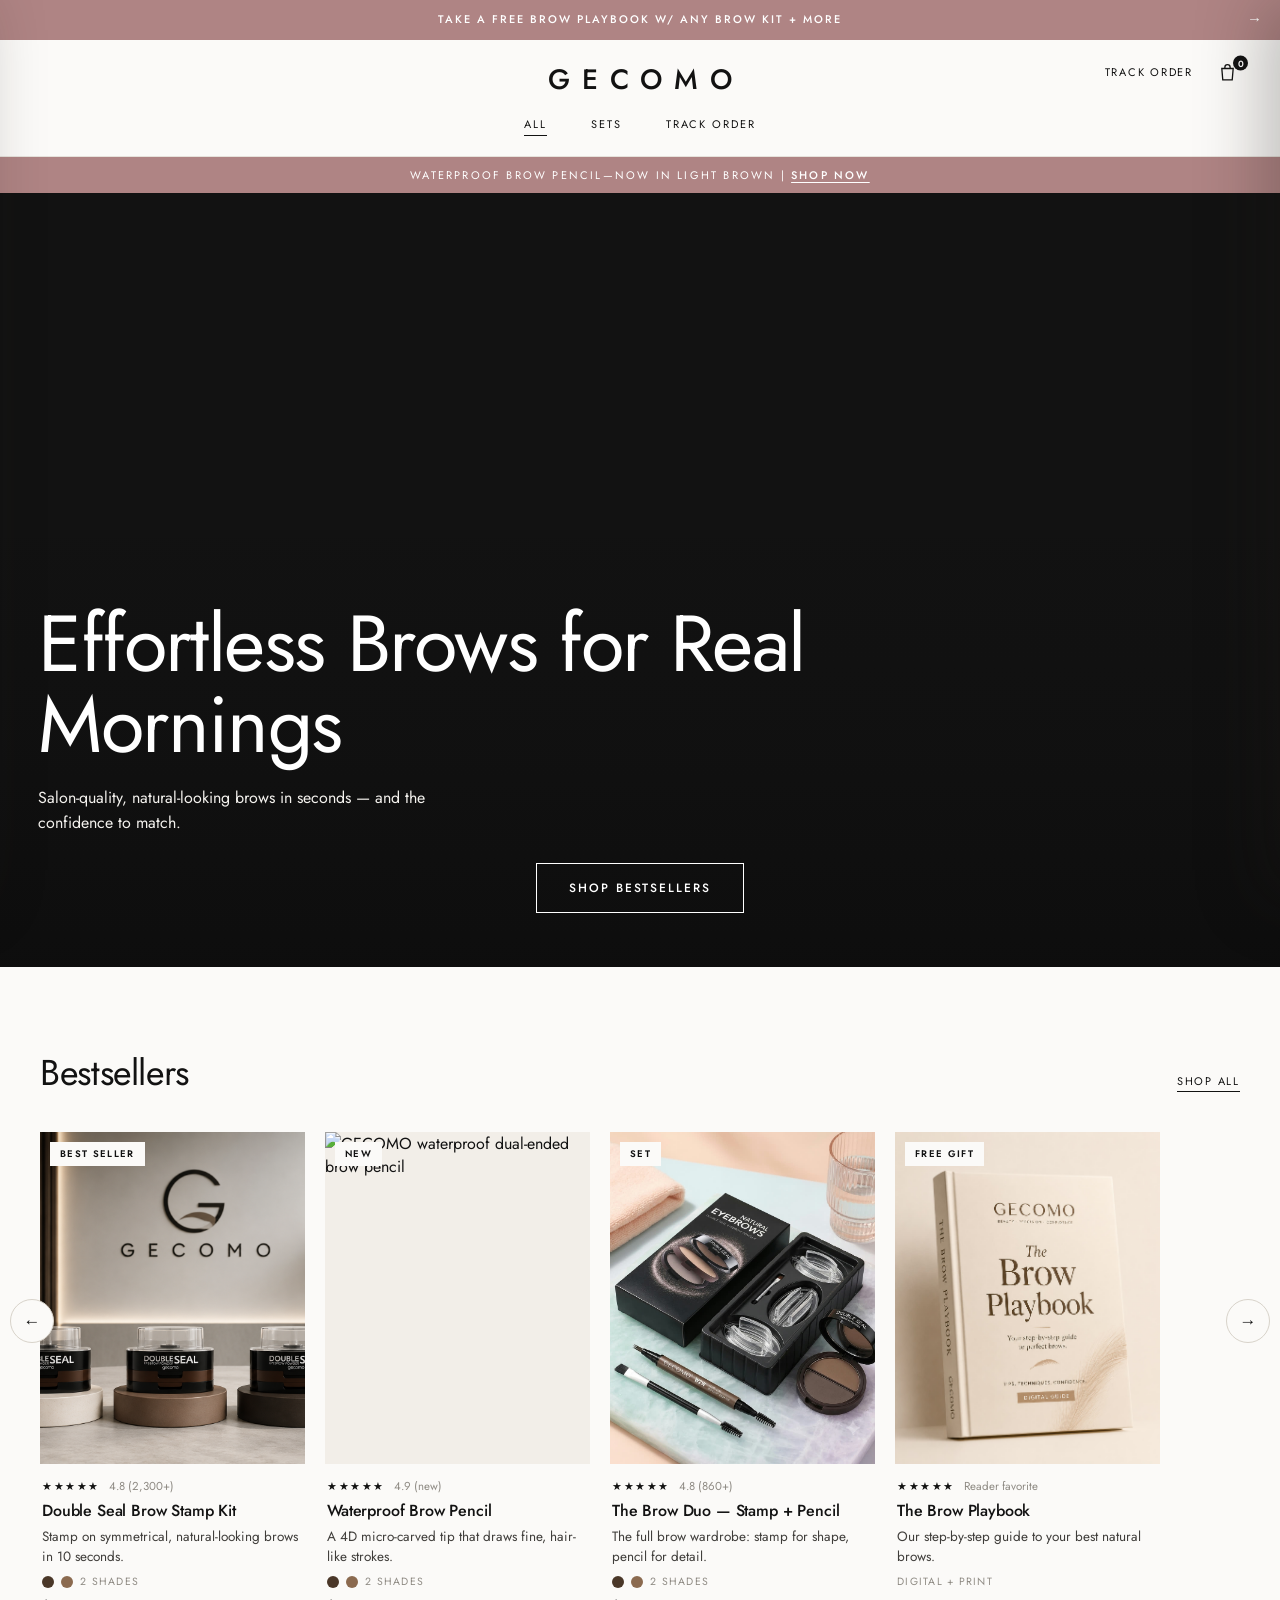
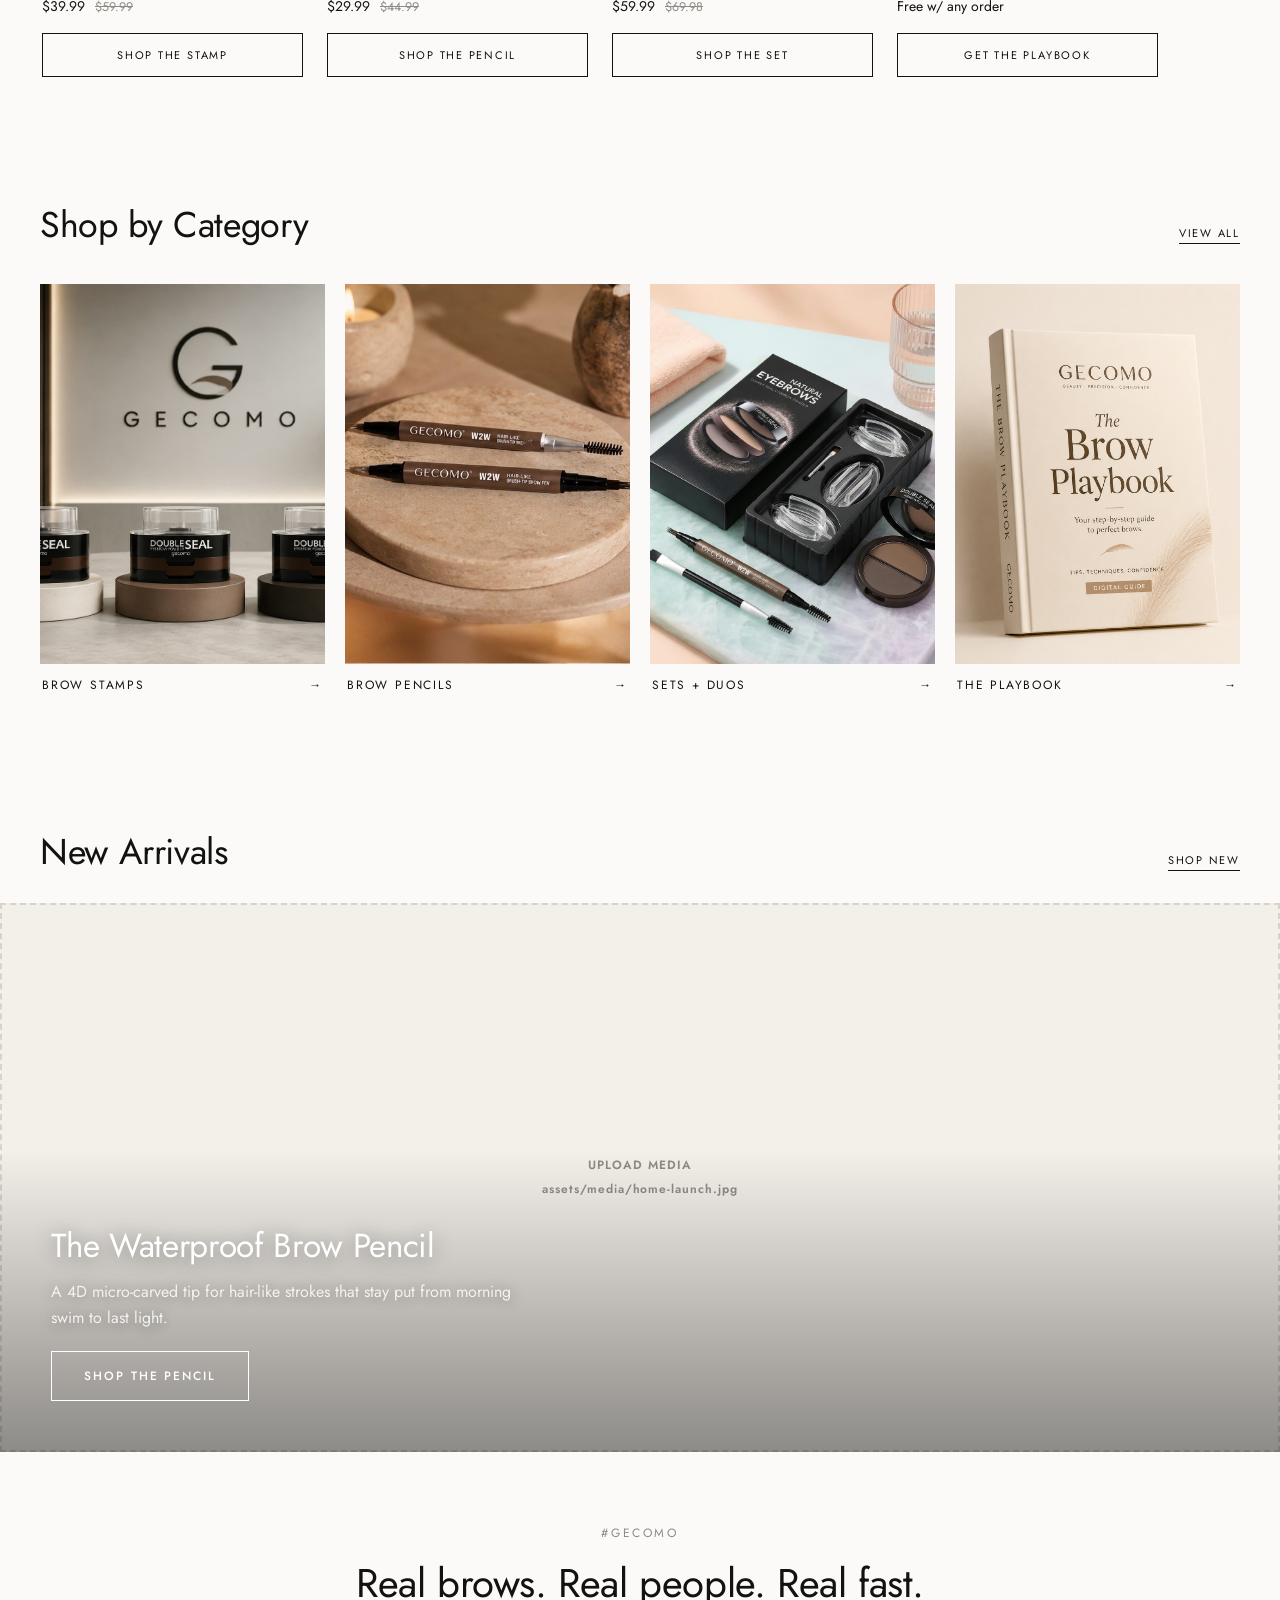
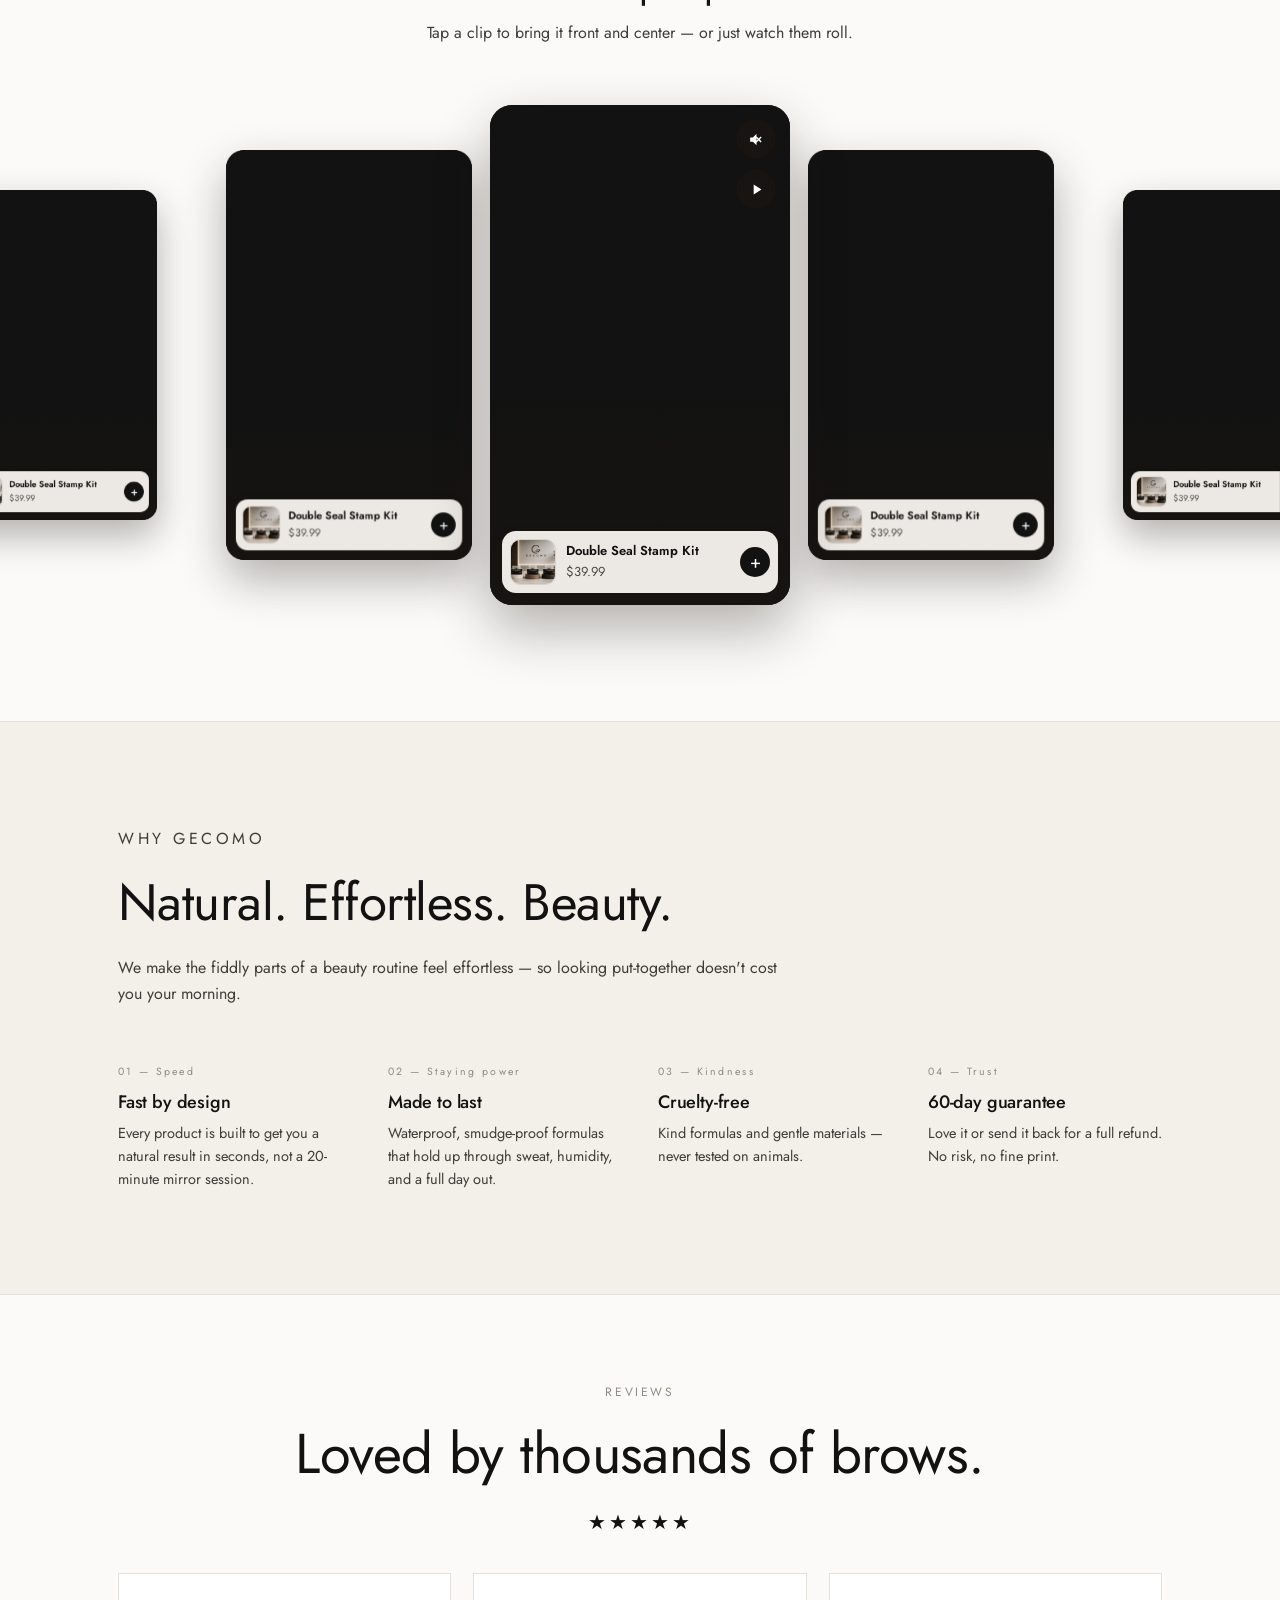
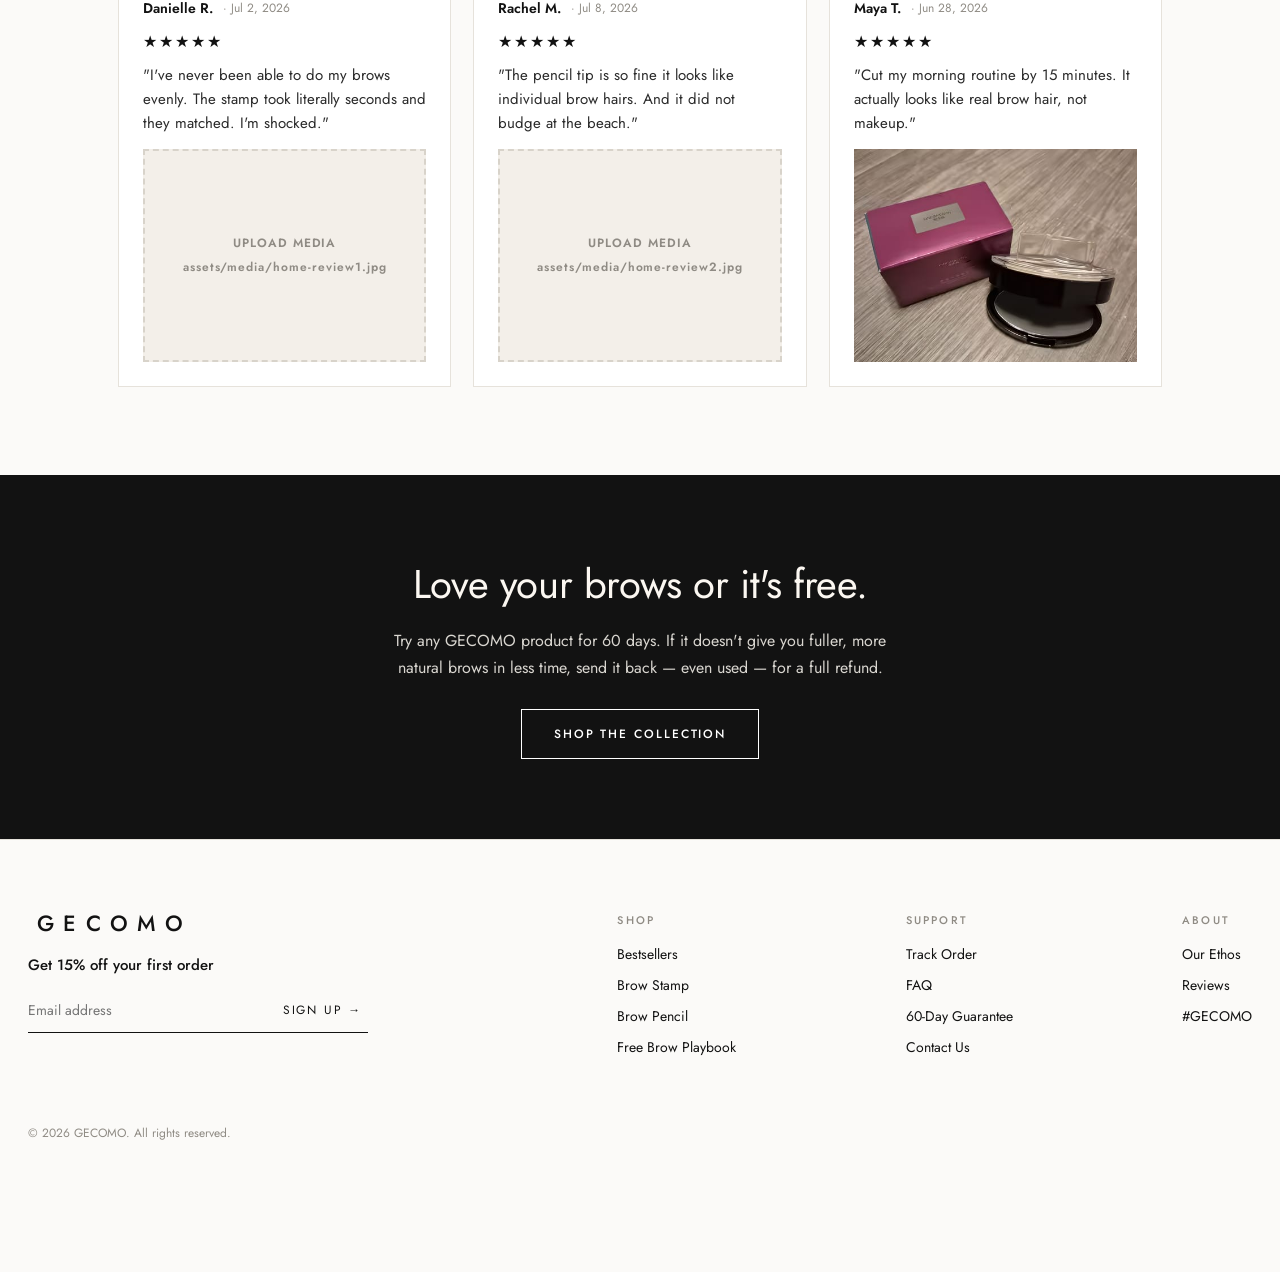
==== index.html @ 95345e9a "Fix bestseller images: product-duo→cat-sets, product-playbook→cat-playbook" ====
<!DOCTYPE html>
<html lang="en">
<head>
<meta charset="utf-8">
<meta name="viewport" content="width=device-width, initial-scale=1">
<title>GECOMO — Effortless, Natural Brows</title>
<meta name="description" content="GECOMO makes natural-looking brows effortless. Shop the Double Seal brow stamp and the waterproof dual-ended brow pencil — salon-quality brows in seconds, 60-day guarantee.">
<link rel="icon" href="data:image/svg+xml,%3Csvg xmlns='http://www.w3.org/2000/svg' viewBox='0 0 64 64'%3E%3Ccircle cx='32' cy='32' r='32' fill='%23FBFAF8'/%3E%3Ctext x='32' y='44' font-family='Helvetica,sans-serif' font-size='38' text-anchor='middle' fill='%23121212'%3EG%3C/text%3E%3C/svg%3E">
<link rel="preconnect" href="https://fonts.googleapis.com">
<link rel="preconnect" href="https://fonts.gstatic.com" crossorigin>
<link href="https://fonts.googleapis.com/css2?family=Jost:wght@300;400;500;600;700&family=Marcellus&display=swap" rel="stylesheet">
<link rel="stylesheet" href="assets/site.css?v=5">
<style>
  /* UGC video carousel (homepage only) */
  #ugc{padding:72px 0 96px;overflow:hidden;text-align:center;}
  #ugc .eyebrow{margin-bottom:12px;}
  #ugc h2{font-size:clamp(26px,3.4vw,40px);margin:0 0 8px;}
  #ugc .ugc-sub{color:var(--body);max-width:460px;margin:0 auto 40px;line-height:1.6;}
  .ugc-stage{position:relative;height:540px;max-width:1200px;margin:0 auto;}
  .ugc-card{position:absolute;top:50%;left:50%;width:300px;height:500px;border-radius:22px;overflow:hidden;background:var(--ink);box-shadow:0 24px 55px rgba(28,23,18,.32);transform:translate(-50%,-50%);transform-origin:center;transition:transform .6s cubic-bezier(.22,1,.36,1),opacity .5s ease,box-shadow .6s;cursor:pointer;will-change:transform;}
  .ugc-card video{width:100%;height:100%;object-fit:cover;display:block;background:var(--ink);}
  .ugc-card .ugc-scrim{position:absolute;inset:0;background:linear-gradient(to top,rgba(28,23,18,.55),rgba(28,23,18,0) 42%);pointer-events:none;}
  .ugc-controls{position:absolute;top:14px;right:14px;display:flex;flex-direction:column;gap:10px;opacity:0;transition:opacity .4s ease;pointer-events:none;}
  .ugc-card.active .ugc-controls{opacity:1;pointer-events:auto;}
  .ugc-btn{width:40px;height:40px;border-radius:999px;border:none;background:rgba(28,23,18,.5);backdrop-filter:blur(6px);color:#fff;display:flex;align-items:center;justify-content:center;cursor:pointer;transition:background .2s;padding:0;}
  .ugc-btn:hover{background:rgba(28,23,18,.82);}
  .ugc-btn svg{width:17px;height:17px;display:block;fill:#fff;}
  .ugc-product{position:absolute;left:12px;right:12px;bottom:12px;display:flex;align-items:center;gap:10px;background:rgba(250,246,241,.94);backdrop-filter:blur(8px);border-radius:14px;padding:8px;box-shadow:0 6px 16px rgba(28,23,18,.18);text-align:left;cursor:pointer;}
  .ugc-product img{width:46px;height:46px;border-radius:10px;object-fit:cover;flex:0 0 auto;background:#fff;border:1px solid var(--border-2);}
  .ugc-product .info{flex:1;min-width:0;}
  .ugc-product .pname{display:block;font-size:13px;font-weight:600;color:var(--ink);white-space:nowrap;overflow:hidden;text-overflow:ellipsis;line-height:1.25;}
  .ugc-product .pprice{display:block;font-size:13px;color:var(--brown-dark);margin-top:2px;}
  .ugc-product .padd{width:30px;height:30px;border-radius:999px;background:var(--ink);color:#fff;border:none;font-size:18px;line-height:1;flex:0 0 auto;cursor:pointer;transition:background .2s;display:flex;align-items:center;justify-content:center;}
  .ugc-product .padd:hover{background:var(--brown);}
  @media (max-width:640px){
    .ugc-stage{height:470px;}
    .ugc-card{width:230px;height:410px;}
  }

  /* New arrivals editorial band */
  #new{padding:44px 0 0;}
  #new .launch-media{position:relative;margin-top:26px;}
  #new .launch-media::after{content:'';position:absolute;inset:0;background:linear-gradient(to top,rgba(0,0,0,.42),transparent 55%);pointer-events:none;z-index:1;}
  #new .launch-media .media-frame{aspect-ratio:21/9;}
  #new .launch-cap{position:absolute;left:clamp(24px,4vw,64px);bottom:clamp(24px,4vw,56px);z-index:2;max-width:460px;}
  #new .launch-cap h3{color:#fff;font-size:clamp(24px,2.6vw,38px);margin:0 0 10px;text-shadow:0 2px 20px rgba(0,0,0,.4);}
  #new .launch-cap p{color:#F4F2EE;line-height:1.6;margin:0 0 20px;text-shadow:0 1px 14px rgba(0,0,0,.4);}
  @media (max-width:720px){ #new .launch-media .media-frame{aspect-ratio:4/5;} }

  /* reviews */
  #reviews{max-width:1100px;margin:0 auto;padding:88px 28px;}
  .reviews-head{text-align:center;margin-bottom:32px;}
  .stars-lg{color:var(--ink);letter-spacing:3px;font-size:20px;}
  .review-grid{display:grid;grid-template-columns:repeat(auto-fit,minmax(260px,1fr));gap:22px;margin-top:36px;}
  .review-card{background:var(--white);border:1px solid var(--border);border-radius:0;padding:24px;}
  .review-card .rhead{display:flex;align-items:center;gap:10px;margin-bottom:12px;}
  .review-card .rname{font-weight:600;font-size:14px;}
  .review-card .rdate{font-size:12px;color:var(--muted);}
  .review-card .rstars{color:var(--ink);letter-spacing:2px;margin:8px 0 10px;}
  .review-card blockquote{margin:0;font-size:15px;line-height:1.6;color:var(--ink-2);}

  /* guarantee band */
  #guarantee{background:var(--ink);color:var(--cream);text-align:center;padding:80px 28px;}
  #guarantee h2{font-size:clamp(28px,3.5vw,40px);margin-bottom:14px;color:#FBF7F1;}
  #guarantee p{max-width:520px;margin:0 auto 28px;color:#D9D6D0;line-height:1.7;}
</style>
</head>
<body>

<!-- ILIA anatomy: announcement bar -->
<div id="promoBar"><a href="stamp.html">Take a free Brow Playbook w/ any brow kit + more</a><span class="arr">&rarr;</span></div>

<!-- Masthead: hamburger / logo / bag -->
<header class="site-head">
  <div class="masthead">
    <button id="menuBtn" type="button" aria-label="Open menu"><span></span><span></span><span></span></button>
    <a href="index.html" class="logo">GECOMO</a>
    <div class="mast-icons">
      <a class="mast-link" href="track.html">Track Order</a>
      <button id="cartBtn" type="button" aria-label="Cart">
        <svg viewBox="0 0 24 24" fill="none" stroke="currentColor" stroke-width="1.5"><path d="M5.5 8h13l-1.1 13h-10.8z"/><path d="M9 8V6.5a3 3 0 0 1 6 0V8"/></svg>
        <span id="cartCount">0</span>
      </button>
    </div>
  </div>
  <nav class="navrow">
    <a href="#shop" class="active">All</a>
    <a href="#sets">Sets</a>
    <a href="track.html">Track Order</a>
  </nav>
</header>

<!-- Launch strip -->
<div id="launchBar">Waterproof Brow Pencil&mdash;now in Light Brown | <a href="pencil.html">Shop Now</a></div>

<!-- Full-bleed campaign hero -->
<header class="home-hero" id="top">
  <video autoplay muted loop playsinline poster="hero-poster.jpg">
    <source src="gecomo-campaign.mp4" type="video/mp4">
  </video>
  <div class="scrim"></div>
  <div class="inner">
    <h1 class="hero-headline">Effortless Brows for Real Mornings</h1>
    <p class="lead">Salon-quality, natural-looking brows in seconds — and the confidence to match.</p>
    <div class="hero-cta">
      <a href="#shop" class="btn btn-ghost">Shop Bestsellers</a>
    </div>
  </div>
</header>

<!-- Bestsellers rail -->
<section id="shop">
  <div class="row-head">
    <h2>Bestsellers</h2>
    <a class="all-link" href="bestsellers.html">Shop All</a>
  </div>
  <div class="rail-wrap">
    <button class="rail-btn prev" type="button" aria-label="Previous products">&larr;</button>
    <button class="rail-btn next" type="button" aria-label="Next products">&rarr;</button>
    <div class="rail" id="bsRail">

      <a class="rail-card" href="stamp.html">
        <div class="media">
          <img data-shopify-handle="eyebrow-makeup-stamp" data-shopify-index="0" src="E908F214-3FA3-4207-B490-FC76742D6EA2.png" alt="GECOMO Double Seal brow stamp kit">
          <span class="flag">Best Seller</span>
        </div>
        <div class="rc-body">
          <div class="rc-stars">★★★★★ <span>4.8 (2,300+)</span></div>
          <h3>Double Seal Brow Stamp Kit</h3>
          <p class="rc-desc">Stamp on symmetrical, natural-looking brows in 10 seconds.</p>
          <div class="rc-shades"><i style="background:#4A3728;"></i><i style="background:#8B6A4F;"></i> 2 shades</div>
          <div class="rc-price">$39.99 <del>$59.99</del></div>
          <span class="rc-cta">Shop the Stamp</span>
        </div>
      </a>

      <a class="rail-card" href="pencil.html">
        <div class="media">
          <img data-shopify-handle="waterproof-dual-ended-eyebrow-pencil" data-shopify-index="0" src="https://cdn.shopify.com/s/files/1/1010/2482/5658/files/1414F980-CA19-4D74-A6BA-4CB25DD54245.png?v=1784048173" alt="GECOMO waterproof dual-ended brow pencil">
          <span class="flag">New</span>
        </div>
        <div class="rc-body">
          <div class="rc-stars">★★★★★ <span>4.9 (new)</span></div>
          <h3>Waterproof Brow Pencil</h3>
          <p class="rc-desc">A 4D micro-carved tip that draws fine, hair-like strokes.</p>
          <div class="rc-shades"><i style="background:#4A3728;"></i><i style="background:#8B6A4F;"></i> 2 shades</div>
          <div class="rc-price">$29.99 <del>$44.99</del></div>
          <span class="rc-cta">Shop the Pencil</span>
        </div>
      </a>

      <a class="rail-card" href="stamp.html#buy">
        <div class="media media-slot" data-file="assets/media/cat-sets.jpg">
          <img src="assets/media/cat-sets.jpg" alt="GECOMO Brow Duo — stamp and pencil set" loading="lazy" onerror="this.classList.add('media-missing')">
          <span class="flag">Set</span>
        </div>
        <div class="rc-body">
          <div class="rc-stars">★★★★★ <span>4.8 (860+)</span></div>
          <h3>The Brow Duo — Stamp + Pencil</h3>
          <p class="rc-desc">The full brow wardrobe: stamp for shape, pencil for detail.</p>
          <div class="rc-shades"><i style="background:#4A3728;"></i><i style="background:#8B6A4F;"></i> 2 shades</div>
          <div class="rc-price">$59.99 <del>$69.98</del></div>
          <span class="rc-cta">Shop the Set</span>
        </div>
      </a>

      <a class="rail-card" href="stamp.html#guide">
        <div class="media media-slot" data-file="assets/media/cat-playbook.jpg">
          <img src="assets/media/cat-playbook.jpg" alt="The GECOMO Brow Playbook" loading="lazy" onerror="this.classList.add('media-missing')">
          <span class="flag">Free Gift</span>
        </div>
        <div class="rc-body">
          <div class="rc-stars">★★★★★ <span>Reader favorite</span></div>
          <h3>The Brow Playbook</h3>
          <p class="rc-desc">Our step-by-step guide to your best natural brows.</p>
          <div class="rc-shades">Digital + print</div>
          <div class="rc-price">Free w/ any order</div>
          <span class="rc-cta">Get the Playbook</span>
        </div>
      </a>

    </div>
  </div>
</section>

<!-- Shop by Category -->
<section id="categories">
  <div class="row-head">
    <h2>Shop by Category</h2>
    <a class="all-link" href="bestsellers.html">View All</a>
  </div>
  <div class="cat-grid2">
    <a class="cat-card" href="stamp.html">
      <div class="media media-slot" data-file="assets/media/cat-stamps.jpg">
        <img src="assets/media/cat-stamps.jpg" alt="Brow Stamps" loading="lazy" onerror="this.classList.add('media-missing')">
      </div>
      <div class="cat-label"><span>Brow Stamps</span><span>&rarr;</span></div>
    </a>
    <a class="cat-card" href="pencil.html">
      <div class="media media-slot" data-file="assets/media/cat-pencils.jpg">
        <img src="assets/media/cat-pencils.jpg" alt="Brow Pencils" loading="lazy" onerror="this.classList.add('media-missing')">
      </div>
      <div class="cat-label"><span>Brow Pencils</span><span>&rarr;</span></div>
    </a>
    <a class="cat-card" id="sets" href="stamp.html#buy">
      <div class="media media-slot" data-file="assets/media/cat-sets.jpg">
        <img src="assets/media/cat-sets.jpg" alt="Sets and duos" loading="lazy" onerror="this.classList.add('media-missing')">
      </div>
      <div class="cat-label"><span>Sets + Duos</span><span>&rarr;</span></div>
    </a>
    <a class="cat-card" href="stamp.html#guide">
      <div class="media media-slot" data-file="assets/media/cat-playbook.jpg">
        <img src="assets/media/cat-playbook.jpg" alt="The Brow Playbook" loading="lazy" onerror="this.classList.add('media-missing')">
      </div>
      <div class="cat-label"><span>The Playbook</span><span>&rarr;</span></div>
    </a>
  </div>
</section>

<!-- New arrivals editorial band -->
<section id="new">
  <div class="row-head">
    <h2>New Arrivals</h2>
    <a class="all-link" href="pencil.html">Shop New</a>
  </div>
  <div class="launch-media">
    <div class="media-frame media-slot" data-file="assets/media/home-launch.jpg" style="position:relative;overflow:hidden;">
      <img src="assets/media/home-launch.jpg" alt="GECOMO Waterproof Brow Pencil launch" loading="lazy" onerror="this.classList.add('media-missing')">
    </div>
    <div class="launch-cap">
      <h3>The Waterproof Brow Pencil</h3>
      <p>A 4D micro-carved tip for hair-like strokes that stay put from morning swim to last light.</p>
      <a href="pencil.html" class="btn btn-ghost">Shop the Pencil</a>
    </div>
  </div>
</section>

<!-- Shoppable UGC videos -->
<section id="ugc">
  <p class="eyebrow">#GECOMO</p>
  <h2>Real brows. Real people. Real fast.</h2>
  <p class="ugc-sub">Tap a clip to bring it front and center — or just watch them roll.</p>
  <div class="ugc-stage" id="ugcStage"></div>
</section>

<!-- Values band -->
<section id="values">
  <div class="wrap">
    <div class="values-head">
      <p class="eyebrow">Why GECOMO</p>
      <h2>Natural. Effortless. Beauty.</h2>
      <p>We make the fiddly parts of a beauty routine feel effortless — so looking put-together doesn't cost you your morning.</p>
    </div>
    <div class="values-grid">
      <div class="value-item">
        <span class="n">01 — Speed</span>
        <h3>Fast by design</h3>
        <p>Every product is built to get you a natural result in seconds, not a 20-minute mirror session.</p>
      </div>
      <div class="value-item">
        <span class="n">02 — Staying power</span>
        <h3>Made to last</h3>
        <p>Waterproof, smudge-proof formulas that hold up through sweat, humidity, and a full day out.</p>
      </div>
      <div class="value-item">
        <span class="n">03 — Kindness</span>
        <h3>Cruelty-free</h3>
        <p>Kind formulas and gentle materials — never tested on animals.</p>
      </div>
      <div class="value-item">
        <span class="n">04 — Trust</span>
        <h3>60-day guarantee</h3>
        <p>Love it or send it back for a full refund. No risk, no fine print.</p>
      </div>
    </div>
  </div>
</section>

<!-- Reviews -->
<section id="reviews">
  <div class="reviews-head">
    <p class="eyebrow">Reviews</p>
    <h2 style="font-size:clamp(34px,4.4vw,56px);">Loved by thousands of brows.</h2>
    <div class="stars-lg" style="margin-top:14px;">★★★★★</div>
  </div>
  <div class="review-grid">
    <figure class="review-card" style="margin:0;">
      <div class="rhead"><span class="rname">Danielle R.</span><span class="rdate">· Jul 2, 2026</span></div>
      <div class="rstars">★★★★★</div>
      <blockquote>"I've never been able to do my brows evenly. The stamp took literally seconds and they matched. I'm shocked."</blockquote>
      <div class="media-slot rphoto" data-file="assets/media/home-review1.jpg">
        <img src="assets/media/home-review1.jpg" alt="Customer photo — Danielle R." loading="lazy" onerror="this.classList.add('media-missing')">
      </div>
    </figure>
    <figure class="review-card" style="margin:0;">
      <div class="rhead"><span class="rname">Rachel M.</span><span class="rdate">· Jul 8, 2026</span></div>
      <div class="rstars">★★★★★</div>
      <blockquote>"The pencil tip is so fine it looks like individual brow hairs. And it did not budge at the beach."</blockquote>
      <div class="media-slot rphoto" data-file="assets/media/home-review2.jpg">
        <img src="assets/media/home-review2.jpg" alt="Customer photo — Rachel M." loading="lazy" onerror="this.classList.add('media-missing')">
      </div>
    </figure>
    <figure class="review-card" style="margin:0;">
      <div class="rhead"><span class="rname">Maya T.</span><span class="rdate">· Jun 28, 2026</span></div>
      <div class="rstars">★★★★★</div>
      <blockquote>"Cut my morning routine by 15 minutes. It actually looks like real brow hair, not makeup."</blockquote>
      <div class="media-slot rphoto" data-file="assets/media/home-review3.jpg">
        <img src="assets/media/home-review3.jpg" alt="Customer photo — Maya T." loading="lazy" onerror="this.classList.add('media-missing')">
      </div>
    </figure>
  </div>
</section>

<!-- Guarantee -->
<section id="guarantee">
  <h2>Love your brows or it's free.</h2>
  <p>Try any GECOMO product for 60 days. If it doesn't give you fuller, more natural brows in less time, send it back — even used — for a full refund.</p>
  <a href="#shop" class="btn btn-ghost">Shop the Collection</a>
</section>

<footer>
  <div class="foot-grid">
    <div class="foot-news">
      <a href="index.html" class="logo">GECOMO</a>
      <h4>Get 15% off your first order</h4>
      <form class="news-form" onsubmit="event.preventDefault();this.querySelector('button').textContent='Done ✓';">
        <input type="email" placeholder="Email address" required>
        <button type="submit">Sign up →</button>
      </form>
    </div>
    <div class="foot-col">
      <h5>Shop</h5>
      <a href="bestsellers.html">Bestsellers</a>
      <a href="stamp.html">Brow Stamp</a>
      <a href="pencil.html">Brow Pencil</a>
      <a href="stamp.html#guide">Free Brow Playbook</a>
    </div>
    <div class="foot-col">
      <h5>Support</h5>
      <a href="track.html">Track Order</a>
      <a href="stamp.html#faq">FAQ</a>
      <a href="index.html#guarantee">60-Day Guarantee</a>
      <a href="/cdn-cgi/l/email-protection#f29a979e9e9db29597919d9f9ddc919d9f">Contact Us</a>
    </div>
    <div class="foot-col">
      <h5>About</h5>
      <a href="index.html#values">Our Ethos</a>
      <a href="index.html#reviews">Reviews</a>
      <a href="index.html#ugc">#GECOMO</a>
    </div>
  </div>
  <p class="copyright">© 2026 GECOMO. All rights reserved.</p>
</footer>

<script data-cfasync="false" src="/cdn-cgi/scripts/5c5dd728/cloudflare-static/email-decode.min.js"></script><script src="assets/shopify.js?v=3"></script>
<script src="assets/cart.js?v=6"></script>
<script>
// Bestsellers rail arrows
(function(){
  var rail = document.getElementById('bsRail');
  if (!rail) return;
  var step = function(){ var card = rail.querySelector('.rail-card'); return card ? card.offsetWidth + 20 : 320; };
  document.querySelectorAll('#shop .rail-btn.prev').forEach(function(b){
    b.addEventListener('click', function(){ rail.scrollBy({ left: -step(), behavior: 'smooth' }); });
  });
  document.querySelectorAll('#shop .rail-btn.next').forEach(function(b){
    b.addEventListener('click', function(){ rail.scrollBy({ left: step(), behavior: 'smooth' }); });
  });
})();
</script>

<script>
/* ---- UGC video carousel (center-focus shuffle, Shopify product windows) ---- */
(function(){
  "use strict";
  var DOMAIN = 'ehh05e-7q.myshopify.com';
  var TOKEN  = '40d6d0459487c81052405c45b704f6fc';

  // UGC clips alternating between stamp and pencil products.
  // Drop new .mp4 files in assets/media/ and add them below.
  var ITEMS = [
    { video: 'assets/media/ugc2.mp4',                handle: 'waterproof-dual-ended-eyebrow-pencil' },
    { video: 'assets/media/ugc1.mp4',                handle: 'eyebrow-makeup-stamp' },
    { video: 'assets/media/ugc3.mp4',                handle: 'waterproof-dual-ended-eyebrow-pencil' },
    { video: 'assets/media/ugc4.mp4',                handle: 'eyebrow-makeup-stamp' },
    { video: 'assets/media/ugc2.mp4',                handle: 'waterproof-dual-ended-eyebrow-pencil' }
  ];

  // Product lookup for quick add-to-cart (by handle)
  var PRODUCTS = {
    'eyebrow-makeup-stamp': {
      title: 'Eyebrow Makeup Stamp',
      image: 'https://cdn.shopify.com/s/files/1/1010/2482/5658/files/8f50a6be-0b47-43d4-808f-1f85749d0d1c.jpg?v=1783729321',
      price: 39.99,
      variantId: 'gid://shopify/ProductVariant/53718556148026'
    },
    'waterproof-dual-ended-eyebrow-pencil': {
      title: 'Dual Eyebrow Pencil',
      image: 'https://cdn.shopify.com/s/files/1/1010/2482/5658/files/1414F980-CA19-4D74-A6BA-4CB25DD54245.png?v=1784048173',
      price: 29.99,
      variantId: 'gid://shopify/ProductVariant/53733408473402'
    }
  };

  var FALLBACK = {
    img: 'E908F214-3FA3-4207-B490-FC76742D6EA2.png',
    title: 'Double Seal Stamp Kit',
    price: '$39.99',
    url: '#buy'
  };

  var ICON = {
    play:  '<svg viewBox="0 0 24 24"><path d="M8 5v14l11-7z"/></svg>',
    pause: '<svg viewBox="0 0 24 24"><path d="M6 5h4v14H6zM14 5h4v14h-4z"/></svg>',
    muted: '<svg viewBox="0 0 24 24"><path d="M3 9v6h4l5 5V4L7 9H3zm13.5 3l2.7-2.7-1.4-1.4L15 10.6l-2.8-2.7-1.4 1.4L13.6 12l-2.8 2.7 1.4 1.4L15 13.4l2.8 2.7 1.4-1.4z"/></svg>',
    unmuted: '<svg viewBox="0 0 24 24"><path d="M3 9v6h4l5 5V4L7 9H3zm13 3a4 4 0 00-2-3.5v7A4 4 0 0016 12zm-2-7.7v2.1a6 6 0 010 11.2v2.1A8 8 0 0014 4.3z"/></svg>'
  };

  var stage = document.getElementById('ugcStage');
  if (!stage) return;

  var n = ITEMS.length;
  var active = Math.floor(n / 2);
  var timer = null;
  var cache = {};
  var cards = [];

  function fmtPrice(a){ return '$' + parseFloat(a).toFixed(2); }

  function fetchProduct(handle){
    if (cache[handle]) return Promise.resolve(cache[handle]);
    var q = '{ product(handle: "' + handle + '") { handle title featuredImage { url } variants(first: 1) { edges { node { price { amount } } } } } }';
    return fetch('https://' + DOMAIN + '/api/2024-07/graphql.json', {
      method: 'POST',
      headers: { 'Content-Type': 'application/json', 'X-Shopify-Storefront-Access-Token': TOKEN },
      body: JSON.stringify({ query: q })
    }).then(function(r){ return r.json(); }).then(function(j){
      var p = j && j.data && j.data.product;
      var edge = p && p.variants && p.variants.edges && p.variants.edges[0];
      var info = p ? {
        img: (p.featuredImage && p.featuredImage.url) || FALLBACK.img,
        title: p.title || FALLBACK.title,
        price: edge ? fmtPrice(edge.node.price.amount) : FALLBACK.price,
        url: '/products/' + p.handle
      } : FALLBACK;
      cache[handle] = info;
      return info;
    }).catch(function(){ return FALLBACK; });
  }

  // Build cards
  ITEMS.forEach(function(it, i){
    var card = document.createElement('div');
    card.className = 'ugc-card';

    var video = document.createElement('video');
    video.src = it.video;
    video.muted = true; video.loop = true; video.playsInline = true;
    video.setAttribute('playsinline', ''); video.setAttribute('muted', '');
    video.autoplay = true;
    card.appendChild(video);

    var scrim = document.createElement('div');
    scrim.className = 'ugc-scrim';
    card.appendChild(scrim);

    // controls (only visible on active)
    var controls = document.createElement('div');
    controls.className = 'ugc-controls';
    var muteBtn = document.createElement('button');
    muteBtn.className = 'ugc-btn'; muteBtn.type = 'button';
    muteBtn.innerHTML = ICON.muted;
    var playBtn = document.createElement('button');
    playBtn.className = 'ugc-btn'; playBtn.type = 'button';
    playBtn.innerHTML = ICON.pause;
    controls.appendChild(muteBtn);
    controls.appendChild(playBtn);
    card.appendChild(controls);

    // product window (div, not a link — the + button adds to cart)
    var prod = document.createElement('div');
    prod.className = 'ugc-product';
    prod.innerHTML =
      '<img alt="" src="' + FALLBACK.img + '">' +
      '<span class="info"><span class="pname">' + FALLBACK.title + '</span>' +
      '<span class="pprice">' + FALLBACK.price + '</span></span>' +
      '<span class="padd" aria-label="Add to cart">+</span>';
    card.appendChild(prod);

    stage.appendChild(card);

    var rec = { el: card, video: video, muteBtn: muteBtn, playBtn: playBtn, prod: prod, handle: it.handle };
    cards.push(rec);

    // fill product info from Shopify
    fetchProduct(it.handle).then(function(info){
      prod.querySelector('img').src = info.img;
      prod.querySelector('.pname').textContent = info.title;
      prod.querySelector('.pprice').textContent = info.price;
    });

    // + button adds to collapsible cart
    prod.querySelector('.padd').addEventListener('click', function(e){
      e.stopPropagation();
      var p = PRODUCTS[rec.handle];
      if (!p) return;
      if (typeof GecomoCart !== 'undefined') {
        GecomoCart.add({
          title: p.title,
          image: p.image,
          meta: p.price < 35 ? 'Single' : 'Kit',
          price: p.price,
          lines: [{ variantId: p.variantId, qty: 1 }]
        });
      }
    });

    // clicking the product info opens the product page in a new tab
    prod.addEventListener('click', function(e){
      if (e.target.closest('.padd')) return;
      var p = PRODUCTS[rec.handle];
      if (p) window.open('/products/' + rec.handle, '_blank');
    });

    // interactions
    card.addEventListener('click', function(e){
      if (e.target.closest('.ugc-controls') || e.target.closest('.ugc-product')) return;
      if (i !== active){ active = i; refresh(); restart(); }
    });
    muteBtn.addEventListener('click', function(e){
      e.stopPropagation();
      var v = cards[active].video;
      v.muted = !v.muted;
      muteBtn.innerHTML = v.muted ? ICON.muted : ICON.unmuted;
    });
    playBtn.addEventListener('click', function(e){
      e.stopPropagation();
      var v = cards[active].video;
      if (v.paused){ v.play(); playBtn.innerHTML = ICON.pause; start(); }
      else { v.pause(); playBtn.innerHTML = ICON.play; stop(); }
    });
  });

  function layout(){
    var w = cards[0].el.offsetWidth || 300;
    var spacing = w * 0.97;
    cards.forEach(function(c, i){
      var o = i - active;
      if (o >  n / 2) o -= n;
      if (o < -n / 2) o += n;
      var lvl = Math.abs(o);
      var scale = lvl === 0 ? 1 : lvl === 1 ? 0.82 : 0.66;
      c.el.style.transform = 'translate(-50%,-50%) translateX(' + (o * spacing) + 'px) scale(' + scale + ')';
      c.el.style.opacity = lvl > 2 ? '0' : '1';
      c.el.style.zIndex = String(20 - lvl);
      c.el.style.pointerEvents = lvl > 2 ? 'none' : 'auto';
      c.el.classList.toggle('active', lvl === 0);
    });
  }

  function refresh(){
    layout();
    cards.forEach(function(c, i){
      if (i === active){
        c.playBtn.innerHTML = c.video.paused ? ICON.play : ICON.pause;
        c.muteBtn.innerHTML = c.video.muted ? ICON.muted : ICON.unmuted;
        var pr = c.video.play(); if (pr && pr.catch) pr.catch(function(){});
      } else {
        c.video.muted = true; // only the focused clip may carry sound
      }
    });
  }

  function next(){ active = (active + 1) % n; refresh(); }
  function start(){ stop(); timer = setInterval(next, 5000); }
  function stop(){ if (timer){ clearInterval(timer); timer = null; } }
  function restart(){ start(); }

  window.addEventListener('resize', layout, { passive: true });

  refresh();
  start();
})();
</script>
</body>
</html>
---- assets/site.css ----
/* ==========================================================================
   GECOMO — shared design system
   Extracted from the original single-page site so every page (shop homepage,
   product pages, order tracking) shares one identical aesthetic.
   ========================================================================== */

:root{
  --cream:#FBFAF8; --cream-2:#F3EFE9; --ink:#121212; --ink-2:#2A2A2A;
  --brown:#6F6B65; --brown-dark:#4C4944; --brown-light:#9C978F;
  --border:#E6E2DB; --border-2:#D8D3CA; --muted:#8F8B84; --body:#3F3D3A;
  --gold:#121212; --gold-dark:#2E2E2E; --white:#FFFFFF; --rose:#AF8484;
}
*{box-sizing:border-box;}
html{scroll-behavior:smooth;}
body{margin:0;background:var(--cream);color:var(--ink);font-family:'Jost','Helvetica Neue',sans-serif;-webkit-font-smoothing:antialiased;}
h1,h2,h3{font-family:'Jost','Helvetica Neue',sans-serif;font-weight:400;margin:0;letter-spacing:-.01em;}
p{margin:0;}
a{color:var(--ink);text-decoration:none;}
img,video{max-width:100%;display:block;}
button{font-family:inherit;cursor:pointer;}

.eyebrow{font-size:12px;letter-spacing:.22em;text-transform:uppercase;color:var(--muted);margin:0 0 12px;}
.wrap{max-width:1100px;margin:0 auto;padding:0 28px;}
.wrap-narrow{max-width:760px;margin:0 auto;padding:0 28px;}
@media (min-width:1440px){
  .wrap{max-width:1280px;padding:0 40px;}
  .wrap-narrow{max-width:860px;padding:0 40px;}
}
@media (min-width:1920px){
  .wrap{max-width:1480px;}
  .wrap-narrow{max-width:920px;}
}

.btn{display:inline-block;border:1px solid var(--ink);border-radius:0;padding:15px 32px;font-size:12px;font-weight:500;letter-spacing:.16em;text-transform:uppercase;cursor:pointer;transition:background .2s,color .2s;}
.btn:active{transform:none;}
.btn-gold{background:var(--ink);color:var(--white);}
.btn-gold:hover{background:var(--gold-dark);}
.btn-dark{background:var(--ink);color:var(--cream);border-color:var(--ink);}
.btn-dark:hover{background:var(--gold-dark);}
.btn-outline{background:transparent;border:1px solid var(--ink);color:var(--ink);}
.btn-outline:hover{background:var(--ink);color:var(--white);}

.card{background:var(--white);border:1px solid var(--border);border-radius:0;}

/* --- Media placeholder slots ---------------------------------------------
   Each slot points at a real file under assets/media/. Until that file is
   uploaded to the repo, the slot shows a dashed frame with the exact
   filename to upload; once the file exists it renders normally. */
.media-slot{position:relative;background:var(--cream-2);overflow:hidden;}
.media-slot::before{content:'UPLOAD MEDIA\a' attr(data-file);white-space:pre;position:absolute;inset:0;display:flex;align-items:center;justify-content:center;text-align:center;font-size:12px;font-weight:600;letter-spacing:.08em;line-height:2;color:var(--muted);border:2px dashed var(--border-2);border-radius:inherit;padding:16px;}
.media-slot>img,.media-slot>video{position:relative;z-index:1;width:100%;height:100%;object-fit:cover;}
.media-slot>.media-missing{display:none;}
details summary{list-style:none;cursor:pointer;}
details summary::-webkit-details-marker{display:none;}
.chev{transition:transform .2s;}
details[open] .chev{transform:rotate(180deg);}
@keyframes marquee{from{transform:translateX(0);}to{transform:translateX(-50%);}}

/* --- Header (ILIA anatomy): announcement bar w/ arrow -> masthead (menu / logo / bag)
       -> scrollable quick-nav row -> rose launch strip --- */
#promoBar{display:block;background:var(--rose);color:#fff;text-align:center;padding:12px 48px;font-size:11px;font-weight:500;letter-spacing:.18em;text-transform:uppercase;position:relative;line-height:1.45;}
#promoBar,#promoBar a{color:#fff;}
#promoBar .arr{position:absolute;right:18px;top:50%;transform:translateY(-50%);font-size:15px;letter-spacing:0;}
.site-head{position:sticky;top:0;z-index:60;background:var(--cream);border-bottom:1px solid var(--border);}
.masthead{position:relative;display:flex;align-items:center;justify-content:center;padding:20px 20px 8px;}
.logo{font-size:26px;letter-spacing:.42em;text-indent:.42em;font-weight:500;color:var(--ink);line-height:1;}
#menuBtn{position:absolute;left:16px;top:50%;transform:translateY(-50%);display:flex;flex-direction:column;gap:5px;background:none;border:none;padding:8px 6px;cursor:pointer;}
#menuBtn span{display:block;width:20px;height:1.5px;background:var(--ink);}
.mast-icons{position:absolute;right:18px;top:50%;transform:translateY(-50%);display:flex;align-items:center;gap:22px;}
.mast-icons .mast-link{display:none;font-size:11px;letter-spacing:.16em;text-transform:uppercase;color:var(--ink);}
.mast-icons .mast-link:hover{color:var(--brown);}
#cartBtn{position:relative;background:none;border:none;padding:2px;color:var(--ink);display:flex;cursor:pointer;}
#cartBtn svg{width:21px;height:21px;display:block;}
#cartBtn #cartCount{position:absolute;top:-4px;right:-8px;min-width:15px;height:15px;border-radius:999px;background:var(--ink);color:#fff;font-size:9px;font-weight:600;line-height:15px;text-align:center;padding:0 3px;}
.navrow{display:flex;gap:32px;padding:10px 20px 16px;overflow-x:auto;white-space:nowrap;scrollbar-width:none;-webkit-overflow-scrolling:touch;}
.navrow::-webkit-scrollbar{display:none;}
.navrow a{font-size:11px;letter-spacing:.18em;text-transform:uppercase;color:var(--ink);padding-bottom:3px;border-bottom:1px solid transparent;flex:0 0 auto;}
.navrow a:first-child{margin-left:auto;}
.navrow a:last-child{margin-right:auto;}
.navrow a:hover{color:var(--brown);}
.navrow a.active{border-bottom-color:var(--ink);}
#launchBar{background:var(--rose);color:#fff;text-align:center;padding:10px 18px;font-size:11px;letter-spacing:.2em;text-transform:uppercase;line-height:1.5;}
#launchBar a{color:#fff;text-decoration:underline;text-underline-offset:3px;font-weight:500;}
@media (min-width:900px){
  .masthead{padding:26px 40px 10px;}
  .logo{font-size:28px;}
  #menuBtn{display:none;}
  .navrow{gap:44px;padding:12px 40px 20px;}
  .mast-icons{right:40px;}
  .mast-icons .mast-link{display:inline;}
}
@media (max-width:899px){
  .logo{font-size:22px;}
}

/* --- Mobile menu drawer (hamburger) --- */
#menuDrawer{position:fixed;top:0;left:0;bottom:0;z-index:100;width:min(400px,90vw);background:var(--cream);box-shadow:20px 0 60px rgba(28,23,18,.25);transform:translateX(-110%);transition:transform .25s ease;display:flex;flex-direction:column;overflow-y:auto;}
#menuDrawer.show{transform:translateX(0);}
.menu-head{display:flex;align-items:center;justify-content:space-between;padding:20px 24px;border-bottom:1px solid var(--border);}
.menu-head .logo{font-size:20px;}
#closeMenu{background:none;border:none;font-size:26px;line-height:1;color:var(--ink);cursor:pointer;padding:0;}
.menu-links{padding:8px 24px 14px;display:flex;flex-direction:column;}
.menu-links a{font-size:19px;padding:15px 0;border-bottom:1px solid var(--border);color:var(--ink);}
.menu-sub{padding:20px 24px 44px;display:flex;flex-direction:column;gap:14px;}
.menu-sub a{font-size:11px;letter-spacing:.18em;text-transform:uppercase;color:var(--brown-dark);}

/* --- ILIA-style section heading row: heading left, "shop all" link right --- */
.row-head{display:flex;align-items:baseline;justify-content:space-between;gap:24px;max-width:1400px;margin:0 auto;padding:0 20px;}
.row-head h2{font-size:clamp(24px,2.8vw,38px);font-weight:400;}
.row-head .all-link{font-size:11px;letter-spacing:.16em;text-transform:uppercase;color:var(--ink);border-bottom:1px solid var(--ink);padding-bottom:2px;white-space:nowrap;}
.row-head .all-link:hover{color:var(--brown);border-color:var(--brown);}
@media (min-width:900px){ .row-head{padding:0 40px;} }

/* --- Bestsellers product rail (horizontal snap carousel) --- */
#shop{padding:60px 0 48px;}
.rail-wrap{position:relative;max-width:1400px;margin:0 auto;}
.rail{display:flex;gap:14px;overflow-x:auto;scroll-snap-type:x mandatory;padding:26px 20px 10px;scrollbar-width:none;-webkit-overflow-scrolling:touch;}
.rail::-webkit-scrollbar{display:none;}
.rail-card{flex:0 0 74vw;max-width:300px;scroll-snap-align:start;display:flex;flex-direction:column;}
.rail-card .media{position:relative;aspect-ratio:4/5;background:#F2EEE8;overflow:hidden;}
.rail-card .media img{width:100%;height:100%;object-fit:cover;transition:transform .5s ease;}
.rail-card:hover .media img{transform:scale(1.03);}
.rail-card .flag{position:absolute;top:10px;left:10px;z-index:2;background:var(--cream);color:var(--ink);font-size:9.5px;font-weight:600;letter-spacing:.14em;text-transform:uppercase;padding:5px 10px;}
.rail-card .rc-body{padding:14px 2px 0;display:flex;flex-direction:column;gap:5px;flex:1;}
.rail-card .rc-stars{font-size:11px;letter-spacing:1.5px;color:var(--ink);}
.rail-card .rc-stars span{color:var(--muted);letter-spacing:normal;margin-left:5px;font-size:11.5px;}
.rail-card h3{font-size:16px;font-weight:500;}
.rail-card .rc-desc{font-size:13.5px;color:var(--body);line-height:1.5;flex:1;}
.rail-card .rc-shades{font-size:10.5px;letter-spacing:.12em;text-transform:uppercase;color:var(--muted);display:flex;align-items:center;gap:7px;margin-top:2px;}
.rail-card .rc-shades i{width:12px;height:12px;border-radius:999px;display:inline-block;}
.rail-card .rc-price{font-size:14px;margin-top:2px;}
.rail-card .rc-price del{color:var(--muted);font-size:12.5px;margin-left:6px;}
.rail-card .rc-cta{margin-top:12px;display:block;text-align:center;border:1px solid var(--ink);color:var(--ink);padding:13px;font-size:11px;letter-spacing:.16em;text-transform:uppercase;transition:background .2s,color .2s;}
.rail-card .rc-cta:hover{background:var(--ink);color:#fff;}
.rail-btn{position:absolute;top:34%;width:44px;height:44px;border-radius:999px;background:var(--cream);border:1px solid var(--border-2);display:none;align-items:center;justify-content:center;z-index:5;cursor:pointer;font-size:17px;color:var(--ink);}
.rail-btn:hover{background:var(--ink);color:#fff;}
.rail-btn.prev{left:10px;}
.rail-btn.next{right:10px;}
@media (min-width:900px){
  #shop{padding:80px 0 56px;}
  .rail{gap:20px;padding:34px 40px 10px;}
  .rail-card{flex-basis:calc((100% - 140px)/4);max-width:none;}
  .rail-btn{display:flex;}
}

/* --- Shop by Category tile grid --- */
#categories{padding:44px 0 64px;}
.cat-grid2{display:grid;grid-template-columns:repeat(2,1fr);gap:22px 10px;max-width:1400px;margin:0 auto;padding:26px 20px 0;}
.cat-card{display:block;}
.cat-card .media{aspect-ratio:3/4;overflow:hidden;background:#F2EEE8;}
.cat-card .media img{width:100%;height:100%;object-fit:cover;transition:transform .5s ease;}
.cat-card:hover .media img{transform:scale(1.04);}
.cat-card .cat-label{display:flex;justify-content:space-between;align-items:center;padding:12px 2px 0;font-size:12px;letter-spacing:.15em;text-transform:uppercase;color:var(--ink);}
@media (min-width:900px){
  #categories{padding:56px 0 88px;}
  .cat-grid2{grid-template-columns:repeat(4,1fr);gap:20px;padding:34px 40px 0;}
}

/* --- Find My Shade split band --- */
#shade{padding:56px 0 64px;}
.shade-band{display:grid;grid-template-columns:1fr;max-width:1400px;margin:0 auto;}
.shade-band .media{aspect-ratio:1/1;overflow:hidden;}
.shade-band .media img{width:100%;height:100%;object-fit:cover;}
.shade-band .copy{background:var(--cream-2);display:flex;flex-direction:column;justify-content:center;align-items:flex-start;padding:48px 24px 56px;}
.shade-band .copy h2{font-size:clamp(26px,3vw,40px);margin:0 0 14px;font-weight:400;}
.shade-band .copy p{color:var(--body);line-height:1.65;margin:0 0 28px;max-width:440px;}
@media (min-width:900px){
  #shade{padding:88px 40px;}
  .shade-band{grid-template-columns:1fr 1fr;}
  .shade-band .copy{padding:60px 64px;}
}

/* --- Swatch selector overlay (ILIA-style) --- */
.swatch-selector{position:absolute;bottom:24px;left:50%;transform:translateX(-50%);display:flex;gap:16px;background:rgba(255,255,255,.92);backdrop-filter:blur(10px);padding:12px 20px;border-radius:999px;box-shadow:0 4px 20px rgba(0,0,0,.1);z-index:2;}
.shade-btn{width:44px;height:44px;border-radius:999px;border:3px solid var(--border-2);cursor:pointer;padding:0;transition:all .2s;}
.shade-btn:hover{border-color:var(--brown);transform:scale(1.1);}
.shade-btn.active{border-color:var(--ink);box-shadow:0 0 0 3px var(--cream),0 0 0 5px var(--brown);}
.shade-detail{margin-top:20px;padding:16px 20px;background:var(--white);border:1px solid var(--border);}
.shade-name{font-size:20px;font-weight:600;margin-bottom:4px;}
.shade-match{font-size:14px;color:var(--body);line-height:1.5;}
@media (max-width:720px){
  .swatch-selector{bottom:16px;padding:10px 16px;gap:12px;}
  .shade-btn{width:36px;height:36px;border-width:2px;}
}

/* --- Values band (numbered, no icons) --- */
#values{background:var(--cream-2);border-top:1px solid var(--border);border-bottom:1px solid var(--border);padding:72px 0;}
.values-head{max-width:680px;}
.values-head h2{font-size:clamp(30px,4vw,52px);margin:0 0 16px;font-weight:400;}
.values-head p{color:var(--body);line-height:1.65;font-size:16px;}
.values-grid{display:grid;grid-template-columns:1fr;gap:30px;margin-top:44px;}
.value-item .n{font-size:10.5px;letter-spacing:.22em;color:var(--muted);display:block;margin-bottom:10px;}
.value-item h3{font-size:18px;margin:0 0 6px;font-weight:500;}
.value-item p{color:var(--body);font-size:14.5px;line-height:1.6;}
@media (min-width:900px){
  #values{padding:104px 0;}
  .values-grid{grid-template-columns:repeat(4,1fr);gap:36px;margin-top:56px;}
}

/* legacy header aliases (old pages during transition) */
#saleBar{background:var(--rose);color:#fff;text-align:center;padding:11px 16px;font-size:12px;letter-spacing:.18em;text-transform:uppercase;}
#saleBar strong{font-weight:600;font-variant-numeric:tabular-nums;}
#tagline{background:var(--rose);color:#fff;text-align:center;padding:9px 16px;font-size:11px;letter-spacing:.26em;text-transform:uppercase;}

/* --- Marquee trust strip --- */
.marquee-wrap{background:var(--ink);overflow:hidden;padding:14px 0;}
.marquee{display:flex;gap:64px;white-space:nowrap;width:max-content;animation:marquee 24s linear infinite;color:#CFCCC6;font-size:14px;letter-spacing:.18em;text-transform:uppercase;}

/* ==========================================================================
   Shop homepage
   ========================================================================== */
/* Campaign hero — ILIA-style edge-to-edge media, headline low-left */
.home-hero{position:relative;margin:0;min-height:86vh;display:flex;align-items:flex-end;overflow:hidden;background:var(--ink);}
.home-hero video,.home-hero img.bg{position:absolute;inset:0;width:100%;height:100%;object-fit:cover;opacity:1;}
.home-hero .scrim{position:absolute;inset:0;background:linear-gradient(to top,rgba(10,10,10,.55) 0%,rgba(10,10,10,.18) 30%,transparent 60%);}
.home-hero .inner{position:relative;padding:0 clamp(24px,3vw,56px) clamp(40px,6vh,72px);width:100%;}
.home-hero .hero-headline{font-size:clamp(44px,6.2vw,104px);line-height:1.02;letter-spacing:-.02em;font-weight:400;color:#fff;margin:0 0 20px;max-width:16ch;}
.home-hero p.lead{font-size:clamp(16px,1.2vw,20px);line-height:1.55;color:#F4F2EE;margin:0 0 28px;max-width:440px;}
.home-hero .hero-cta{display:flex;align-items:center;gap:14px;flex-wrap:wrap;}
.btn-ghost{background:transparent;border:1px solid #fff;color:#fff;}
.btn-ghost:hover{background:#fff;color:var(--ink);}
@media (max-width:720px){
  .home-hero{min-height:76vh;}
  .home-hero .inner{padding:0 20px 44px;}
  .home-hero .hero-headline{font-size:clamp(34px,10vw,44px);}
}

/* section heading block */
.section-head{text-align:center;max-width:760px;margin:0 auto;}
.section-head h2{font-size:clamp(34px,4.4vw,64px);line-height:1.05;margin:0 0 16px;font-weight:400;}
.section-head p{color:var(--body);font-size:16px;line-height:1.6;}

/* filter tab row (Curated Favorites) */
.tab-row{display:flex;justify-content:center;align-items:center;gap:34px;margin:34px 0 8px;flex-wrap:wrap;}
.tab-row a{font-size:12px;letter-spacing:.15em;text-transform:uppercase;color:var(--ink);padding-bottom:3px;border-bottom:1px solid transparent;cursor:pointer;}
.tab-row a:hover{color:var(--brown);}
.tab-row a.active{border-bottom-color:var(--ink);}
.tab-row a.boxed{border:1px solid var(--ink);padding:13px 24px;}
.tab-row a.boxed:hover{background:var(--ink);color:#fff;}

/* product grid — flat editorial cards */
#collection{padding:84px 0 96px;}
.product-grid{display:grid;grid-template-columns:repeat(auto-fit,minmax(300px,1fr));gap:28px;margin-top:44px;}
.product-card{display:flex;flex-direction:column;background:transparent;border:none;}
.product-card .media{position:relative;aspect-ratio:4/5;overflow:hidden;background:#F5F1EB;}
.product-card .media img{width:100%;height:100%;object-fit:cover;transition:transform .5s ease;}
.product-card:hover .media img{transform:scale(1.03);}
.product-card .flag{position:absolute;left:14px;bottom:14px;background:var(--cream);border:1px solid var(--ink);color:var(--ink);font-size:10.5px;font-weight:600;letter-spacing:.12em;text-transform:uppercase;padding:5px 12px;}
.product-card .flag.gold{background:var(--cream);color:var(--ink);}
.product-card .pc-body{padding:18px 0 0;display:flex;flex-direction:column;flex:1;}
.product-card .pc-eyebrow{font-size:11px;letter-spacing:.18em;text-transform:uppercase;color:var(--muted);margin-bottom:6px;}
.product-card h3{font-size:23px;margin:0 0 6px;font-weight:400;}
.product-card .pc-desc{color:var(--body);font-size:15px;line-height:1.55;flex:1;}
.product-card .pc-stars{color:var(--ink);letter-spacing:2px;font-size:13px;margin:0 0 8px;}
.product-card .pc-stars span{color:var(--muted);letter-spacing:normal;font-size:13px;margin-left:6px;}
.product-card .pc-foot{margin-top:18px;}
.product-card .pc-price del{font-size:13px;color:var(--muted);margin-left:8px;font-weight:400;}
.product-card .pc-cta{display:block;width:100%;text-align:center;background:transparent;border:1px solid var(--ink);color:var(--ink);padding:15px 20px;font-size:12px;font-weight:500;letter-spacing:.15em;text-transform:uppercase;transition:background .2s,color .2s;}
.product-card .pc-cta:hover{background:var(--ink);color:#fff;}

/* category tile row */
#cats{padding:80px 0 8px;}
.cat-grid{display:grid;grid-template-columns:repeat(auto-fit,minmax(180px,1fr));gap:14px;max-width:1400px;margin:44px auto 0;padding:0 28px;}
.cat-tile{position:relative;aspect-ratio:3/4;overflow:hidden;display:block;}
.cat-tile img,.cat-tile video{width:100%;height:100%;object-fit:cover;transition:transform .5s ease;}
.cat-tile:hover img{transform:scale(1.04);}
.cat-tile .label{position:absolute;top:14px;left:16px;z-index:2;color:#fff;font-size:18px;font-weight:400;text-shadow:0 1px 14px rgba(0,0,0,.45);}
@media (max-width:720px){ .cat-grid{grid-template-columns:1fr 1fr;} }

/* editorial launch band (oversized heading + full-bleed media) */
#launch{padding:96px 0 0;}
#launch .launch-head{max-width:1400px;margin:0 auto;padding:0 28px;}
#launch .launch-head h2{font-size:clamp(56px,9vw,150px);line-height:.98;letter-spacing:-.02em;font-weight:400;}
#launch .launch-media{position:relative;margin-top:-14px;}
#launch .launch-media::after{content:'';position:absolute;inset:0;background:linear-gradient(to top,rgba(0,0,0,.42),transparent 55%);pointer-events:none;z-index:1;}
#launch .launch-cap{z-index:2;}
#launch .launch-media .media-frame{aspect-ratio:21/9;}
#launch .launch-cap{position:absolute;left:clamp(24px,4vw,64px);bottom:clamp(24px,4vw,56px);z-index:2;max-width:460px;}
#launch .launch-cap h3{color:#fff;font-size:clamp(24px,2.6vw,38px);margin:0 0 10px;text-shadow:0 2px 20px rgba(0,0,0,.4);}
#launch .launch-cap p{color:#F4F2EE;line-height:1.6;margin:0 0 20px;text-shadow:0 1px 14px rgba(0,0,0,.4);}
@media (max-width:720px){ #launch .launch-media .media-frame{aspect-ratio:4/5;} }

/* shoppable UGC video strip */
#ugc{padding:88px 0 96px;overflow:hidden;}
.ugc-strip{display:flex;gap:18px;margin-top:52px;padding:0 28px;overflow-x:auto;scroll-snap-type:x mandatory;-webkit-overflow-scrolling:touch;}
.ugc-tile{position:relative;flex:0 0 clamp(220px,18vw,300px);aspect-ratio:9/16;border-radius:10px;overflow:hidden;scroll-snap-align:center;}
.ugc-tile:first-child{margin-left:auto;}
.ugc-tile:last-child{margin-right:auto;}
.ugc-chip{position:absolute;left:10px;right:10px;bottom:10px;z-index:2;display:flex;flex-direction:column;gap:2px;background:rgba(255,255,255,.96);backdrop-filter:blur(6px);border-radius:8px;padding:10px 12px;}
.ugc-chip .t{font-size:12.5px;font-weight:600;color:var(--ink);line-height:1.3;}
.ugc-chip .p{font-size:12px;color:var(--brown-dark);}
.ugc-chip:hover .p{color:var(--brown);}
@media (min-width:1440px){
  #ugc{padding:120px 0 128px;}
  .ugc-strip{gap:24px;}
  .ugc-tile{flex-basis:clamp(260px,16vw,320px);}
}

/* customer photo inside a review card */
.review-card .rphoto{margin:14px 0 0;border-radius:0;aspect-ratio:4/3;}

/* brand ethos strip */
#ethos{background:var(--cream-2);border-top:1px solid var(--border);border-bottom:1px solid var(--border);padding:80px 0;}
.ethos-grid{display:grid;grid-template-columns:repeat(auto-fit,minmax(220px,1fr));gap:34px;margin-top:48px;}
.ethos-item{text-align:center;}
.ethos-item .ic{width:60px;height:60px;border-radius:999px;background:var(--white);border:1px solid var(--border);display:flex;align-items:center;justify-content:center;font-size:26px;margin:0 auto 16px;}
.ethos-item h3{font-size:20px;margin-bottom:8px;}
.ethos-item p{color:var(--body);font-size:14.5px;line-height:1.6;}
@media (min-width:1440px){
  #ethos{padding:112px 0;}
  .ethos-grid{grid-template-columns:repeat(4,1fr);gap:44px;margin-top:60px;}
  .ethos-item .ic{width:72px;height:72px;font-size:30px;}
  .ethos-item h3{font-size:23px;}
  .ethos-item p{font-size:16px;}
}

/* ==========================================================================
   Product pages (PDP) — buy box, demo, shades, guide, reviews, guarantee, faq
   ========================================================================== */

/* Hero */
header.pdp-hero{position:relative;min-height:78vh;display:flex;align-items:center;justify-content:center;overflow:hidden;background:var(--ink);}
header.pdp-hero video,header.pdp-hero img.bg{position:absolute;inset:0;width:100%;height:100%;object-fit:cover;opacity:.55;}
header.pdp-hero .scrim{position:absolute;inset:0;background:linear-gradient(to bottom,rgba(28,23,18,.35),rgba(28,23,18,.7));}
.hero-copy{position:relative;display:flex;flex-direction:column;align-items:center;text-align:center;padding:110px 24px 76px;gap:0;}
.hero-badge{display:inline-flex;align-items:center;gap:8px;background:rgba(250,246,241,.14);border:1px solid rgba(250,246,241,.35);backdrop-filter:blur(8px);border-radius:999px;padding:7px 16px;font-size:13px;letter-spacing:.1em;text-transform:uppercase;color:#F5EEE5;}
.hero-copy h1{font-size:clamp(38px,6vw,68px);line-height:1.08;margin:24px 0 18px;color:#FBF7F1;max-width:820px;text-shadow:0 2px 24px rgba(28,23,18,.4);}
.hero-copy p{font-size:18px;line-height:1.6;color:#EFE6DA;margin:0 0 30px;max-width:520px;text-shadow:0 1px 12px rgba(28,23,18,.4);}
.hero-cta{display:flex;align-items:center;gap:18px;flex-wrap:wrap;justify-content:center;}
.hero-cta span{font-size:14px;color:#EFE6DA;}
@media (min-width:1440px){
  header.pdp-hero{min-height:84vh;}
  .hero-copy{padding:150px 24px 100px;}
  .hero-badge{font-size:14px;padding:8px 18px;}
  .hero-copy h1{font-size:clamp(68px,5.5vw,96px);max-width:1000px;}
  .hero-copy p{font-size:21px;max-width:620px;}
}

/* --- PDP top (ILIA anatomy): breadcrumb -> badge/title/price/rating -> gallery -> buy controls --- */
.pdp-buy{padding:6px 0 64px;background:var(--cream);border-bottom:1px solid var(--border);}
.pdp-grid{display:grid;grid-template-columns:1fr;grid-template-areas:"head" "gallery" "controls";}
.pdp-head{grid-area:head;}
.pdp-gallery{grid-area:gallery;}
.pdp-controls{grid-area:controls;padding-top:26px;}
.crumbs{font-size:10.5px;letter-spacing:.16em;text-transform:uppercase;color:var(--muted);display:flex;gap:9px;margin:16px 0 20px;flex-wrap:wrap;}
.crumbs a{color:var(--muted);}
.crumbs a:hover{color:var(--ink);}
.pdp-badge{display:inline-block;border:1px solid var(--ink);color:var(--ink);font-size:9.5px;font-weight:600;letter-spacing:.14em;text-transform:uppercase;padding:4px 9px;margin-bottom:14px;}
.pdp-name{font-size:clamp(25px,2.6vw,34px);font-weight:400;line-height:1.15;margin:0 0 10px;}
.pdp-price{font-size:16px;margin:0 0 12px;}
.pdp-price del{color:var(--muted);font-size:14px;margin-left:6px;}
.pdp-price .cur{font-size:12px;color:var(--muted);margin-left:4px;}
.pdp-rating{display:inline-flex;align-items:center;gap:8px;font-size:13px;color:var(--ink);margin-bottom:20px;}
.pdp-rating .rs{letter-spacing:2px;}
.pdp-rating u{text-underline-offset:3px;}
.gallery-main{background:#F2EEE8;overflow:hidden;position:relative;}
.gallery-main img{width:100%;aspect-ratio:1/1;object-fit:cover;display:block;}
.pdp-gallery .thumbs{display:flex;gap:10px;margin-top:12px;flex-wrap:wrap;}
.pdp-gallery .thumbs img{width:56px;height:56px;object-fit:cover;border:1px solid var(--border);cursor:pointer;transition:border-color .2s;}
.pdp-gallery .thumbs img.active{border-color:var(--ink);}
.offer-box{display:flex;gap:14px;align-items:center;background:var(--cream-2);border:1px solid var(--border-2);padding:14px 16px;margin:18px 0;}
.offer-box .ob-media{width:56px;height:56px;flex:0 0 auto;overflow:hidden;}
.offer-box .ob-media.media-slot::before{content:'';padding:0;} /* too small for the filename overlay — plain dashed box */
.offer-box .ob-media img{width:100%;height:100%;object-fit:cover;}
.offer-box p{font-size:13.5px;line-height:1.55;color:var(--ink-2);margin:0;}
.bundle-includes{display:grid;gap:10px;margin-bottom:18px;}
.bundle-line{display:flex;gap:14px;align-items:center;border:1px solid var(--border-2);padding:12px 14px;text-decoration:none;color:inherit;}
.bundle-line img{width:52px;height:52px;flex:0 0 auto;object-fit:cover;border-radius:2px;}
.bundle-line strong{display:block;font-size:14.5px;color:var(--ink);}
.bundle-line span{display:block;font-size:12.5px;color:var(--ink-2);margin-top:2px;}
.perk-list{display:grid;gap:10px;margin-top:18px;font-size:13.5px;color:var(--ink-2);}
.pdp-desc{border-top:1px solid var(--border-2);margin-top:26px;}
.pdp-desc summary{display:flex;align-items:center;justify-content:space-between;padding:18px 0;font-size:15px;font-weight:500;}
.pdp-desc .body{padding:0 0 20px;color:var(--body);line-height:1.65;font-size:14.5px;}
.pdp-desc .body b{color:var(--ink);}
@media (min-width:900px){
  .pdp-buy{padding:6px 0 88px;}
  .pdp-grid{grid-template-columns:1.05fr 1fr;column-gap:64px;grid-template-areas:"gallery head" "gallery controls";align-items:start;}
  .pdp-gallery{position:sticky;top:150px;}
  .crumbs{margin-top:22px;}
  .pdp-controls{padding-top:6px;}
}

.feature-list{list-style:none;margin:0 0 22px;padding:0;display:grid;gap:10px;}
.feature-list li{display:flex;gap:10px;align-items:flex-start;font-size:16px;color:var(--ink-2);}
.feature-list li b{color:var(--ink);}
.divider-label{display:flex;align-items:center;gap:14px;margin:28px 0 18px;color:var(--ink);font-size:13px;font-weight:600;letter-spacing:.16em;text-transform:uppercase;}
.divider-label::before,.divider-label::after{content:'';flex:1;height:1px;background:var(--border-2);}

.bundle{display:block;width:100%;text-align:left;background:var(--white);border:1px solid var(--border-2);border-radius:0;padding:16px 18px;margin-bottom:12px;position:relative;}
.bundle.selected{border-color:var(--ink);box-shadow:none;}
.bundle-top{display:flex;align-items:center;justify-content:space-between;gap:12px;cursor:pointer;}
.bundle-left{display:flex;align-items:center;gap:10px;}
.radio{width:18px;height:18px;border-radius:999px;border:2px solid var(--muted);flex:0 0 auto;box-sizing:border-box;position:relative;}
.bundle.selected .radio{border-color:var(--ink);}
.bundle.selected .radio::after{content:'';position:absolute;inset:3px;border-radius:999px;background:var(--ink);}
.bundle-title{font-weight:600;font-size:15px;}
.save-pill{background:var(--cream-2);color:var(--ink-2);font-size:11px;font-weight:600;letter-spacing:.04em;border-radius:999px;padding:3px 10px;}
.bundle-price{text-align:right;}
.bundle-price .now{font-weight:700;font-size:16px;}
.bundle-price .was{font-size:12px;color:var(--muted);text-decoration:line-through;margin-left:6px;}
.ribbon{position:absolute;top:-13px;right:16px;background:var(--ink);color:#fff;font-size:10.5px;font-weight:700;letter-spacing:.1em;text-transform:uppercase;border-radius:0;padding:4px 12px;}
.bundle-extra{margin-top:12px;padding-top:12px;border-top:1px dashed var(--border-2);display:grid;gap:8px;}
.bundle-extra .line{display:flex;justify-content:space-between;align-items:center;font-size:13px;color:var(--brown-dark);}
.bundle-extra .line .val{color:var(--muted);text-decoration:line-through;}
.shade-row{display:grid;gap:8px;margin-top:12px;}
.shade-row label{font-size:12px;letter-spacing:.08em;text-transform:uppercase;color:var(--body);display:flex;align-items:center;gap:8px;}
.shade-row select{flex:1;padding:8px 10px;border-radius:8px;border:1px solid var(--border-2);background:var(--white);font-family:inherit;font-size:14px;}

.swatch-row{display:flex;gap:12px;margin:8px 0 4px;flex-wrap:wrap;}
.swatch{width:38px;height:38px;border-radius:999px;cursor:pointer;box-sizing:border-box;border:3px solid var(--border-2);padding:0;}
.swatch.selected{border-color:var(--ink);box-shadow:0 0 0 3px var(--cream-2),0 0 0 5px var(--brown);}

.protection{display:flex;align-items:center;gap:10px;margin:18px 0;font-size:14px;color:var(--body);}
.protection input{width:18px;height:18px;accent-color:var(--brown);}

#addToCart{width:100%;padding:19px;font-size:17px;}
.guarantee-row{display:flex;justify-content:center;gap:22px;margin-top:14px;font-size:13px;color:var(--brown-dark);flex-wrap:wrap;}

/* mini testimonial carousel */
.mini-carousel{margin-top:30px;background:var(--white);border:1px solid var(--border);border-radius:0;padding:18px 20px;display:flex;gap:14px;align-items:flex-start;}
.avatar{width:40px;height:40px;border-radius:999px;background:var(--brown);color:var(--cream);display:flex;align-items:center;justify-content:center;font-weight:600;font-size:14px;flex:0 0 auto;}
.mini-carousel-text q{font-size:15px;line-height:1.5;color:var(--ink-2);}
.mini-carousel-name{font-size:13px;color:var(--muted);margin-top:6px;}
.dots{display:flex;gap:6px;margin-top:10px;}
.dot{width:6px;height:6px;border-radius:999px;background:var(--border-2);border:none;padding:0;}
.dot.active{background:var(--brown);width:16px;transition:width .2s;}

/* Demo / stamp-on section */
#demo{max-width:1100px;margin:0 auto;padding:88px 28px;display:flex;flex-wrap:wrap;align-items:center;gap:48px;}
#demo .card{flex:1 1 420px;min-width:280px;overflow:hidden;}
#demo video,#demo img.demo-img{width:100%;display:block;aspect-ratio:4/3;object-fit:cover;}
#demo .copy{flex:1 1 360px;min-width:280px;}
.stat-row{display:flex;gap:32px;margin-top:26px;flex-wrap:wrap;}
.stat b{display:block;font-size:30px;color:var(--ink);}
.stat span{font-size:13px;color:var(--muted);letter-spacing:.04em;}
@media (min-width:1440px){
  #demo{max-width:1280px;padding:128px 40px;gap:72px;}
  .stat b{font-size:36px;}
  .stat span{font-size:14px;}
}

/* Shade finder */
#shades{max-width:1100px;margin:0 auto;padding:20px 28px 88px;text-align:center;}
.shade-box{max-width:640px;margin:0 auto;background:var(--white);border:1px solid var(--border);border-radius:0;padding:32px;text-align:left;}
.shade-box h3{font-size:22px;margin-bottom:8px;}
.shade-box>p{color:var(--body);line-height:1.6;margin-bottom:6px;}
.shade-item{display:flex;gap:16px;align-items:center;padding:16px 0;border-top:1px solid var(--border);}
.shade-item:first-of-type{border-top:none;margin-top:14px;}
.shade-item .swatch-lg{width:56px;height:56px;border-radius:12px;flex:0 0 auto;}
.shade-item h4{font-size:16px;margin:0 0 4px;}
.shade-item p{font-size:14px;color:var(--body);margin:0;}

/* How it works */
.how-grid{display:grid;grid-template-columns:repeat(auto-fit,minmax(260px,1fr));gap:28px;text-align:left;}
.how-grid .card{padding:28px;}
.how-grid .step-n{font-family:'Marcellus',serif;font-size:15px;color:var(--brown);letter-spacing:.2em;}
.how-grid h3{font-size:22px;margin:12px 0 8px;}
.how-grid p{color:var(--body);line-height:1.6;}

/* ---- Editorial image windows (each pulls one live Shopify image) ---- */
.img-window{position:relative;overflow:hidden;background:var(--cream-2);border-radius:0;}
.img-window img{width:100%;height:100%;object-fit:cover;display:block;transition:transform .6s ease;}
.img-window:hover img{transform:scale(1.04);}

/* three-up detail strip */
.gallery-strip{max-width:1100px;margin:0 auto;padding:12px 28px 40px;}
.gallery-strip .grid{display:grid;grid-template-columns:repeat(3,1fr);gap:20px;margin-top:44px;}
.gallery-strip .grid .img-window{aspect-ratio:4/5;}
@media (max-width:720px){ .gallery-strip .grid{grid-template-columns:1fr 1fr;} .gallery-strip .grid .img-window:nth-child(3){grid-column:1 / -1;aspect-ratio:16/9;} }

/* full-width cinematic band with caption */
.editorial-band{max-width:1240px;margin:0 auto;padding:40px 28px 88px;}
@media (min-width:1440px){
  .editorial-band{max-width:1480px;padding:56px 40px 120px;}
}
.editorial-band .frame{position:relative;border-radius:0;overflow:hidden;aspect-ratio:21/9;background:var(--cream-2);}
.editorial-band .frame img{width:100%;height:100%;object-fit:cover;transition:transform .8s ease;}
.editorial-band .frame:hover img{transform:scale(1.03);}
.editorial-band .scrim{position:absolute;inset:0;background:linear-gradient(to right,rgba(20,15,11,.62),rgba(20,15,11,.12) 55%,transparent);pointer-events:none;}
.editorial-band .cap{position:absolute;left:clamp(24px,4vw,56px);bottom:clamp(24px,4vw,48px);max-width:440px;}
.editorial-band .cap h3{font-size:clamp(24px,3vw,34px);margin:0 0 8px;color:#FBF7F1;text-shadow:0 2px 20px rgba(20,15,11,.5);}
.editorial-band .cap p{color:#F1E9DD;line-height:1.6;text-shadow:0 1px 14px rgba(20,15,11,.5);}
@media (max-width:720px){ .editorial-band .frame{aspect-ratio:4/5;} .editorial-band .scrim{background:linear-gradient(to top,rgba(20,15,11,.7),rgba(20,15,11,.1) 55%,transparent);} }

/* Free guide bonus section */
#guide{background:var(--cream-2);border-top:1px solid var(--border);border-bottom:1px solid var(--border);}
.guide-top{max-width:640px;margin:0 auto;padding:72px 28px 52px;text-align:center;}
.guide-kicker{display:flex;align-items:center;gap:14px;justify-content:center;font-size:12px;letter-spacing:.32em;text-transform:uppercase;color:var(--ink);margin:0 0 18px;}
.guide-kicker::before,.guide-kicker::after{content:'';flex:0 0 40px;height:1px;background:var(--ink);}
.guide-headline{font-family:'Marcellus',serif;font-size:clamp(52px,9vw,92px);line-height:.95;color:var(--ink);margin:0 0 22px;}
.guide-pill{display:inline-block;background:var(--ink);color:var(--cream);font-size:13px;font-weight:600;letter-spacing:.14em;text-transform:uppercase;border-radius:6px;padding:10px 20px;margin-bottom:22px;}
.guide-sub{font-family:'Marcellus',serif;font-size:clamp(24px,3.5vw,32px);color:var(--ink);margin:0 0 40px;}
.guide-sub em{font-style:italic;color:var(--brown);}
.guide-visual{display:flex;justify-content:center;}
@media (min-width:1440px){
  .guide-top{max-width:760px;padding:100px 28px 68px;}
  .guide-headline{font-size:clamp(92px,7vw,120px);}
  .guide-sub{font-size:clamp(28px,2.6vw,38px);}
}
.book{width:240px;aspect-ratio:3/4.4;background:linear-gradient(135deg,#FBF8F3,#EDE2D2);border-radius:4px 10px 10px 4px;box-shadow:10px 10px 0 rgba(28,23,18,.12),0 24px 50px rgba(28,23,18,.3);position:relative;transform:rotate(-3deg);overflow:hidden;display:flex;flex-direction:column;justify-content:space-between;}
.book::before{content:'';position:absolute;left:0;top:0;bottom:0;width:12px;background:rgba(28,23,18,.15);z-index:2;}
.book-top{padding:30px 24px 20px;text-align:center;}
.book-swoosh{display:block;font-size:20px;color:var(--brown);margin-bottom:8px;}
.book-brand{font-family:'Marcellus',serif;font-size:18px;letter-spacing:.1em;color:var(--ink);}
.book-brand span{display:block;font-family:'Jost',sans-serif;font-size:9px;letter-spacing:.22em;text-transform:uppercase;color:var(--brown-dark);margin-top:4px;}
.book-title{font-family:'Marcellus',serif;color:var(--ink);margin-top:16px;font-size:14px;font-style:italic;}
.book-title em{display:block;font-style:normal;font-size:26px;line-height:1.15;margin-top:4px;}
.book-divider{width:32px;height:1px;background:var(--border-2);margin:14px auto;}
.book-subtitle{font-size:13px;color:var(--ink-2);}
.book-tagline{font-size:10px;letter-spacing:.2em;text-transform:uppercase;color:var(--brown);margin-top:10px;}
.book-band{background:var(--ink);color:var(--cream);font-size:11px;letter-spacing:.16em;text-transform:uppercase;text-align:center;padding:14px;border:1px solid rgba(250,246,241,.35);margin:0 18px 20px;border-radius:2px;}
.guide-bottom{background:var(--ink);color:var(--cream);padding:56px 28px 64px;text-align:center;}
.gift-icon{width:64px;height:64px;border-radius:999px;border:1.5px solid rgba(250,246,241,.4);display:flex;align-items:center;justify-content:center;font-size:26px;margin:0 auto 22px;}
.guide-bottom h3{font-size:clamp(19px,2.4vw,23px);letter-spacing:.02em;color:#FBF7F1;max-width:420px;margin:0 auto 16px;}
.guide-bottom p.desc{color:#D9D6D0;line-height:1.7;font-size:15px;max-width:420px;margin:0 auto 22px;}
.guide-rule{width:100%;max-width:420px;height:1px;background:rgba(250,246,241,.18);margin:0 auto 18px;}
.value-line{font-size:13px;letter-spacing:.04em;color:#D9D6D0;margin:0 0 26px;}
.value-line strong{color:#fff;}

/* Accordion group */
#included{max-width:760px;margin:0 auto;padding:88px 28px;}
@media (min-width:1440px){ #included{max-width:860px;padding:120px 28px;} }
.acc-item{background:var(--white);border:1px solid var(--border);border-radius:0;margin-bottom:12px;overflow:hidden;}
.acc-item summary{display:flex;align-items:center;justify-content:space-between;padding:18px 22px;font-weight:600;font-size:16px;}
.acc-item .summary-left{display:flex;align-items:center;gap:12px;}
.acc-item .body{padding:0 22px 20px;color:var(--body);line-height:1.65;}

/* dark info banner */
.info-banner{background:var(--brown-dark);color:var(--cream);text-align:center;padding:16px;font-size:14px;letter-spacing:.04em;display:flex;justify-content:center;gap:36px;flex-wrap:wrap;}

/* reviews */
#reviews{max-width:1100px;margin:0 auto;padding:88px 28px;}
.reviews-head{text-align:center;margin-bottom:32px;}
.stars-lg{color:var(--ink);letter-spacing:3px;font-size:20px;}
#writeReview{margin:18px auto 0;display:block;background:transparent;border:1px solid var(--ink);border-radius:0;padding:13px 28px;letter-spacing:.14em;text-transform:uppercase;font-size:14px;font-weight:600;letter-spacing:.04em;}
#writeReview:hover{background:var(--ink);color:#fff;}
.review-grid{display:grid;grid-template-columns:repeat(auto-fit,minmax(260px,1fr));gap:22px;margin-top:36px;}
.review-card{background:var(--white);border:1px solid var(--border);border-radius:0;padding:24px;}
.review-card .rhead{display:flex;align-items:center;gap:10px;margin-bottom:12px;}
.review-card .rname{font-weight:600;font-size:14px;}
.review-card .rdate{font-size:12px;color:var(--muted);}
.review-card .rstars{color:var(--ink);letter-spacing:2px;margin:8px 0 10px;}
.review-card blockquote{margin:0;font-size:15px;line-height:1.6;color:var(--ink-2);}
@media (min-width:1440px){
  #reviews{max-width:1280px;padding:120px 28px;}
  .review-grid{grid-template-columns:repeat(3,1fr);gap:28px;}
}

/* guarantee band */
#guarantee{background:var(--ink);color:var(--cream);text-align:center;padding:80px 28px;}
#guarantee h2{font-size:clamp(28px,3.5vw,40px);margin-bottom:14px;color:#FBF7F1;}
#guarantee p{max-width:520px;margin:0 auto 28px;color:#D9D6D0;line-height:1.7;}
@media (min-width:1440px){
  #guarantee{padding:112px 28px;}
  #guarantee h2{font-size:clamp(40px,3vw,48px);}
  #guarantee p{max-width:600px;font-size:17px;}
}

/* FAQ */
#faq{max-width:760px;margin:0 auto;padding:88px 28px;}
#faq h2{text-align:center;margin-bottom:36px;font-size:clamp(28px,3.5vw,38px);}
.faq-item{background:transparent;color:var(--ink);border-top:1px solid var(--border-2);border-radius:0;margin-bottom:0;overflow:hidden;}
.faq-item:last-of-type{border-bottom:1px solid var(--border-2);}
.faq-item summary{padding:20px 24px 20px 0;font-weight:500;font-size:16px;display:flex;justify-content:space-between;align-items:center;}
.faq-item .body{padding:0 24px 20px;color:var(--body);line-height:1.65;}
@media (min-width:1440px){ #faq{max-width:860px;padding:120px 28px;} }

footer{border-top:1px solid var(--border);padding:72px 28px 130px;text-align:left;}
.foot-grid{display:flex;flex-wrap:wrap;gap:56px;max-width:1320px;margin:0 auto;justify-content:space-between;}
.foot-news{flex:1 1 320px;max-width:420px;}
.foot-news .logo{font-size:22px;margin-bottom:20px;display:inline-block;}
.foot-news h4{font-size:15px;font-weight:500;margin:0 0 12px;}
.news-form{display:flex;border-bottom:1px solid var(--ink);max-width:340px;}
.news-form input{flex:1;border:none;background:none;padding:12px 0;font:inherit;font-size:14px;outline:none;color:var(--ink);}
.news-form button{border:none;background:none;font-size:12px;letter-spacing:.15em;text-transform:uppercase;color:var(--ink);}
.foot-col h5{font-size:11px;letter-spacing:.2em;text-transform:uppercase;color:var(--muted);margin:0 0 16px;font-weight:500;}
.foot-col a{display:block;font-size:14px;color:var(--ink);margin-bottom:11px;}
.foot-col a:hover{color:var(--brown);}
footer .copyright{font-size:12px;color:var(--muted);max-width:1320px;margin:56px auto 0;}
/* legacy centered footer bits kept for safety */
.foot-links{display:flex;gap:24px;font-size:14px;margin-bottom:18px;flex-wrap:wrap;}

/* sticky bottom bar */
#stickyBar{position:fixed;left:0;right:0;bottom:0;z-index:70;background:rgba(28,23,18,.97);backdrop-filter:blur(10px);display:flex;align-items:center;justify-content:center;gap:18px;padding:12px 20px;flex-wrap:wrap;transform:translateY(120%);transition:transform .25s ease;}
#stickyBar.show{transform:translateY(0);}
#stickyBar .info{color:#EFE6DA;font-size:14px;}
#stickyBar .info del{color:#9A8B7C;font-size:12px;margin-left:6px;}
#stickyBar button{background:#fff;color:var(--ink);border:none;border-radius:0;padding:11px 24px;font-size:13px;font-weight:600;letter-spacing:.06em;text-transform:uppercase;}
#stickyBar button:hover{background:var(--cream-2);}

/* ==========================================================================
   Shared cart drawer (injected by cart.js on every page)
   ========================================================================== */
#overlay{position:fixed;inset:0;z-index:90;background:rgba(28,23,18,.5);display:none;}
#overlay.show{display:block;}
#cartDrawer{position:fixed;top:0;right:0;bottom:0;z-index:100;width:min(420px,92vw);background:var(--cream);border-left:1px solid var(--border);box-shadow:-20px 0 60px rgba(28,23,18,.25);display:flex;flex-direction:column;transform:translateX(100%);transition:transform .25s ease;}
#cartDrawer.show{transform:translateX(0);}
.cart-head{display:flex;align-items:center;justify-content:space-between;padding:20px 24px;border-bottom:1px solid var(--border);}
.cart-head h3{font-size:22px;}
#closeCart{background:none;border:none;font-size:24px;cursor:pointer;color:var(--ink);line-height:1;}
#cartItems{flex:1;overflow-y:auto;padding:20px 24px;display:grid;gap:16px;align-content:start;}
.cart-empty{color:var(--brown-dark);text-align:center;margin-top:40px;}
.cart-empty a{color:var(--brown);text-decoration:underline;}
.cart-item{display:flex;gap:14px;background:var(--white);border:1px solid var(--border);border-radius:0;padding:14px;}
.cart-item img{width:64px;height:64px;object-fit:cover;border-radius:0;}
.cart-item .rm{background:none;border:none;color:var(--muted);cursor:pointer;font-size:18px;align-self:start;}
.cart-foot{padding:20px 24px;border-top:1px solid var(--border);}
.cart-subtotal{display:flex;justify-content:space-between;font-size:17px;margin-bottom:14px;}
#checkoutBtn{width:100%;padding:16px;font-size:16px;}
#checkoutNote{margin:10px 0 0;font-size:13px;color:var(--brown);text-align:center;}
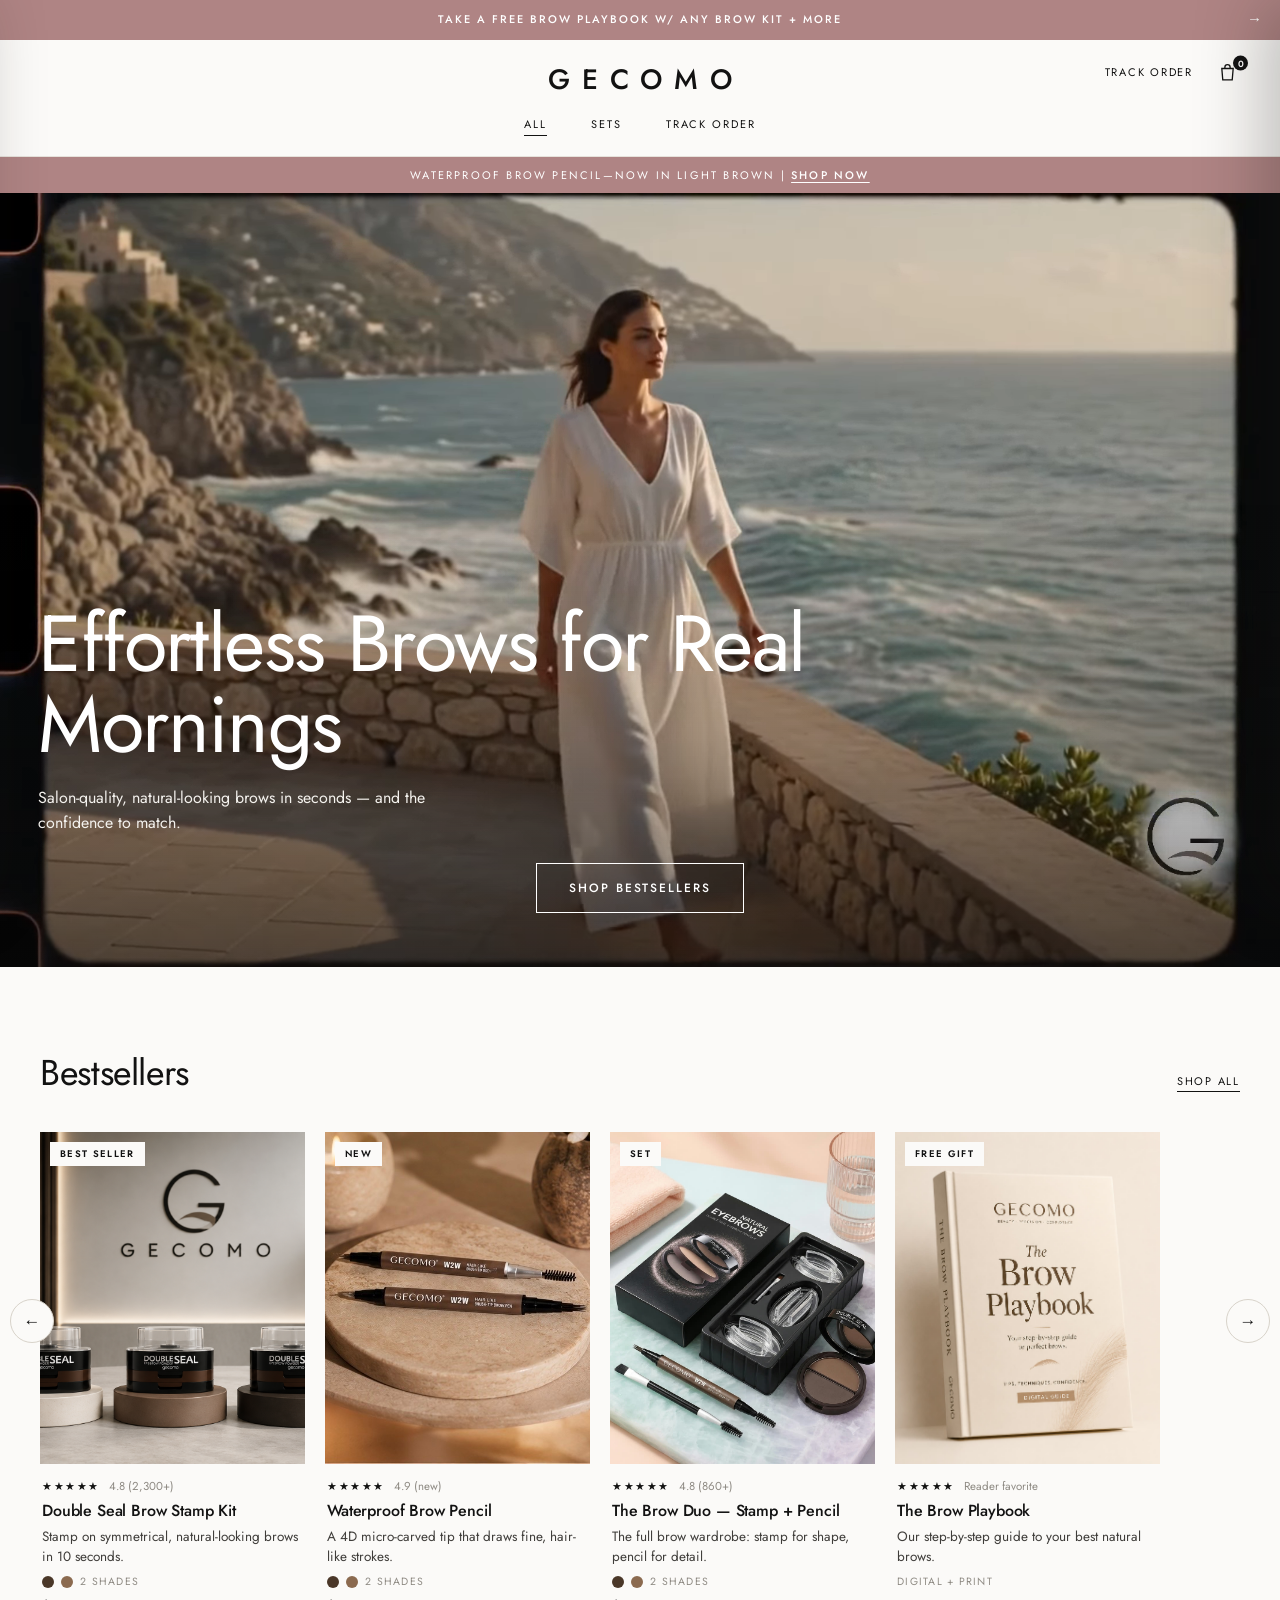
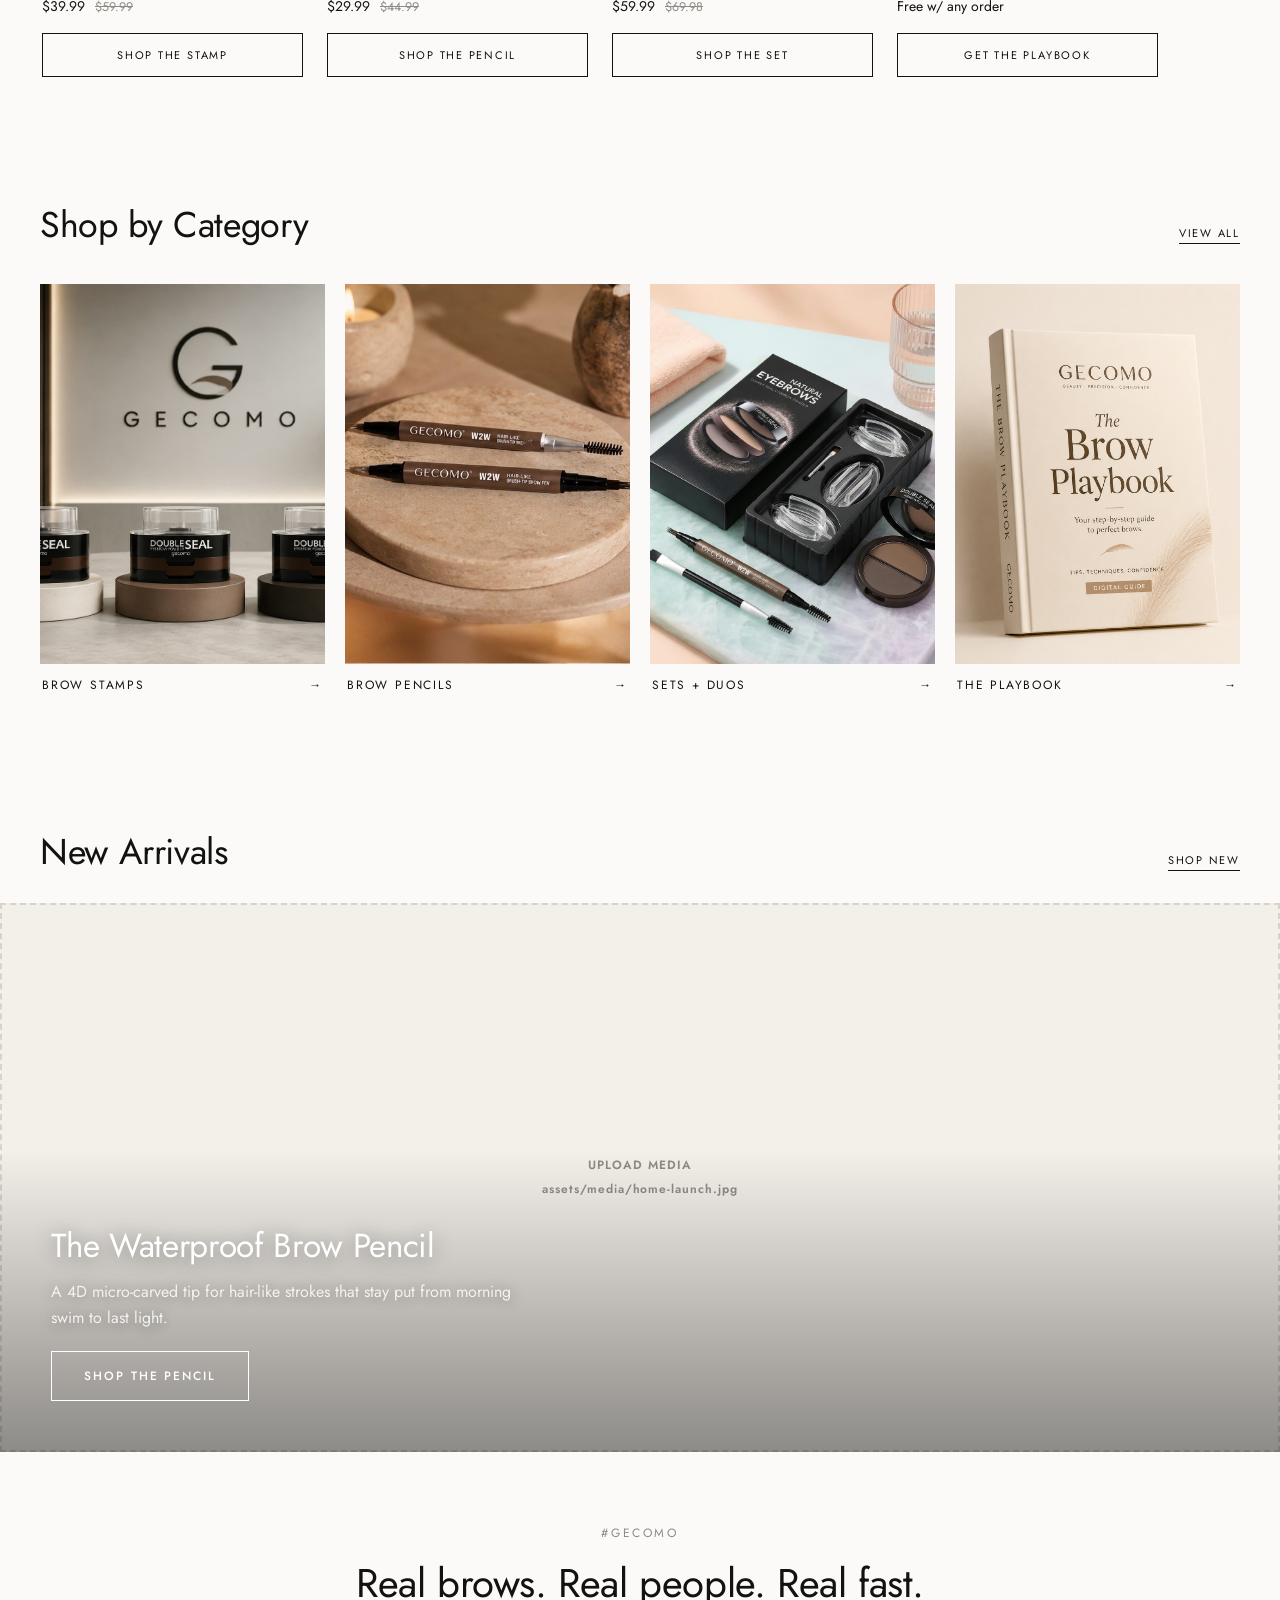
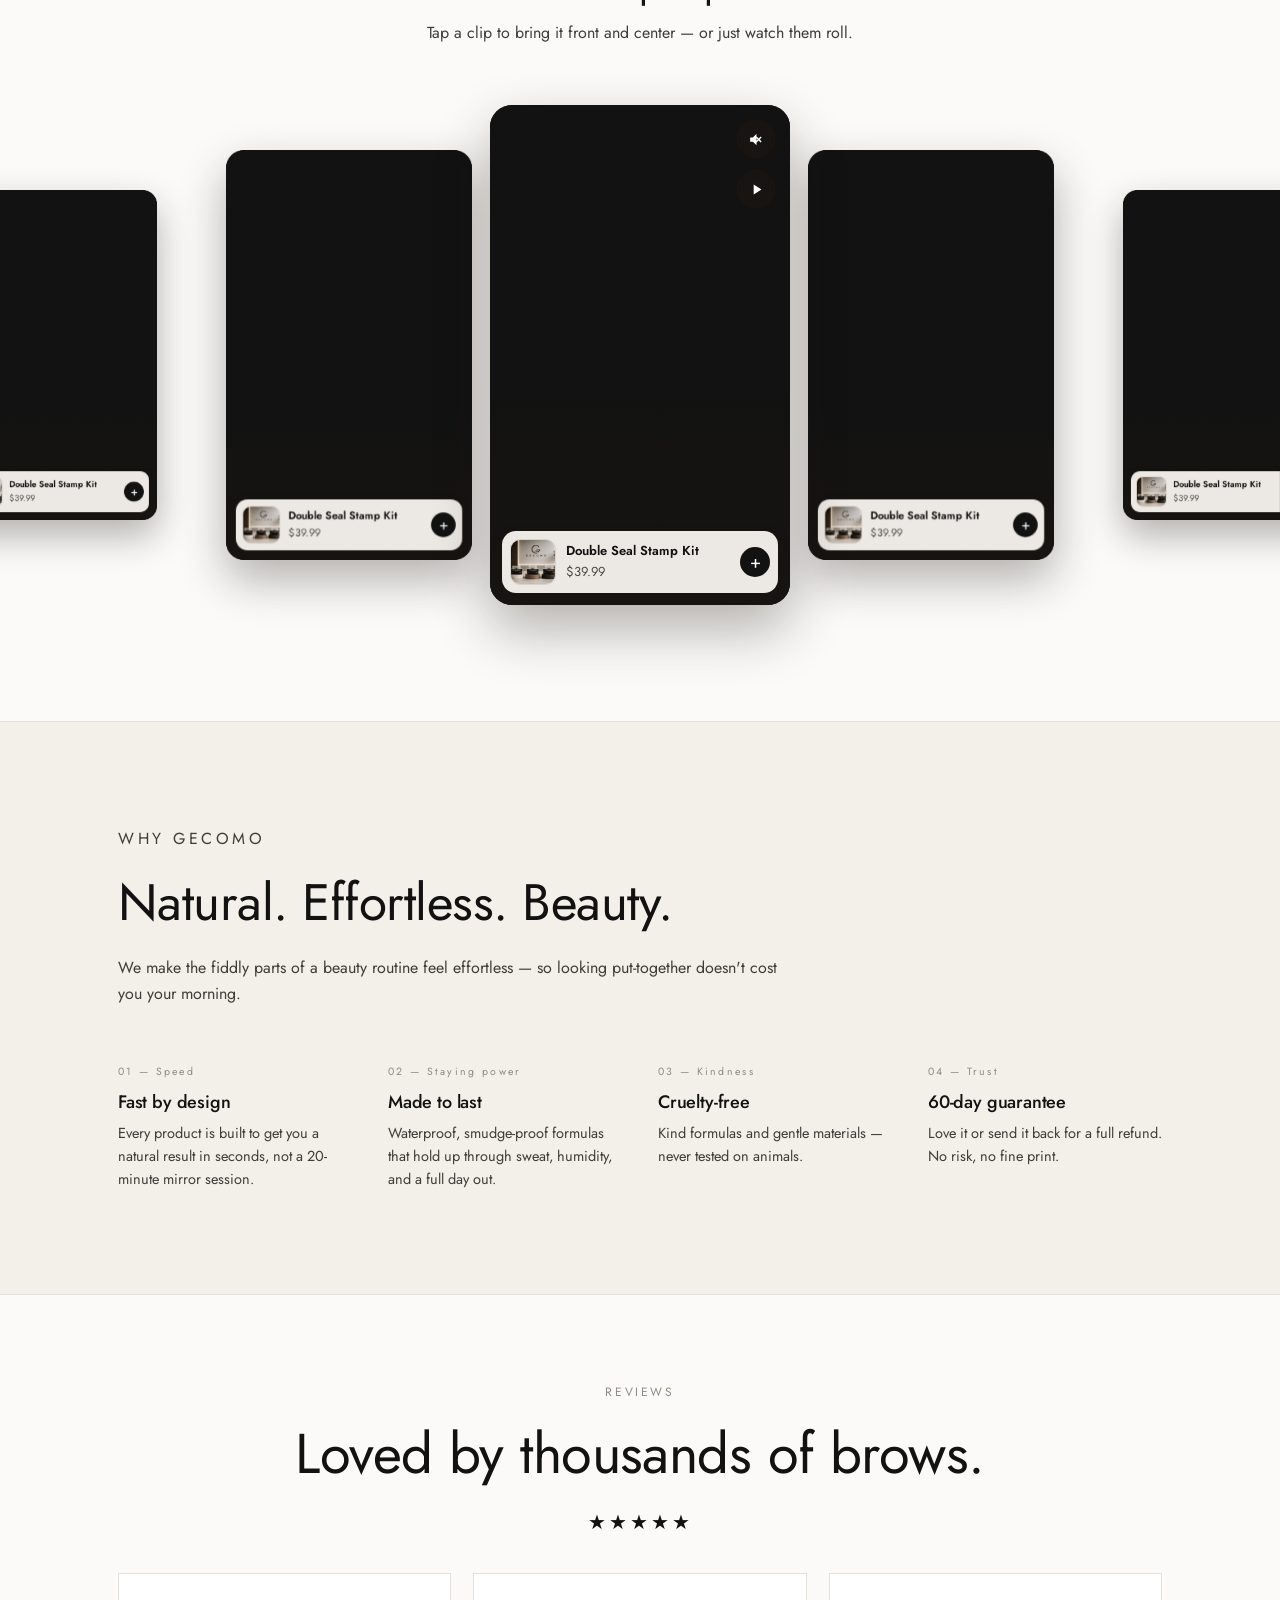
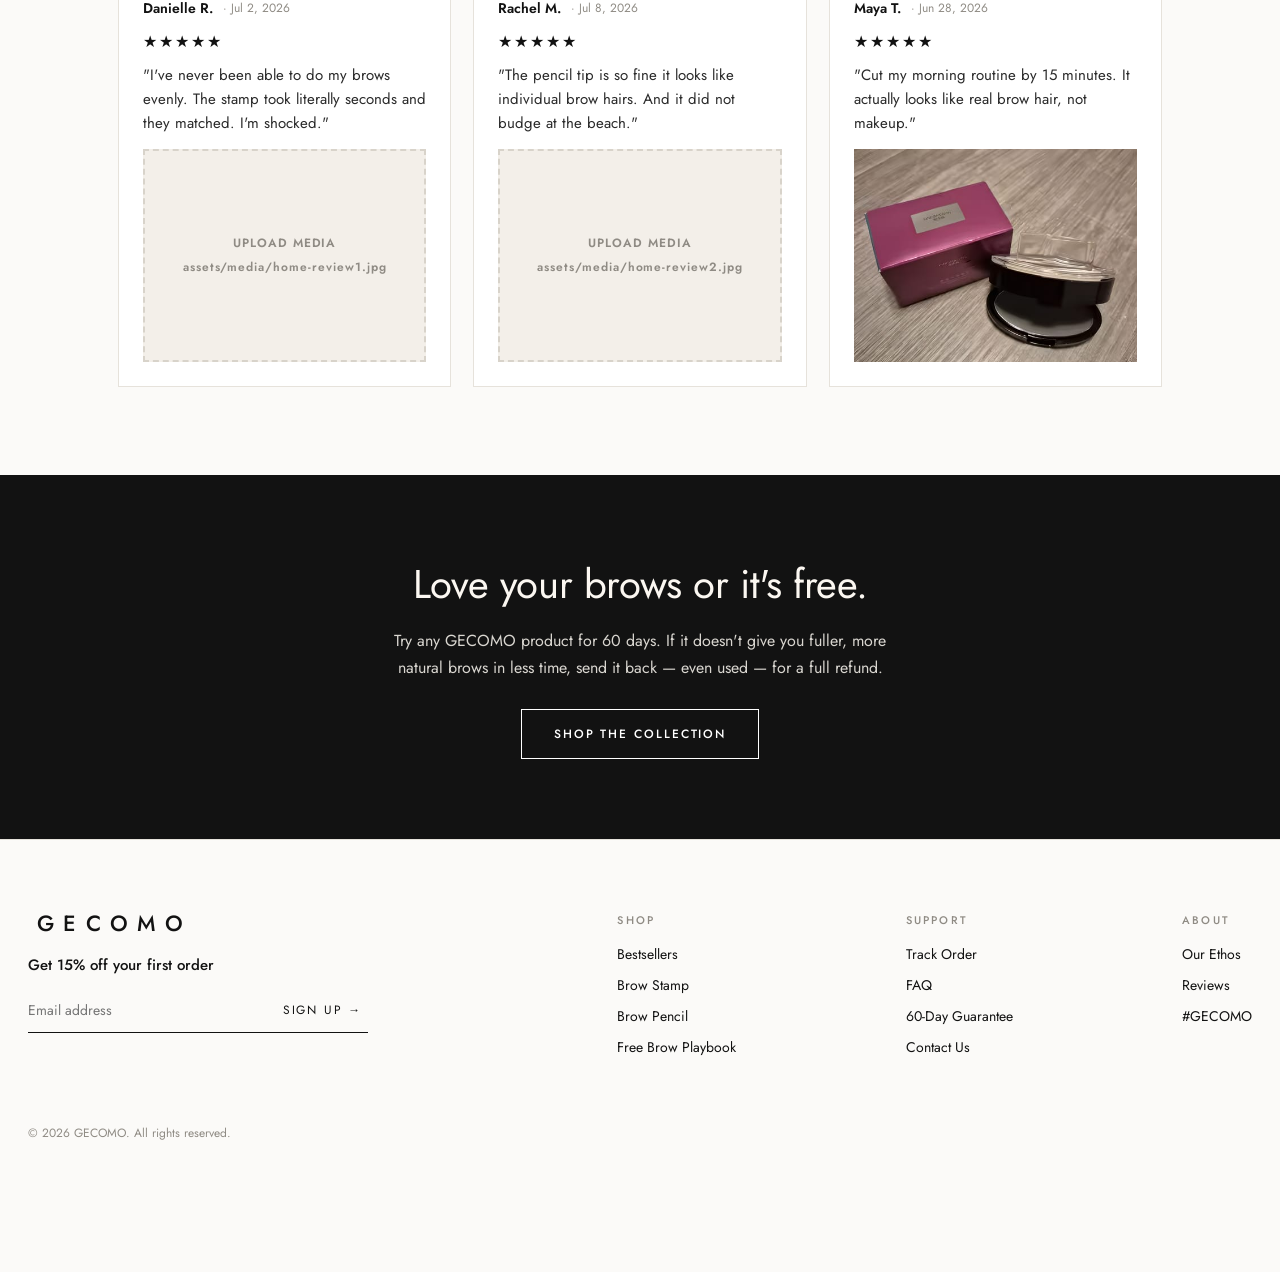
==== commit 6ee1bb4a: "Bulletproof hero video autoplay + fix brow pencil images Hero video: - Re-encode gecomo-campaign.mp4" ====
--- a/index.html
+++ b/index.html
@@ -95,8 +95,9 @@
 
 <!-- Full-bleed campaign hero -->
 <header class="home-hero" id="top">
-  <video autoplay muted loop playsinline poster="hero-poster.jpg">
+  <video id="heroVideo" autoplay muted loop playsinline webkit-playsinline preload="auto" disablepictureinpicture disableremoteplayback poster="hero-poster.jpg">
     <source src="gecomo-campaign.mp4" type="video/mp4">
+    <source src="gecomo-campaign.webm" type="video/webm">
   </video>
   <div class="scrim"></div>
   <div class="inner">
@@ -107,6 +108,33 @@
     </div>
   </div>
 </header>
+<script>
+/* Hero video: force autoplay everywhere. Muted inline playback is allowed by
+   every browser, but iOS Low Power Mode and some data-saver settings suspend
+   it and show a play glyph — so we retry on load, on tab return, and on the
+   user's very first touch/scroll/click anywhere on the page. */
+(function(){
+  var v = document.getElementById('heroVideo');
+  if (!v) return;
+  v.muted = true; v.defaultMuted = true; v.removeAttribute('controls');
+  function kick(){
+    if (!v.paused && !v.ended) return;
+    var p = v.play();
+    if (p && p.catch) p.catch(function(){});
+  }
+  kick();
+  ['loadedmetadata','loadeddata','canplay','canplaythrough'].forEach(function(ev){
+    v.addEventListener(ev, kick);
+  });
+  document.addEventListener('visibilitychange', function(){ if (!document.hidden) kick(); });
+  window.addEventListener('pageshow', kick);
+  ['touchstart','touchend','pointerdown','click','scroll','keydown'].forEach(function(ev){
+    window.addEventListener(ev, kick, { passive: true });
+  });
+  v.addEventListener('ended', kick);
+  v.addEventListener('pause', function(){ if (!document.hidden) setTimeout(kick, 200); });
+})();
+</script>
 
 <!-- Bestsellers rail -->
 <section id="shop">
@@ -136,7 +164,7 @@
 
       <a class="rail-card" href="pencil.html">
         <div class="media">
-          <img data-shopify-handle="waterproof-dual-ended-eyebrow-pencil" data-shopify-index="0" src="https://cdn.shopify.com/s/files/1/1010/2482/5658/files/1414F980-CA19-4D74-A6BA-4CB25DD54245.png?v=1784048173" alt="GECOMO waterproof dual-ended brow pencil">
+          <img data-shopify-handle="waterproof-dual-ended-eyebrow-pencil" data-shopify-index="0" src="assets/media/cat-pencils.jpg" alt="GECOMO waterproof dual-ended brow pencil">
           <span class="flag">New</span>
         </div>
         <div class="rc-body">
--- a/assets/site.css
+++ b/assets/site.css
@@ -211,7 +211,10 @@
    ========================================================================== */
 /* Campaign hero — ILIA-style edge-to-edge media, headline low-left */
 .home-hero{position:relative;margin:0;min-height:86vh;display:flex;align-items:flex-end;overflow:hidden;background:var(--ink);}
-.home-hero video,.home-hero img.bg{position:absolute;inset:0;width:100%;height:100%;object-fit:cover;opacity:1;}
+.home-hero video,.home-hero img.bg{position:absolute;inset:0;width:100%;height:100%;object-fit:cover;opacity:1;pointer-events:none;}
+.home-hero video::-webkit-media-controls,
+.home-hero video::-webkit-media-controls-start-playback-button,
+.home-hero video::-webkit-media-controls-overlay-play-button{display:none!important;-webkit-appearance:none;opacity:0!important;}
 .home-hero .scrim{position:absolute;inset:0;background:linear-gradient(to top,rgba(10,10,10,.55) 0%,rgba(10,10,10,.18) 30%,transparent 60%);}
 .home-hero .inner{position:relative;padding:0 clamp(24px,3vw,56px) clamp(40px,6vh,72px);width:100%;}
 .home-hero .hero-headline{font-size:clamp(44px,6.2vw,104px);line-height:1.02;letter-spacing:-.02em;font-weight:400;color:#fff;margin:0 0 20px;max-width:16ch;}
@@ -363,11 +366,6 @@
 .offer-box .ob-media.media-slot::before{content:'';padding:0;} /* too small for the filename overlay — plain dashed box */
 .offer-box .ob-media img{width:100%;height:100%;object-fit:cover;}
 .offer-box p{font-size:13.5px;line-height:1.55;color:var(--ink-2);margin:0;}
-.bundle-includes{display:grid;gap:10px;margin-bottom:18px;}
-.bundle-line{display:flex;gap:14px;align-items:center;border:1px solid var(--border-2);padding:12px 14px;text-decoration:none;color:inherit;}
-.bundle-line img{width:52px;height:52px;flex:0 0 auto;object-fit:cover;border-radius:2px;}
-.bundle-line strong{display:block;font-size:14.5px;color:var(--ink);}
-.bundle-line span{display:block;font-size:12.5px;color:var(--ink-2);margin-top:2px;}
 .perk-list{display:grid;gap:10px;margin-top:18px;font-size:13.5px;color:var(--ink-2);}
 .pdp-desc{border-top:1px solid var(--border-2);margin-top:26px;}
 .pdp-desc summary{display:flex;align-items:center;justify-content:space-between;padding:18px 0;font-size:15px;font-weight:500;}
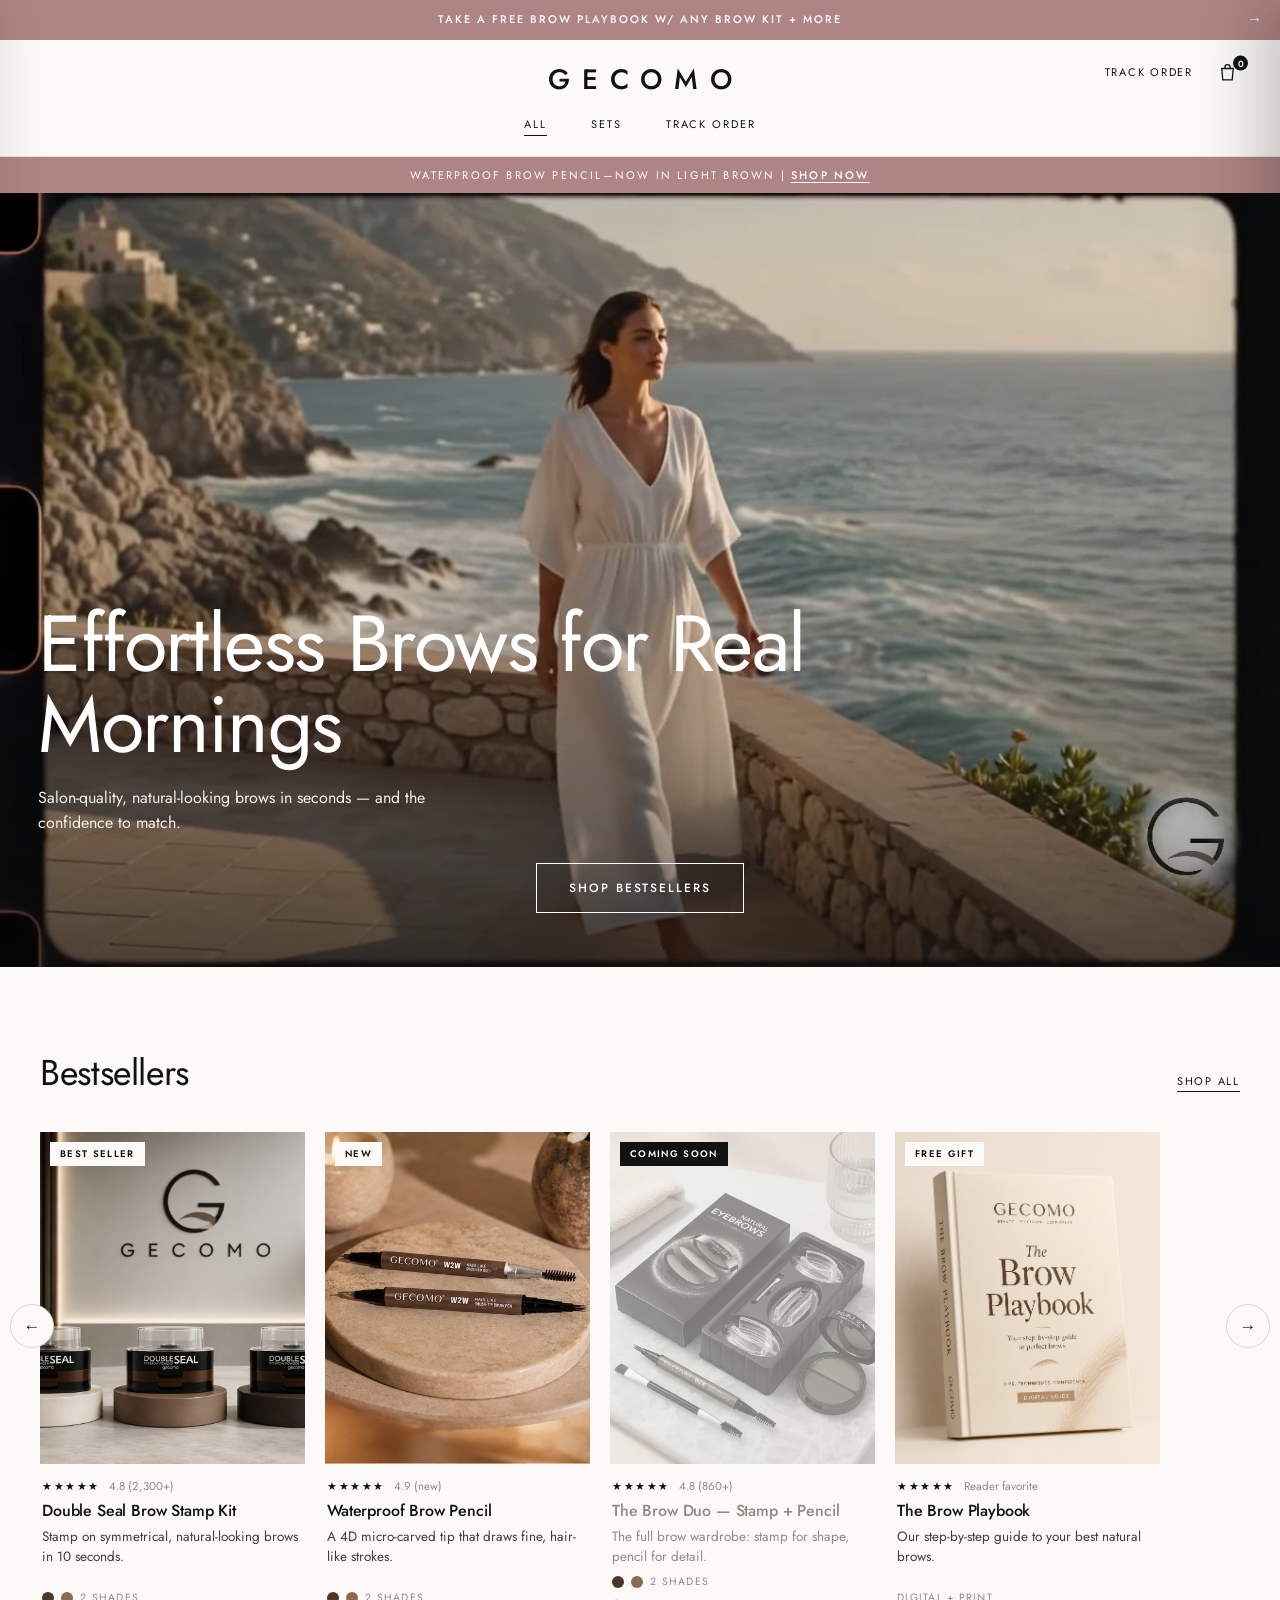
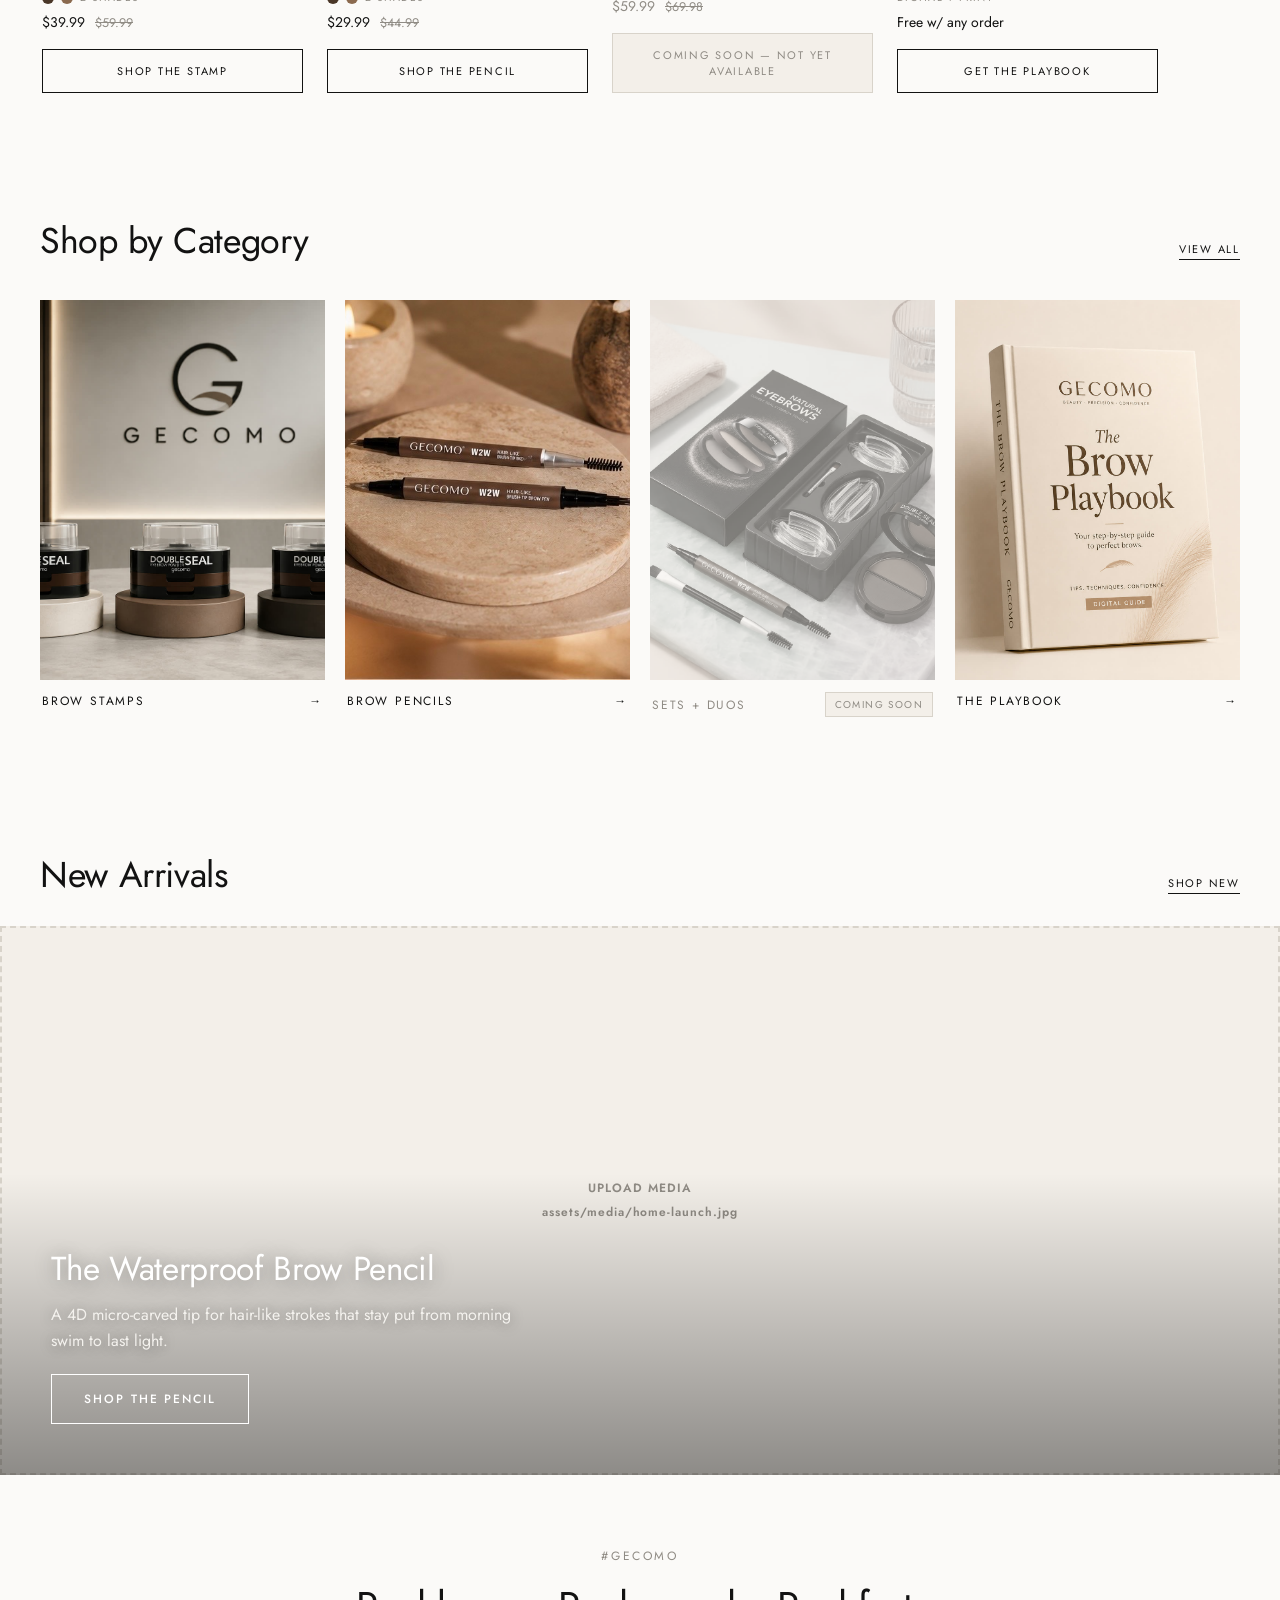
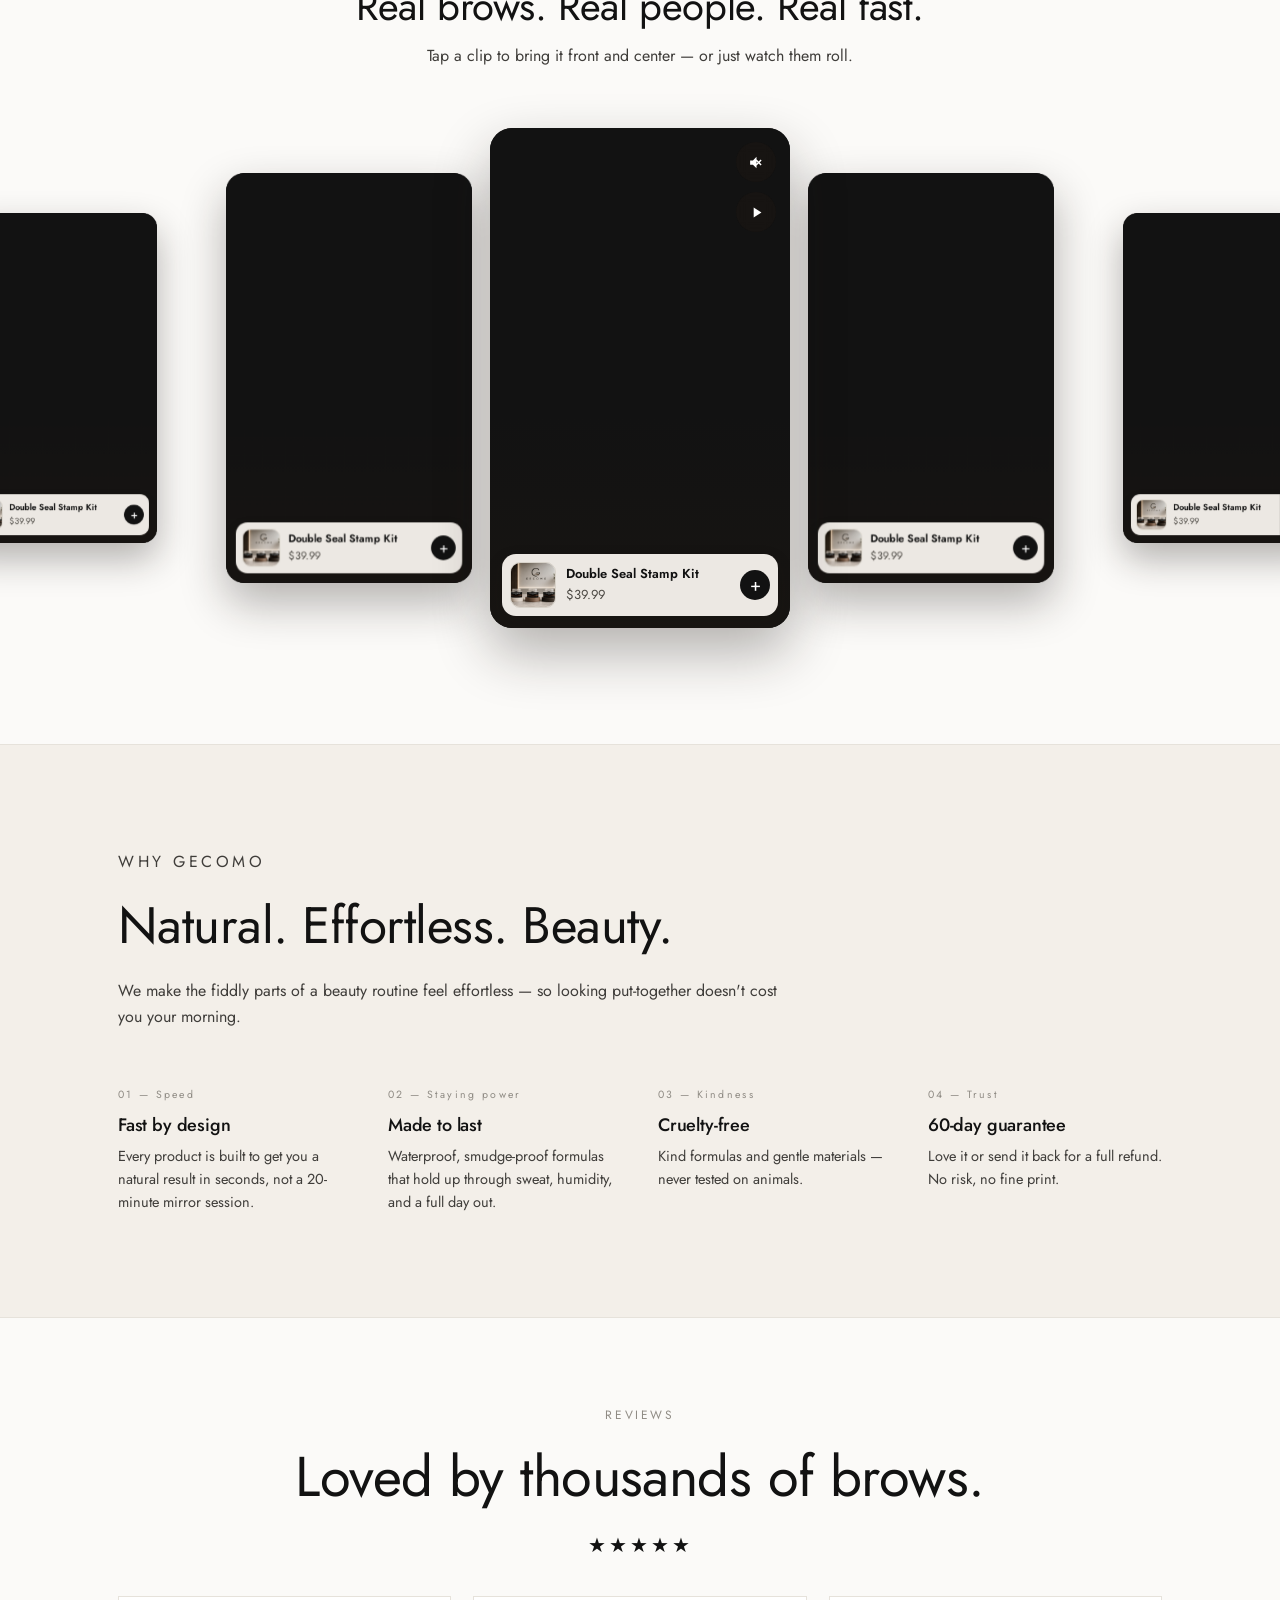
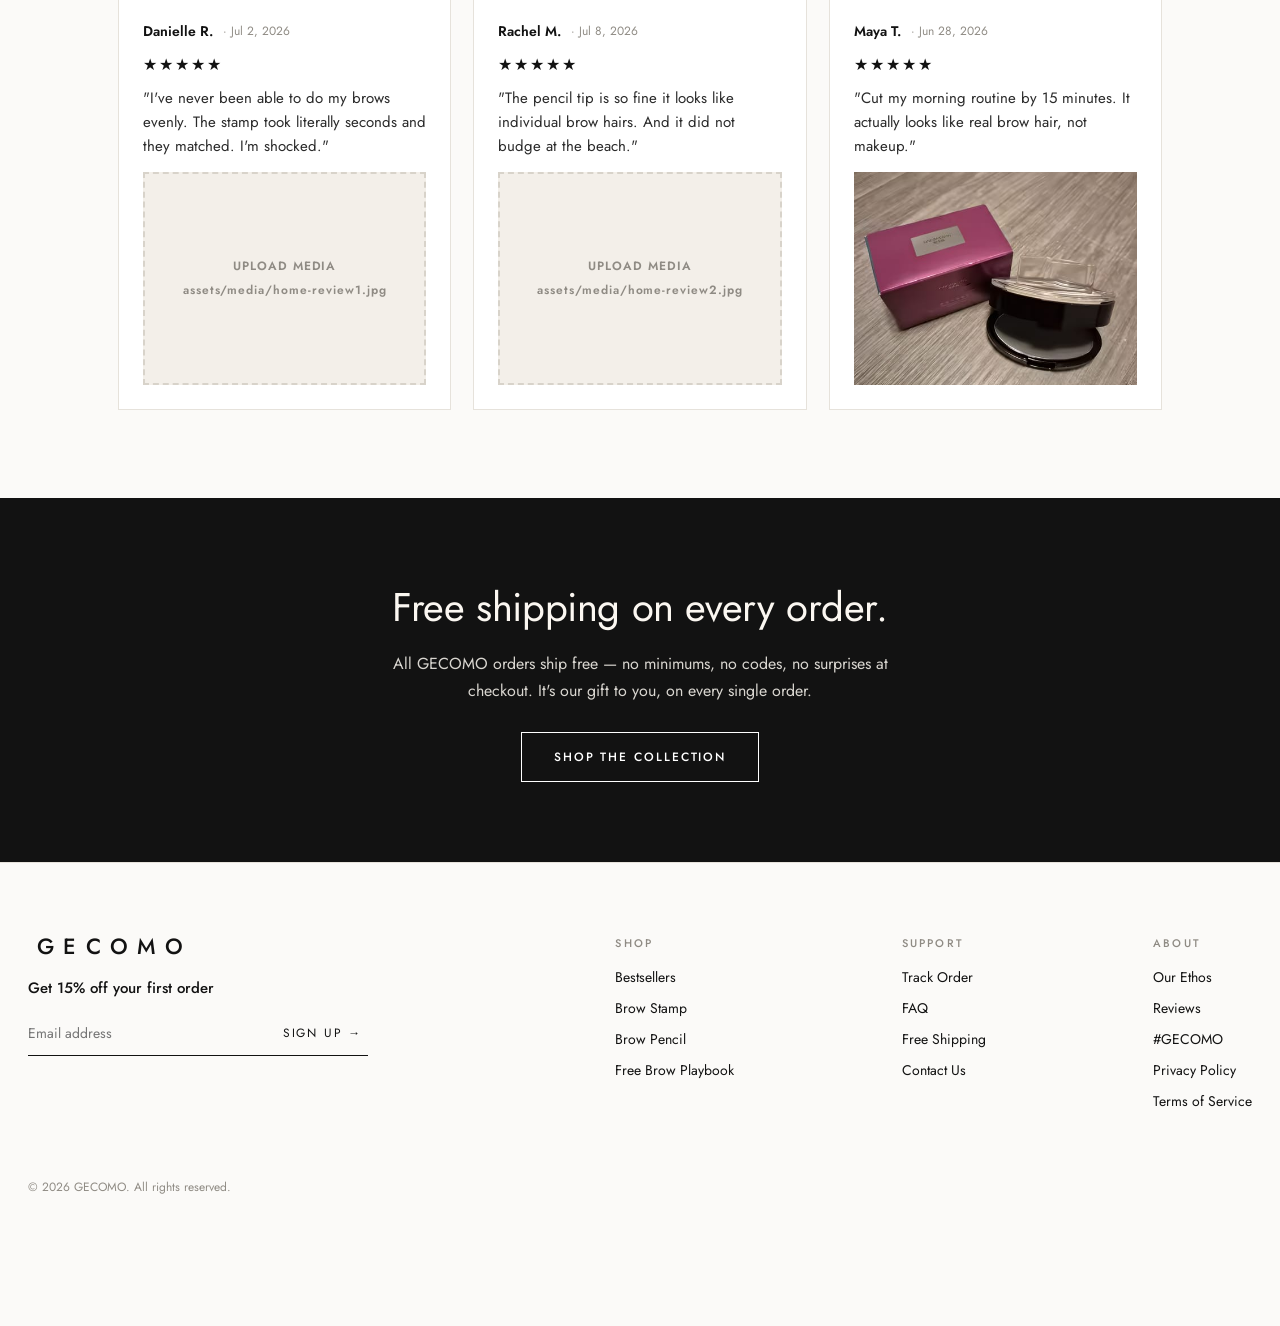
==== commit 4112c1d9: "Product card, shipping band, legal pages, and accessibility updates - Show the real Brow Playbook im" ====
--- a/index.html
+++ b/index.html
@@ -9,7 +9,7 @@
 <link rel="preconnect" href="https://fonts.googleapis.com">
 <link rel="preconnect" href="https://fonts.gstatic.com" crossorigin>
 <link href="https://fonts.googleapis.com/css2?family=Jost:wght@300;400;500;600;700&family=Marcellus&display=swap" rel="stylesheet">
-<link rel="stylesheet" href="assets/site.css?v=5">
+<link rel="stylesheet" href="assets/site.css?v=6">
 <style>
   /* UGC video carousel (homepage only) */
   #ugc{padding:72px 0 96px;overflow:hidden;text-align:center;}
@@ -59,13 +59,15 @@
   .review-card .rstars{color:var(--ink);letter-spacing:2px;margin:8px 0 10px;}
   .review-card blockquote{margin:0;font-size:15px;line-height:1.6;color:var(--ink-2);}
 
-  /* guarantee band */
-  #guarantee{background:var(--ink);color:var(--cream);text-align:center;padding:80px 28px;}
-  #guarantee h2{font-size:clamp(28px,3.5vw,40px);margin-bottom:14px;color:#FBF7F1;}
-  #guarantee p{max-width:520px;margin:0 auto 28px;color:#D9D6D0;line-height:1.7;}
+  /* free-shipping band */
+  #shipping{background:var(--ink);color:var(--cream);text-align:center;padding:80px 28px;}
+  #shipping h2{font-size:clamp(28px,3.5vw,40px);margin-bottom:14px;color:#FBF7F1;}
+  #shipping p{max-width:520px;margin:0 auto 28px;color:#D9D6D0;line-height:1.7;}
 </style>
 </head>
 <body>
+
+<a class="skip-link" href="#main">Skip to main content</a>
 
 <!-- ILIA anatomy: announcement bar -->
 <div id="promoBar"><a href="stamp.html">Take a free Brow Playbook w/ any brow kit + more</a><span class="arr">&rarr;</span></div>
@@ -77,14 +79,14 @@
     <a href="index.html" class="logo">GECOMO</a>
     <div class="mast-icons">
       <a class="mast-link" href="track.html">Track Order</a>
-      <button id="cartBtn" type="button" aria-label="Cart">
-        <svg viewBox="0 0 24 24" fill="none" stroke="currentColor" stroke-width="1.5"><path d="M5.5 8h13l-1.1 13h-10.8z"/><path d="M9 8V6.5a3 3 0 0 1 6 0V8"/></svg>
-        <span id="cartCount">0</span>
+      <button id="cartBtn" type="button" aria-label="Cart, 0 items">
+        <svg viewBox="0 0 24 24" fill="none" stroke="currentColor" stroke-width="1.5" aria-hidden="true"><path d="M5.5 8h13l-1.1 13h-10.8z"/><path d="M9 8V6.5a3 3 0 0 1 6 0V8"/></svg>
+        <span id="cartCount" aria-hidden="true">0</span>
       </button>
     </div>
   </div>
-  <nav class="navrow">
-    <a href="#shop" class="active">All</a>
+  <nav class="navrow" aria-label="Primary">
+    <a href="#shop" class="active" aria-current="page">All</a>
     <a href="#sets">Sets</a>
     <a href="track.html">Track Order</a>
   </nav>
@@ -92,6 +94,8 @@
 
 <!-- Launch strip -->
 <div id="launchBar">Waterproof Brow Pencil&mdash;now in Light Brown | <a href="pencil.html">Shop Now</a></div>
+
+<main id="main">
 
 <!-- Full-bleed campaign hero -->
 <header class="home-hero" id="top">
@@ -116,6 +120,9 @@
 (function(){
   var v = document.getElementById('heroVideo');
   if (!v) return;
+  if (window.matchMedia && window.matchMedia('(prefers-reduced-motion: reduce)').matches){
+    v.removeAttribute('autoplay'); v.pause(); return;
+  }
   v.muted = true; v.defaultMuted = true; v.removeAttribute('controls');
   function kick(){
     if (!v.paused && !v.ended) return;
@@ -153,10 +160,10 @@
           <span class="flag">Best Seller</span>
         </div>
         <div class="rc-body">
-          <div class="rc-stars">★★★★★ <span>4.8 (2,300+)</span></div>
+          <div class="rc-stars" role="img" aria-label="Rated 4.8 out of 5 stars, over 2,300 reviews">★★★★★ <span>4.8 (2,300+)</span></div>
           <h3>Double Seal Brow Stamp Kit</h3>
           <p class="rc-desc">Stamp on symmetrical, natural-looking brows in 10 seconds.</p>
-          <div class="rc-shades"><i style="background:#4A3728;"></i><i style="background:#8B6A4F;"></i> 2 shades</div>
+          <div class="rc-shades"><i style="background:#4A3728;" aria-hidden="true"></i><i style="background:#8B6A4F;" aria-hidden="true"></i> 2 shades</div>
           <div class="rc-price">$39.99 <del>$59.99</del></div>
           <span class="rc-cta">Shop the Stamp</span>
         </div>
@@ -168,29 +175,29 @@
           <span class="flag">New</span>
         </div>
         <div class="rc-body">
-          <div class="rc-stars">★★★★★ <span>4.9 (new)</span></div>
+          <div class="rc-stars" role="img" aria-label="Rated 4.9 out of 5 stars, new product">★★★★★ <span>4.9 (new)</span></div>
           <h3>Waterproof Brow Pencil</h3>
           <p class="rc-desc">A 4D micro-carved tip that draws fine, hair-like strokes.</p>
-          <div class="rc-shades"><i style="background:#4A3728;"></i><i style="background:#8B6A4F;"></i> 2 shades</div>
+          <div class="rc-shades"><i style="background:#4A3728;" aria-hidden="true"></i><i style="background:#8B6A4F;" aria-hidden="true"></i> 2 shades</div>
           <div class="rc-price">$29.99 <del>$44.99</del></div>
           <span class="rc-cta">Shop the Pencil</span>
         </div>
       </a>
 
-      <a class="rail-card" href="stamp.html#buy">
+      <div class="rail-card coming-soon" aria-disabled="true">
         <div class="media media-slot" data-file="assets/media/cat-sets.jpg">
-          <img src="assets/media/cat-sets.jpg" alt="GECOMO Brow Duo — stamp and pencil set" loading="lazy" onerror="this.classList.add('media-missing')">
-          <span class="flag">Set</span>
+          <img src="assets/media/cat-sets.jpg" alt="GECOMO Brow Duo — stamp and pencil set (coming soon)" loading="lazy" onerror="this.classList.add('media-missing')">
+          <span class="flag">Coming Soon</span>
         </div>
         <div class="rc-body">
-          <div class="rc-stars">★★★★★ <span>4.8 (860+)</span></div>
+          <div class="rc-stars" role="img" aria-label="Rated 4.8 out of 5 stars, over 860 reviews">★★★★★ <span>4.8 (860+)</span></div>
           <h3>The Brow Duo — Stamp + Pencil</h3>
           <p class="rc-desc">The full brow wardrobe: stamp for shape, pencil for detail.</p>
-          <div class="rc-shades"><i style="background:#4A3728;"></i><i style="background:#8B6A4F;"></i> 2 shades</div>
+          <div class="rc-shades"><i style="background:#4A3728;" aria-hidden="true"></i><i style="background:#8B6A4F;" aria-hidden="true"></i> 2 shades</div>
           <div class="rc-price">$59.99 <del>$69.98</del></div>
-          <span class="rc-cta">Shop the Set</span>
-        </div>
-      </a>
+          <span class="rc-cta">Coming Soon — Not Yet Available</span>
+        </div>
+      </div>
 
       <a class="rail-card" href="stamp.html#guide">
         <div class="media media-slot" data-file="assets/media/cat-playbook.jpg">
@@ -198,7 +205,7 @@
           <span class="flag">Free Gift</span>
         </div>
         <div class="rc-body">
-          <div class="rc-stars">★★★★★ <span>Reader favorite</span></div>
+          <div class="rc-stars" role="img" aria-label="Five stars, reader favorite">★★★★★ <span>Reader favorite</span></div>
           <h3>The Brow Playbook</h3>
           <p class="rc-desc">Our step-by-step guide to your best natural brows.</p>
           <div class="rc-shades">Digital + print</div>
@@ -230,12 +237,12 @@
       </div>
       <div class="cat-label"><span>Brow Pencils</span><span>&rarr;</span></div>
     </a>
-    <a class="cat-card" id="sets" href="stamp.html#buy">
+    <div class="cat-card coming-soon" id="sets" aria-disabled="true">
       <div class="media media-slot" data-file="assets/media/cat-sets.jpg">
-        <img src="assets/media/cat-sets.jpg" alt="Sets and duos" loading="lazy" onerror="this.classList.add('media-missing')">
-      </div>
-      <div class="cat-label"><span>Sets + Duos</span><span>&rarr;</span></div>
-    </a>
+        <img src="assets/media/cat-sets.jpg" alt="Sets and duos (coming soon)" loading="lazy" onerror="this.classList.add('media-missing')">
+      </div>
+      <div class="cat-label"><span>Sets + Duos</span><span class="cs-tag">Coming Soon</span></div>
+    </div>
     <a class="cat-card" href="stamp.html#guide">
       <div class="media media-slot" data-file="assets/media/cat-playbook.jpg">
         <img src="assets/media/cat-playbook.jpg" alt="The Brow Playbook" loading="lazy" onerror="this.classList.add('media-missing')">
@@ -339,12 +346,14 @@
   </div>
 </section>
 
-<!-- Guarantee -->
-<section id="guarantee">
-  <h2>Love your brows or it's free.</h2>
-  <p>Try any GECOMO product for 60 days. If it doesn't give you fuller, more natural brows in less time, send it back — even used — for a full refund.</p>
+<!-- Free shipping -->
+<section id="shipping">
+  <h2>Free shipping on every order.</h2>
+  <p>All GECOMO orders ship free — no minimums, no codes, no surprises at checkout. It's our gift to you, on every single order.</p>
   <a href="#shop" class="btn btn-ghost">Shop the Collection</a>
 </section>
+
+</main>
 
 <footer>
   <div class="foot-grid">
@@ -352,7 +361,7 @@
       <a href="index.html" class="logo">GECOMO</a>
       <h4>Get 15% off your first order</h4>
       <form class="news-form" onsubmit="event.preventDefault();this.querySelector('button').textContent='Done ✓';">
-        <input type="email" placeholder="Email address" required>
+        <input type="email" placeholder="Email address" aria-label="Email address" required>
         <button type="submit">Sign up →</button>
       </form>
     </div>
@@ -367,7 +376,7 @@
       <h5>Support</h5>
       <a href="track.html">Track Order</a>
       <a href="stamp.html#faq">FAQ</a>
-      <a href="index.html#guarantee">60-Day Guarantee</a>
+      <a href="index.html#shipping">Free Shipping</a>
       <a href="/cdn-cgi/l/email-protection#f29a979e9e9db29597919d9f9ddc919d9f">Contact Us</a>
     </div>
     <div class="foot-col">
@@ -375,13 +384,15 @@
       <a href="index.html#values">Our Ethos</a>
       <a href="index.html#reviews">Reviews</a>
       <a href="index.html#ugc">#GECOMO</a>
+      <a href="privacy.html">Privacy Policy</a>
+      <a href="terms.html">Terms of Service</a>
     </div>
   </div>
   <p class="copyright">© 2026 GECOMO. All rights reserved.</p>
 </footer>
 
 <script data-cfasync="false" src="/cdn-cgi/scripts/5c5dd728/cloudflare-static/email-decode.min.js"></script><script src="assets/shopify.js?v=3"></script>
-<script src="assets/cart.js?v=6"></script>
+<script src="assets/cart.js?v=7"></script>
 <script>
 // Bestsellers rail arrows
 (function(){
--- a/assets/site.css
+++ b/assets/site.css
@@ -12,6 +12,16 @@
 }
 *{box-sizing:border-box;}
 html{scroll-behavior:smooth;}
+
+/* --- Accessibility ------------------------------------------------------- */
+:focus-visible{outline:2px solid var(--ink);outline-offset:2px;}
+.skip-link{position:absolute;left:-9999px;top:0;z-index:300;background:var(--ink);color:#fff;padding:12px 22px;font-size:14px;letter-spacing:.05em;}
+.skip-link:focus{left:0;}
+.visually-hidden{position:absolute;width:1px;height:1px;padding:0;margin:-1px;overflow:hidden;clip:rect(0 0 0 0);white-space:nowrap;border:0;}
+@media (prefers-reduced-motion:reduce){
+  html{scroll-behavior:auto;}
+  *,*::before,*::after{animation-duration:.01ms !important;animation-iteration-count:1 !important;transition-duration:.01ms !important;}
+}
 body{margin:0;background:var(--cream);color:var(--ink);font-family:'Jost','Helvetica Neue',sans-serif;-webkit-font-smoothing:antialiased;}
 h1,h2,h3{font-family:'Jost','Helvetica Neue',sans-serif;font-weight:400;margin:0;letter-spacing:-.01em;}
 p{margin:0;}
@@ -151,6 +161,19 @@
 .cat-card .media img{width:100%;height:100%;object-fit:cover;transition:transform .5s ease;}
 .cat-card:hover .media img{transform:scale(1.04);}
 .cat-card .cat-label{display:flex;justify-content:space-between;align-items:center;padding:12px 2px 0;font-size:12px;letter-spacing:.15em;text-transform:uppercase;color:var(--ink);}
+
+/* --- Coming soon (non-purchasable) cards --------------------------------- */
+.coming-soon{cursor:default;}
+.coming-soon .media{position:relative;}
+.coming-soon .media img{filter:grayscale(70%);}
+.coming-soon .media::after{content:'';position:absolute;inset:0;z-index:1;background:rgba(243,239,233,.5);}
+.coming-soon:hover .media img{transform:none;}
+.coming-soon .flag{background:var(--ink);color:var(--cream);}
+.coming-soon .rc-cta{border-color:var(--border-2);background:var(--cream-2);color:var(--muted);pointer-events:none;}
+.coming-soon .rc-cta:hover{background:var(--cream-2);color:var(--muted);}
+.coming-soon .rc-price,.coming-soon h3,.coming-soon .rc-desc{color:var(--muted);}
+.coming-soon .cat-label{color:var(--muted);}
+.cs-tag{font-size:10px;letter-spacing:.14em;text-transform:uppercase;color:var(--muted);border:1px solid var(--border-2);background:var(--cream-2);padding:4px 9px;}
 @media (min-width:900px){
   #categories{padding:56px 0 88px;}
   .cat-grid2{grid-template-columns:repeat(4,1fr);gap:20px;padding:34px 40px 0;}
@@ -545,14 +568,14 @@
   .review-grid{grid-template-columns:repeat(3,1fr);gap:28px;}
 }
 
-/* guarantee band */
-#guarantee{background:var(--ink);color:var(--cream);text-align:center;padding:80px 28px;}
-#guarantee h2{font-size:clamp(28px,3.5vw,40px);margin-bottom:14px;color:#FBF7F1;}
-#guarantee p{max-width:520px;margin:0 auto 28px;color:#D9D6D0;line-height:1.7;}
-@media (min-width:1440px){
-  #guarantee{padding:112px 28px;}
-  #guarantee h2{font-size:clamp(40px,3vw,48px);}
-  #guarantee p{max-width:600px;font-size:17px;}
+/* free-shipping band (formerly guarantee band) */
+#shipping{background:var(--ink);color:var(--cream);text-align:center;padding:80px 28px;}
+#shipping h2{font-size:clamp(28px,3.5vw,40px);margin-bottom:14px;color:#FBF7F1;}
+#shipping p{max-width:520px;margin:0 auto 28px;color:#D9D6D0;line-height:1.7;}
+@media (min-width:1440px){
+  #shipping{padding:112px 28px;}
+  #shipping h2{font-size:clamp(40px,3vw,48px);}
+  #shipping p{max-width:600px;font-size:17px;}
 }
 
 /* FAQ */
@@ -571,6 +594,7 @@
 .foot-news h4{font-size:15px;font-weight:500;margin:0 0 12px;}
 .news-form{display:flex;border-bottom:1px solid var(--ink);max-width:340px;}
 .news-form input{flex:1;border:none;background:none;padding:12px 0;font:inherit;font-size:14px;outline:none;color:var(--ink);}
+.news-form input:focus-visible{outline:2px solid var(--ink);outline-offset:2px;}
 .news-form button{border:none;background:none;font-size:12px;letter-spacing:.15em;text-transform:uppercase;color:var(--ink);}
 .foot-col h5{font-size:11px;letter-spacing:.2em;text-transform:uppercase;color:var(--muted);margin:0 0 16px;font-weight:500;}
 .foot-col a{display:block;font-size:14px;color:var(--ink);margin-bottom:11px;}
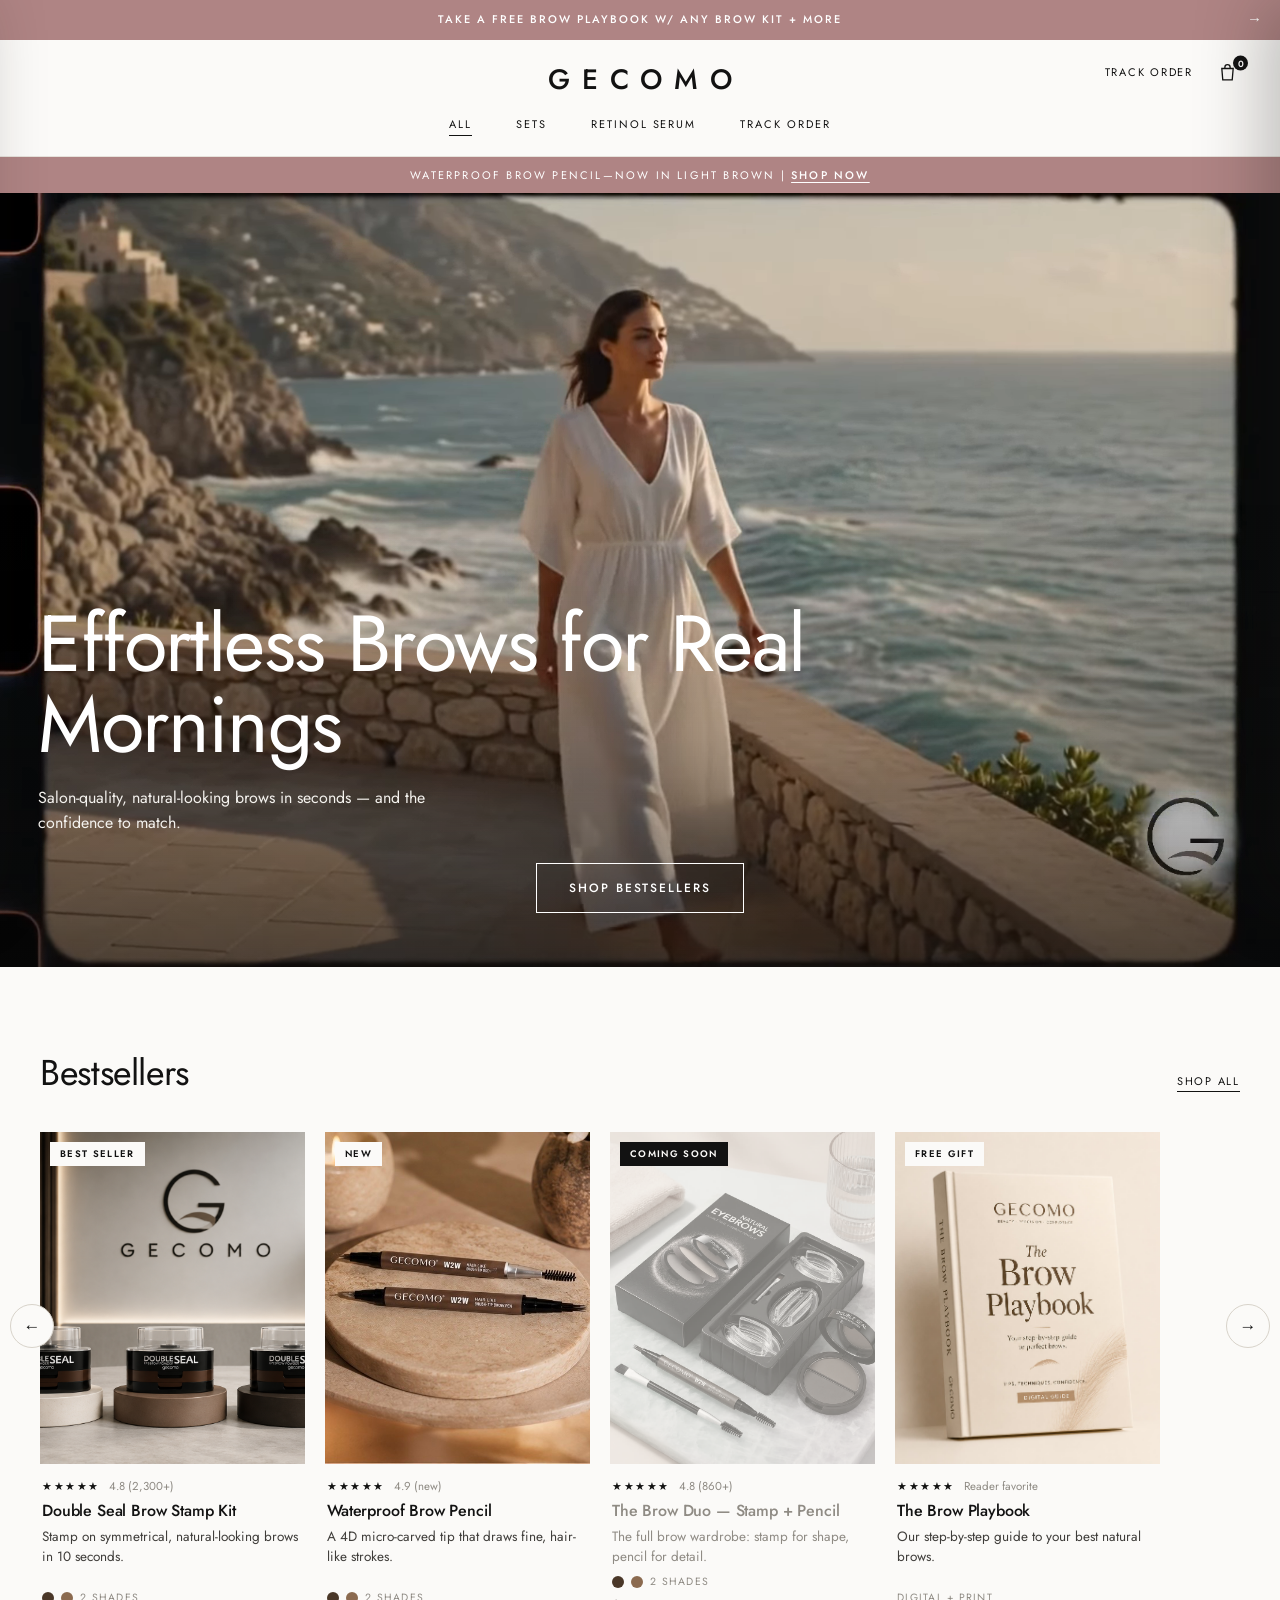
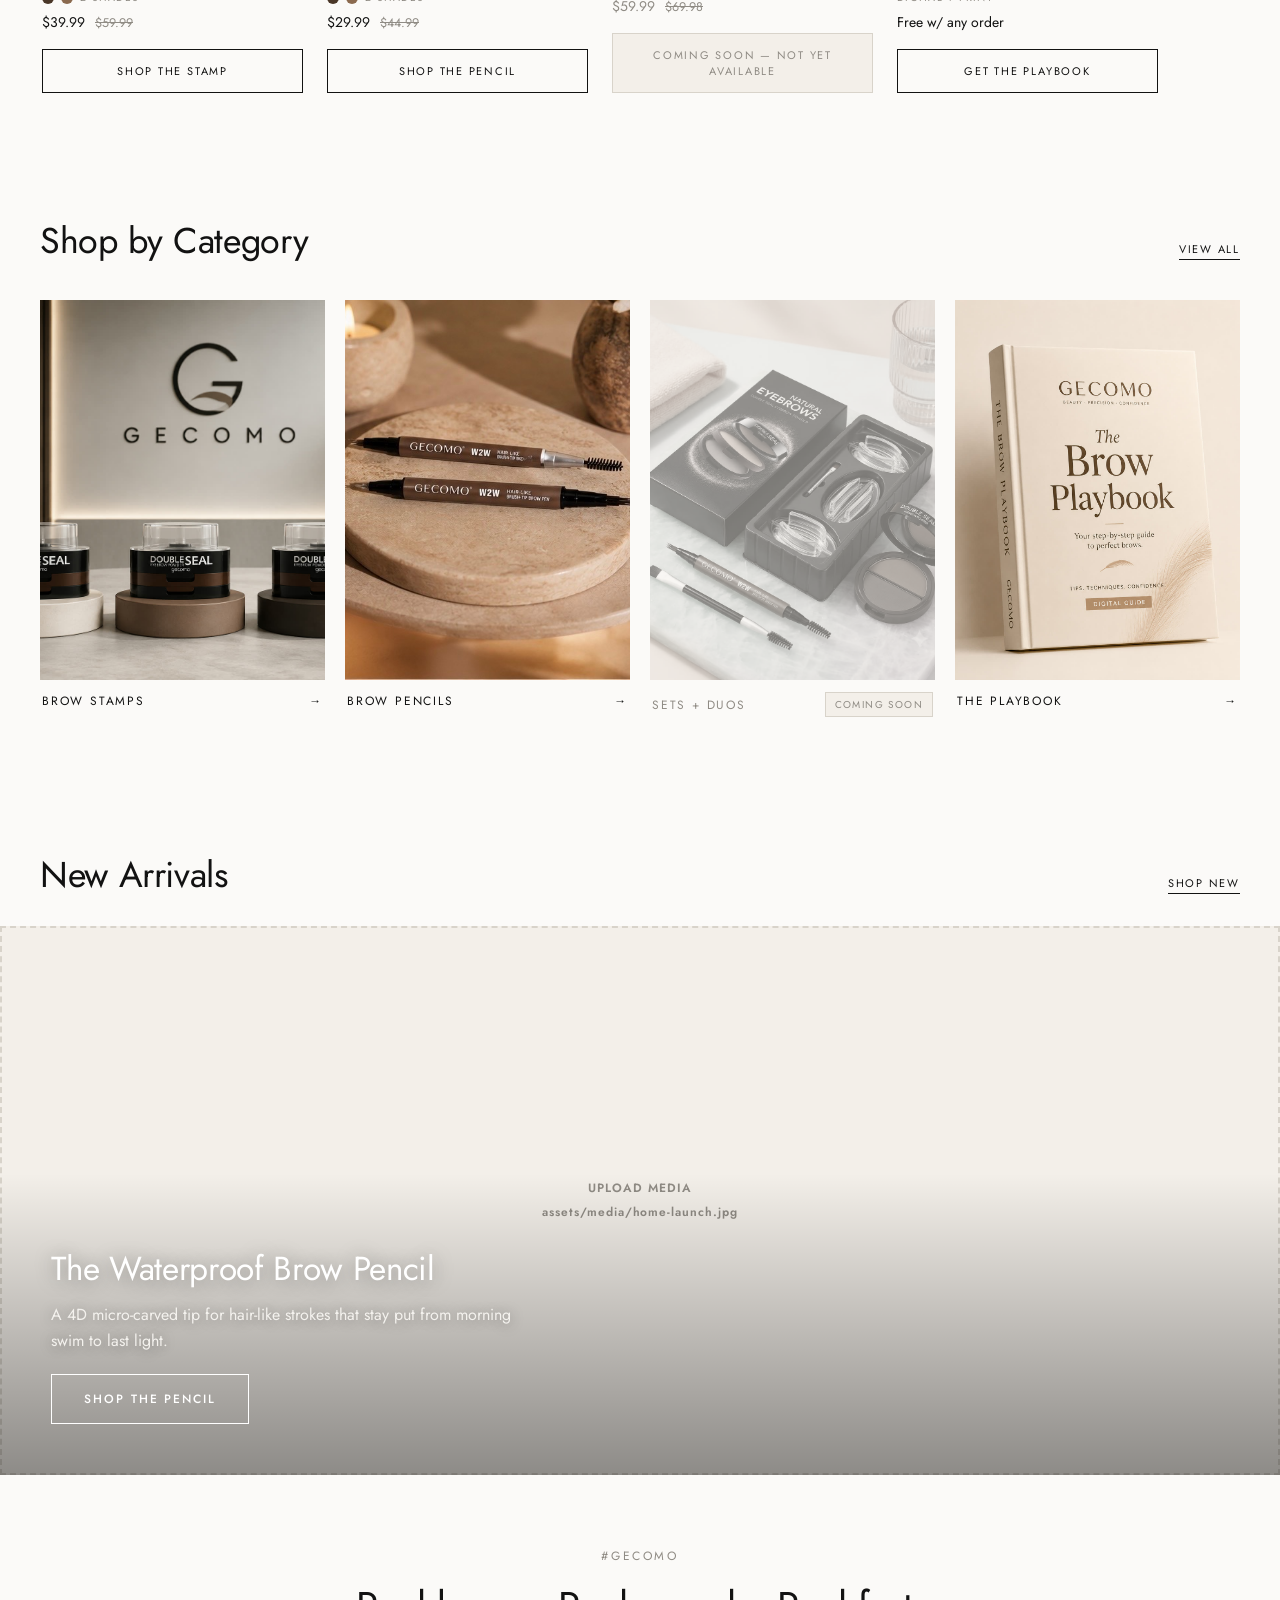
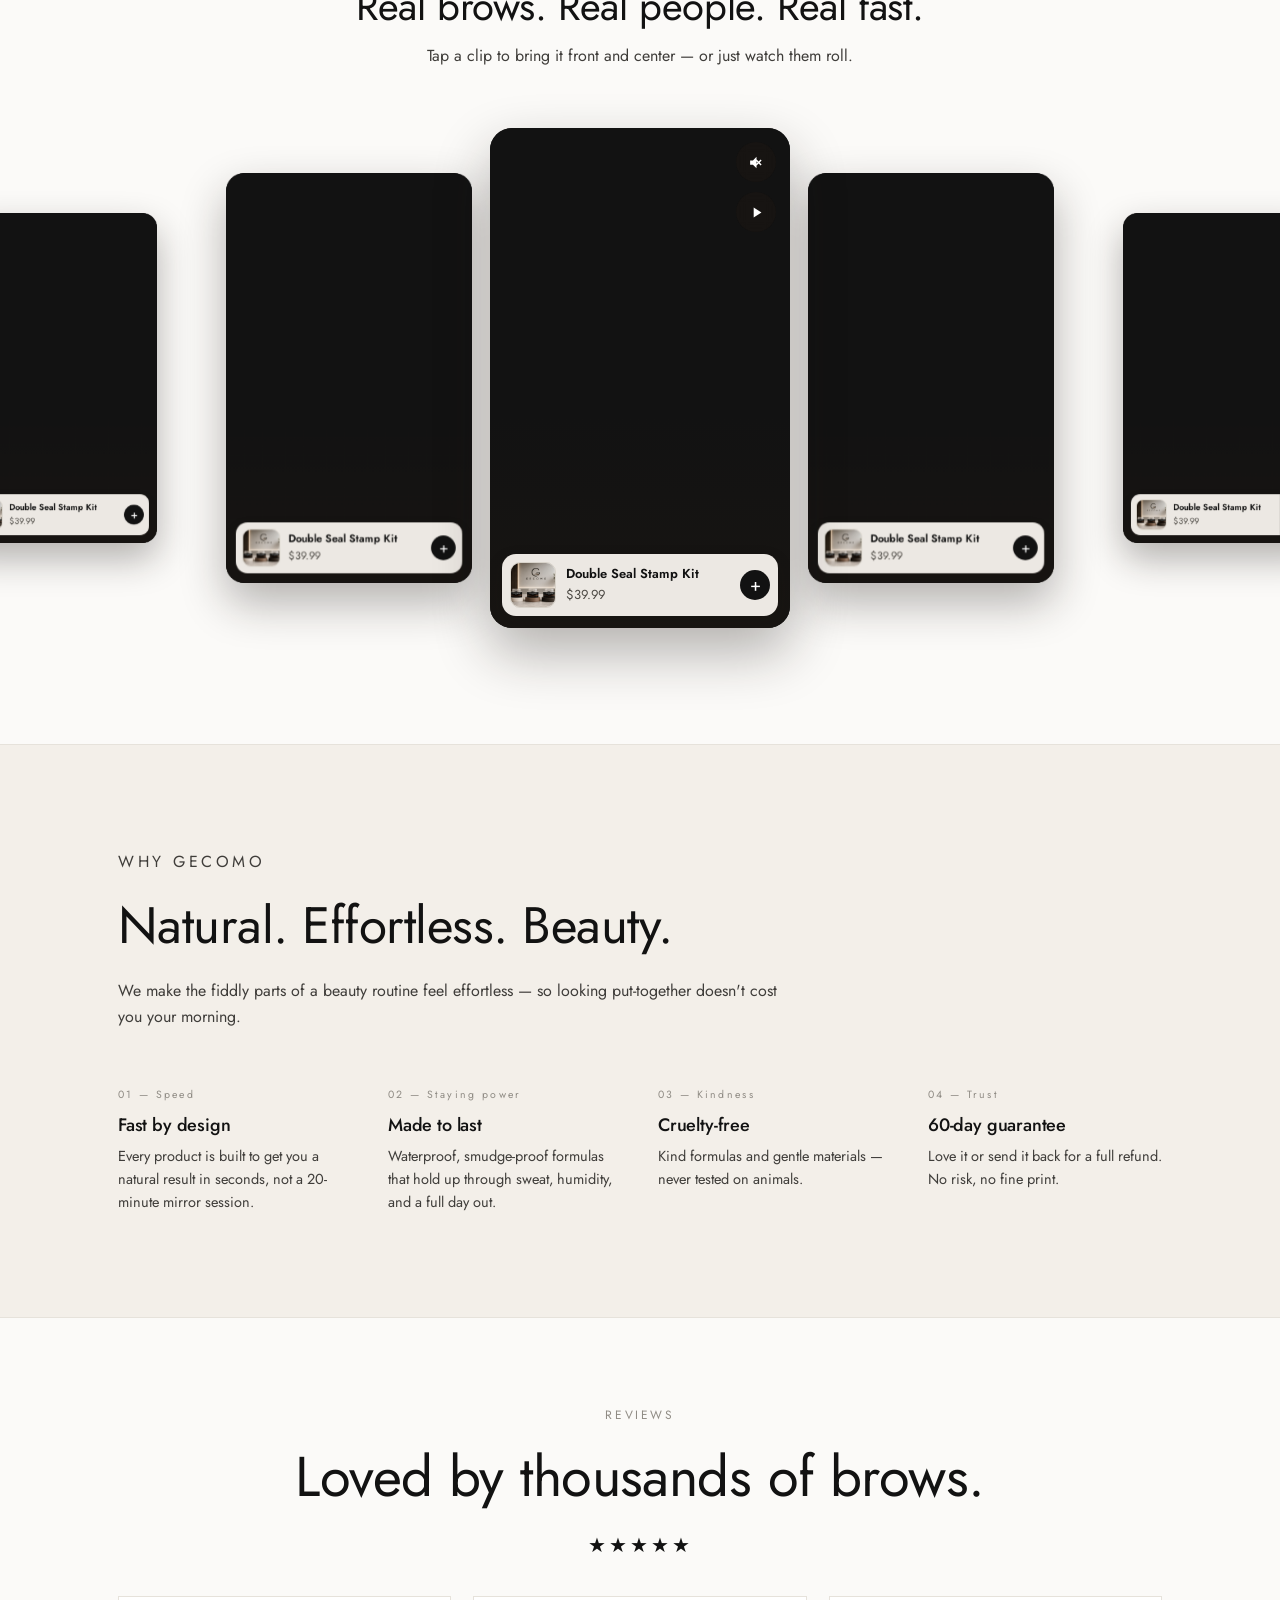
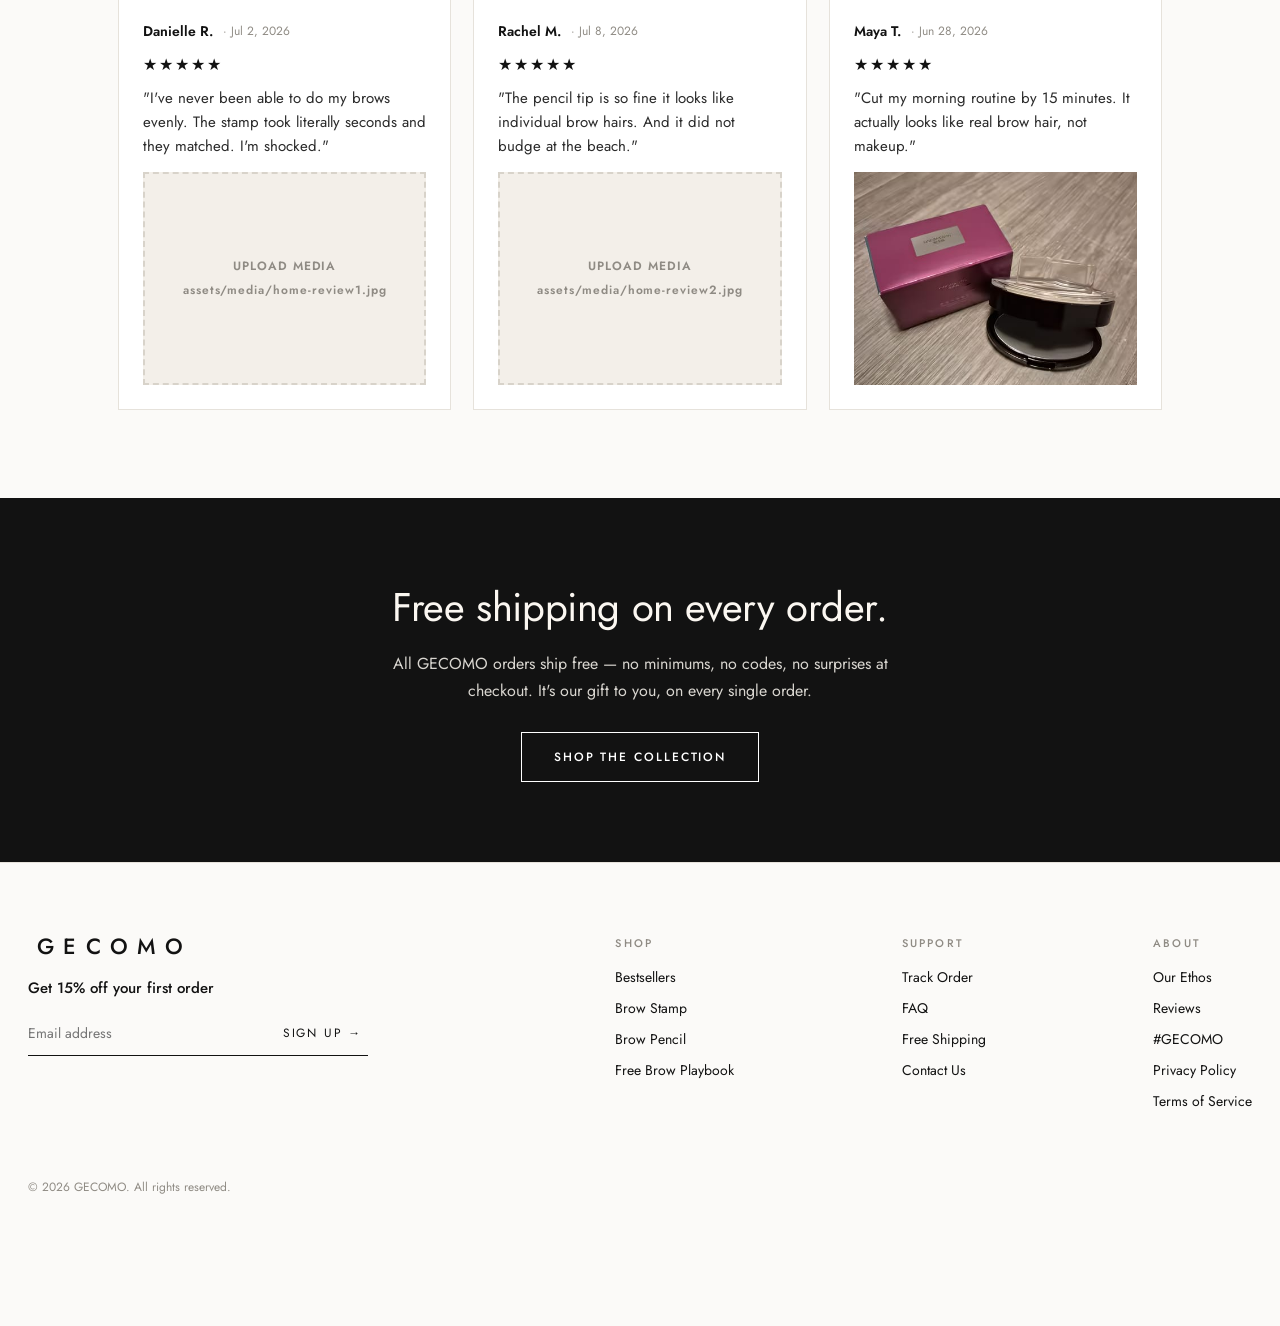
==== commit 3abd0479: "Add retinol serum link to nav" ====
--- a/index.html
+++ b/index.html
@@ -88,6 +88,7 @@
   <nav class="navrow" aria-label="Primary">
     <a href="#shop" class="active" aria-current="page">All</a>
     <a href="#sets">Sets</a>
+    <a href="serum.html">Retinol Serum</a>
     <a href="track.html">Track Order</a>
   </nav>
 </header>
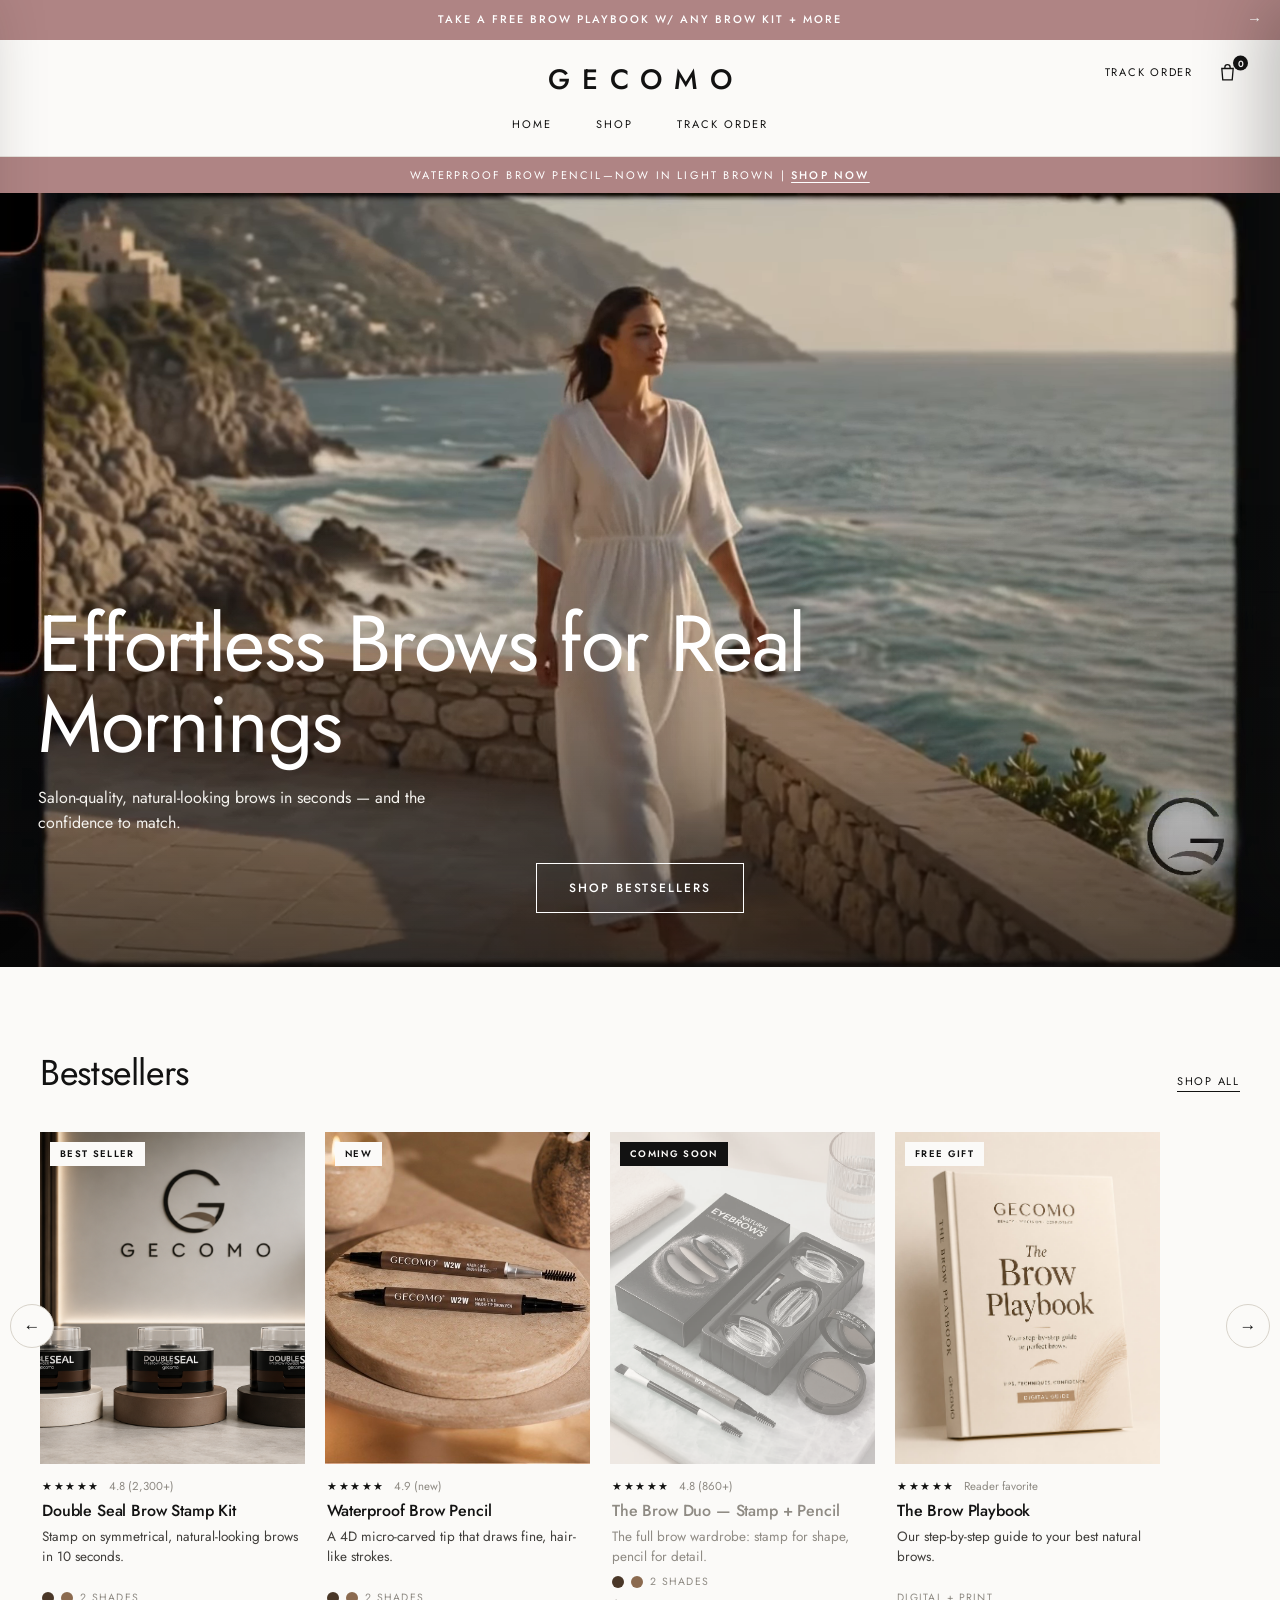
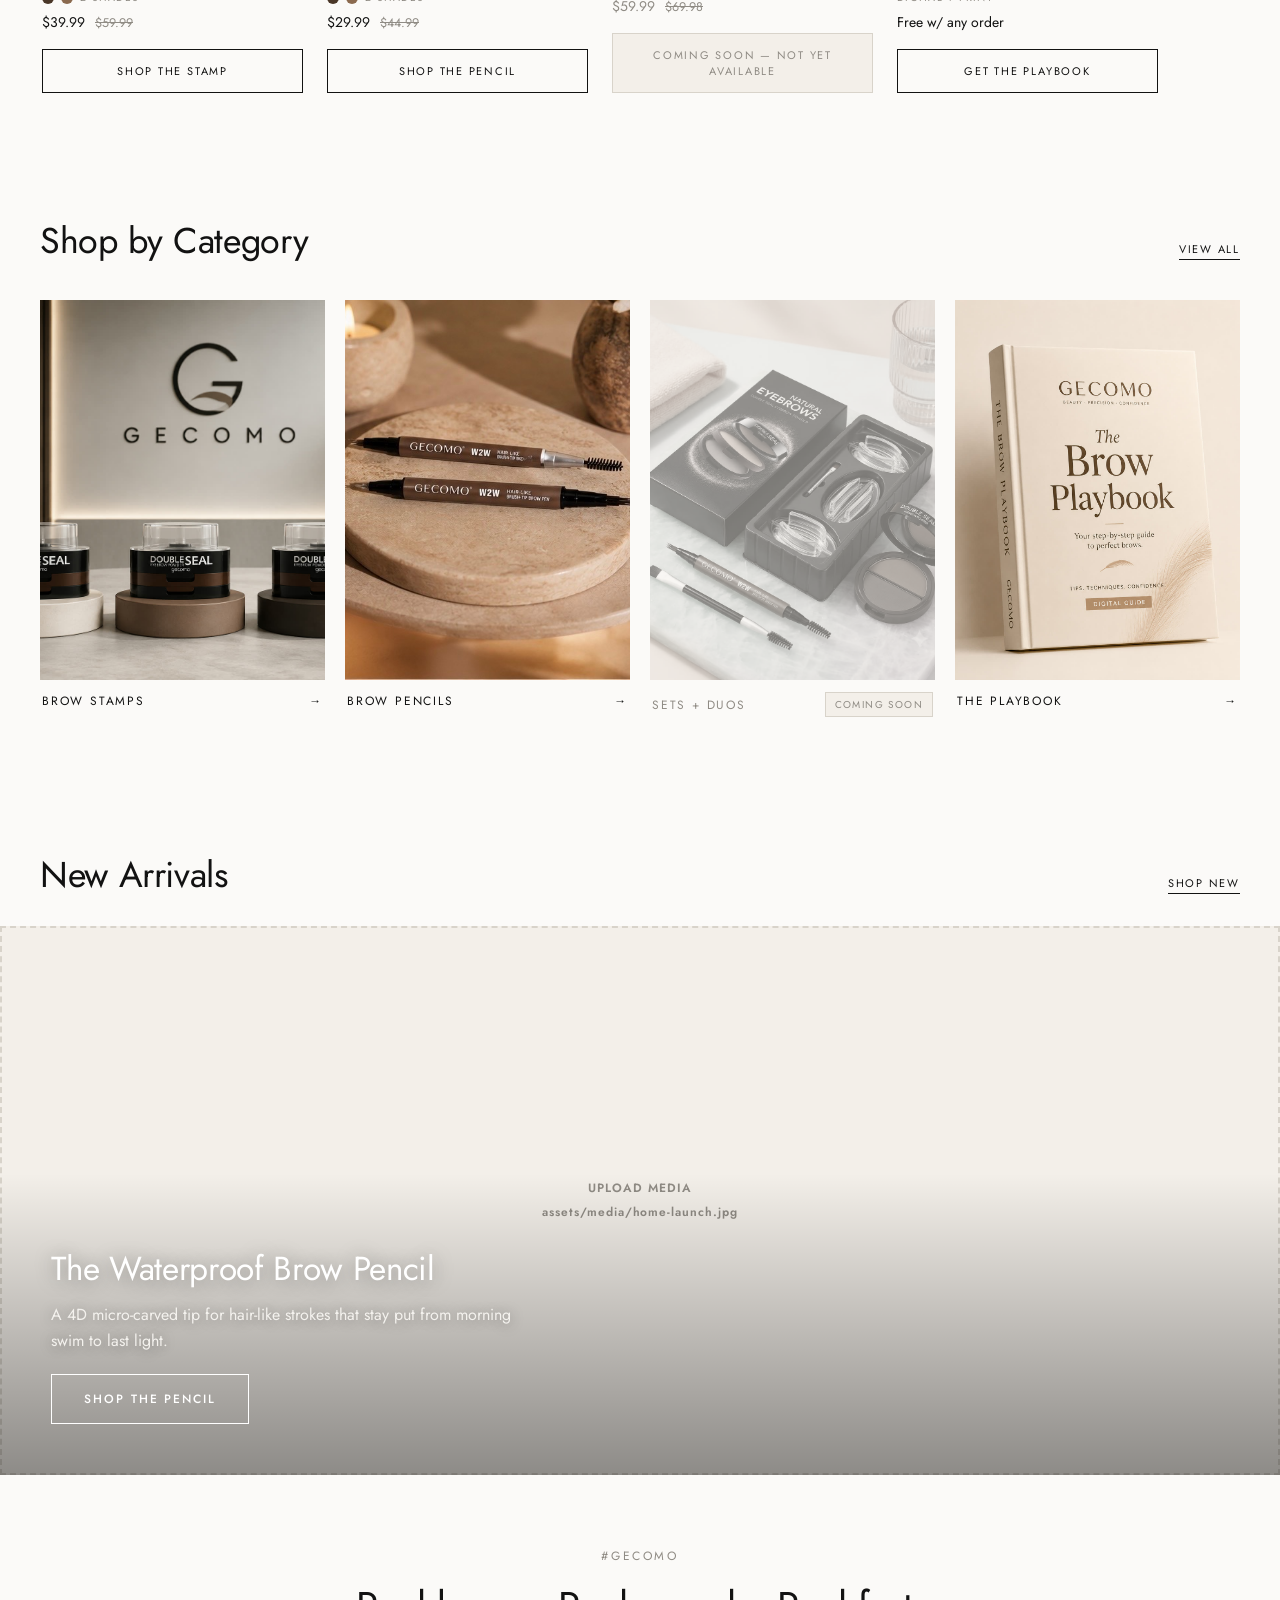
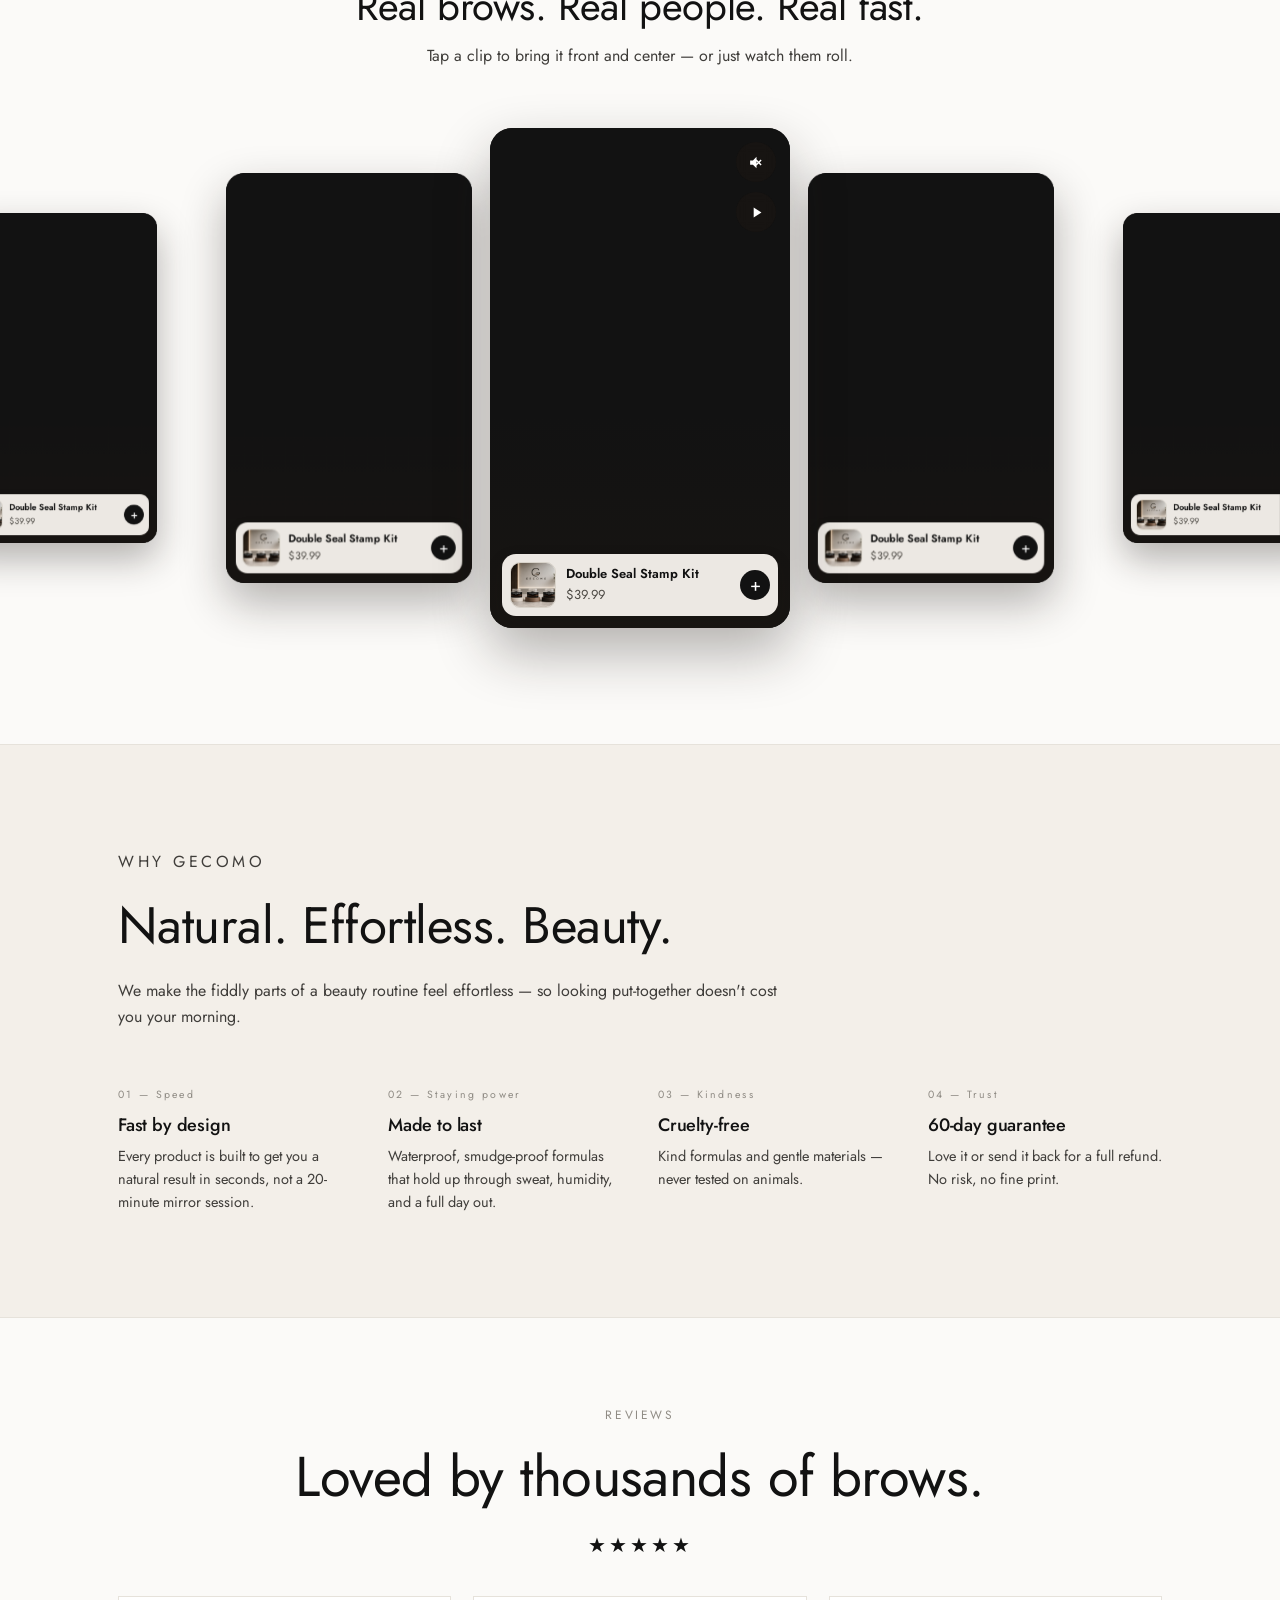
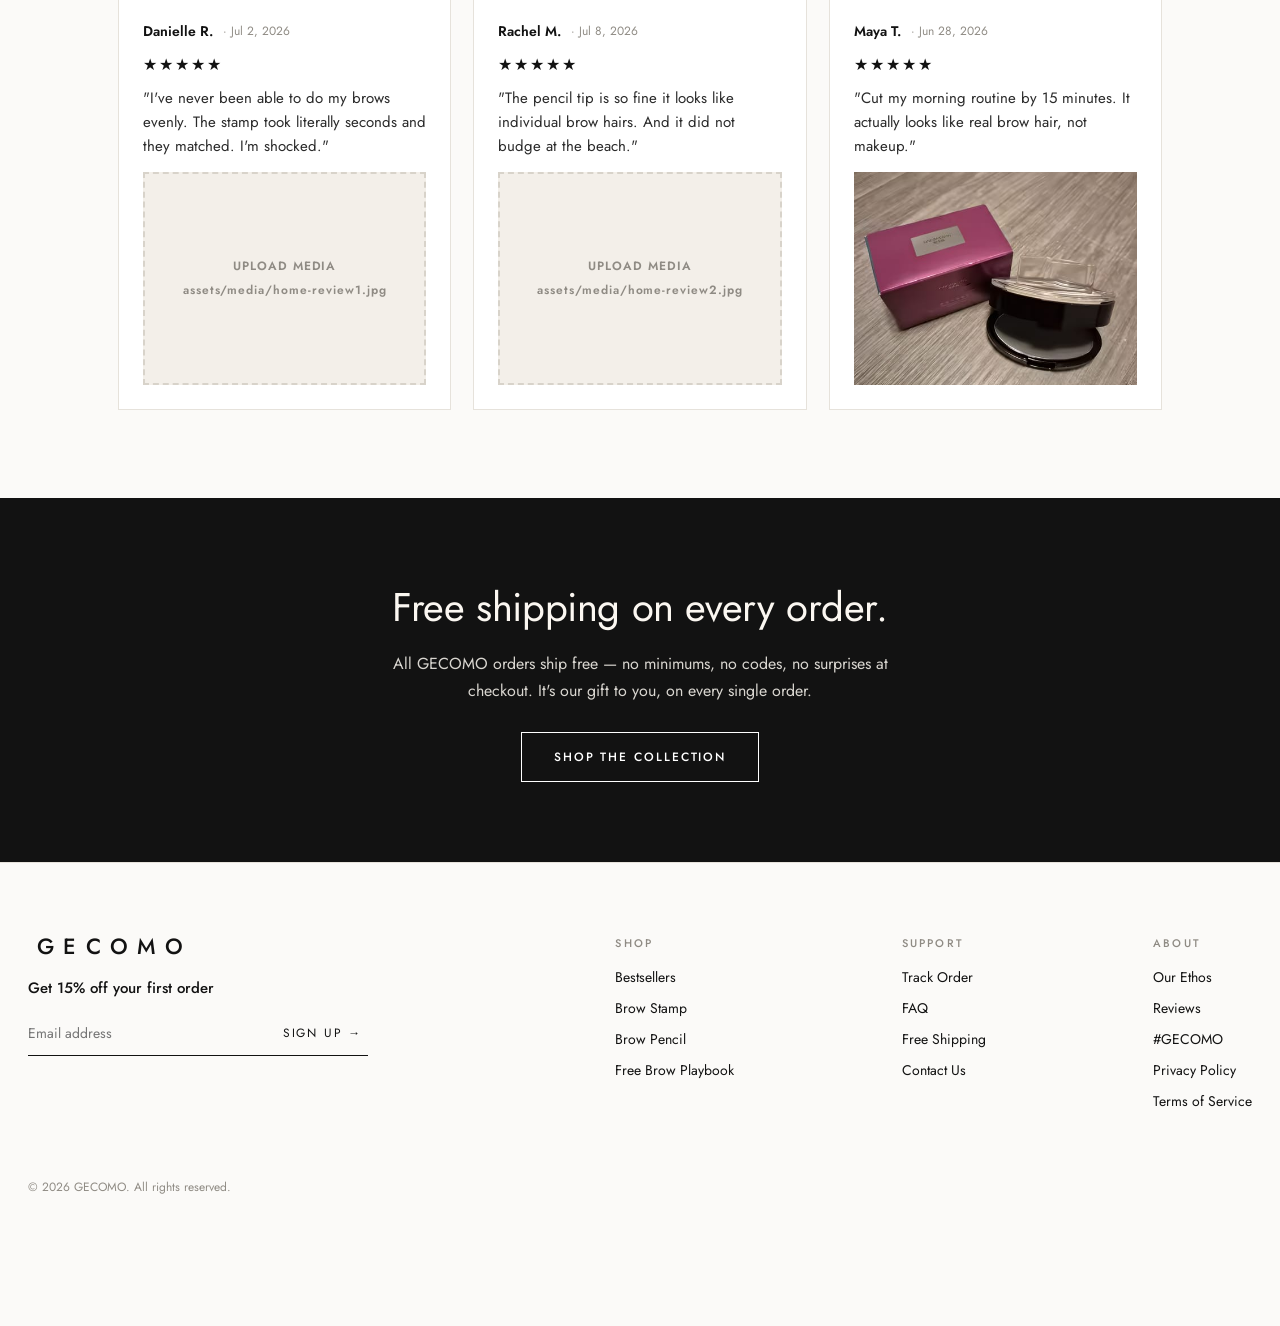
==== commit f2121d52: "fix: standardize nav to Home | Shop | Track on index.html" ====
--- a/index.html
+++ b/index.html
@@ -85,10 +85,9 @@
       </button>
     </div>
   </div>
-  <nav class="navrow" aria-label="Primary">
-    <a href="#shop" class="active" aria-current="page">All</a>
-    <a href="#sets">Sets</a>
-    <a href="serum.html">Retinol Serum</a>
+    <nav class="navrow" aria-label="Primary">
+    <a href="index.html">Home</a>
+    <a href="index.html#shop">Shop</a>
     <a href="track.html">Track Order</a>
   </nav>
 </header>
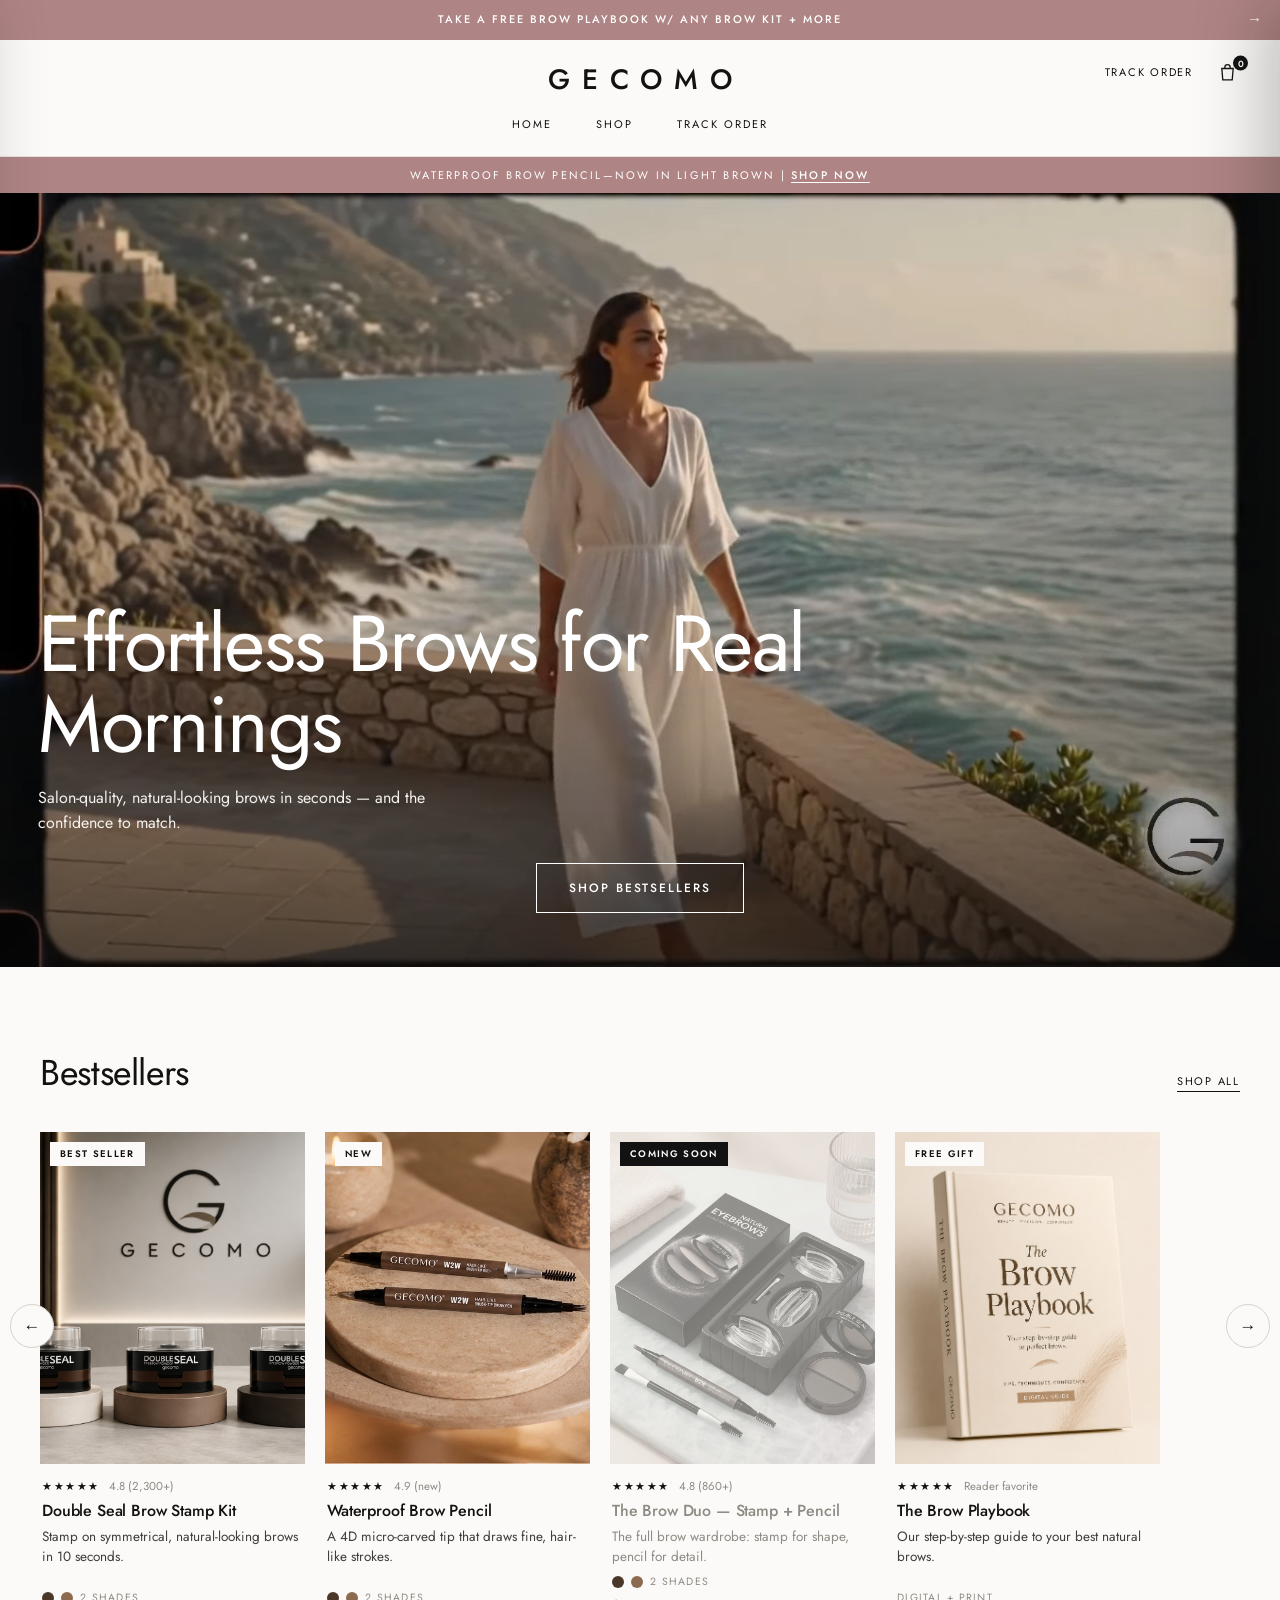
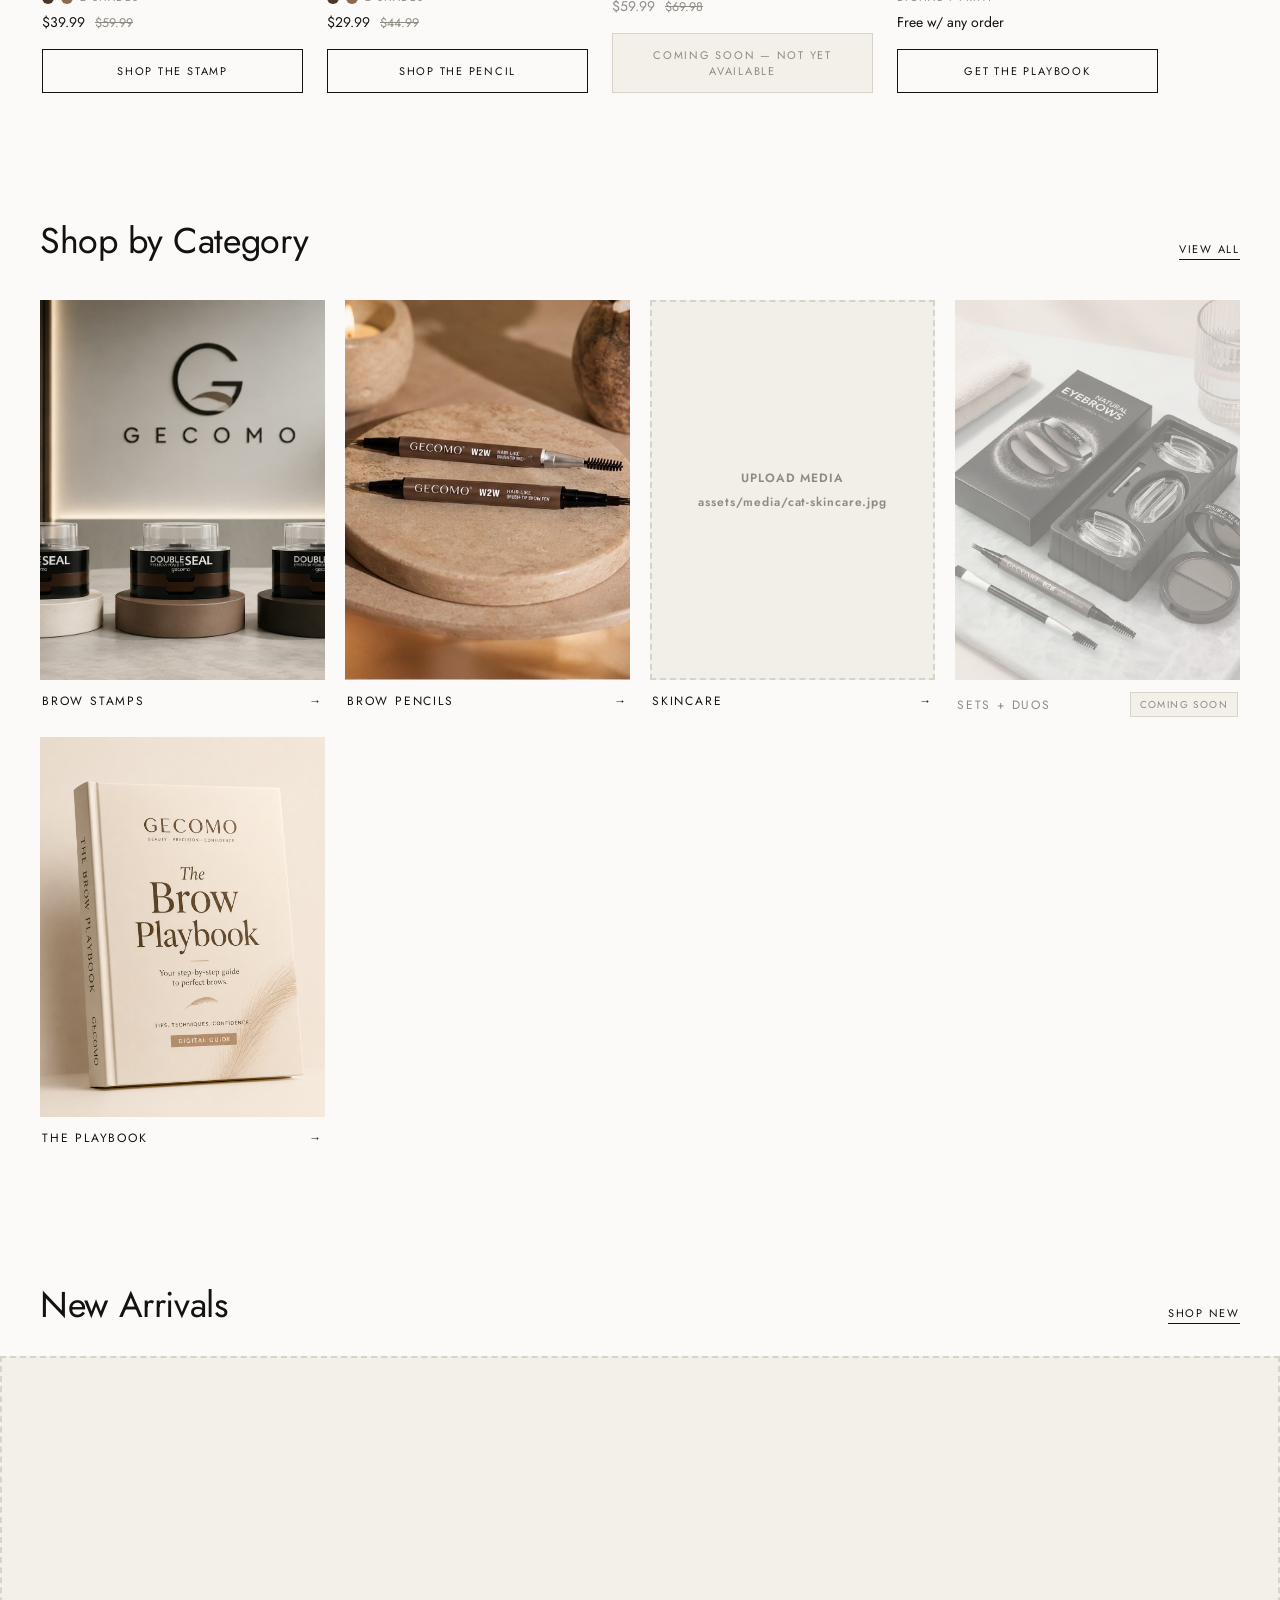
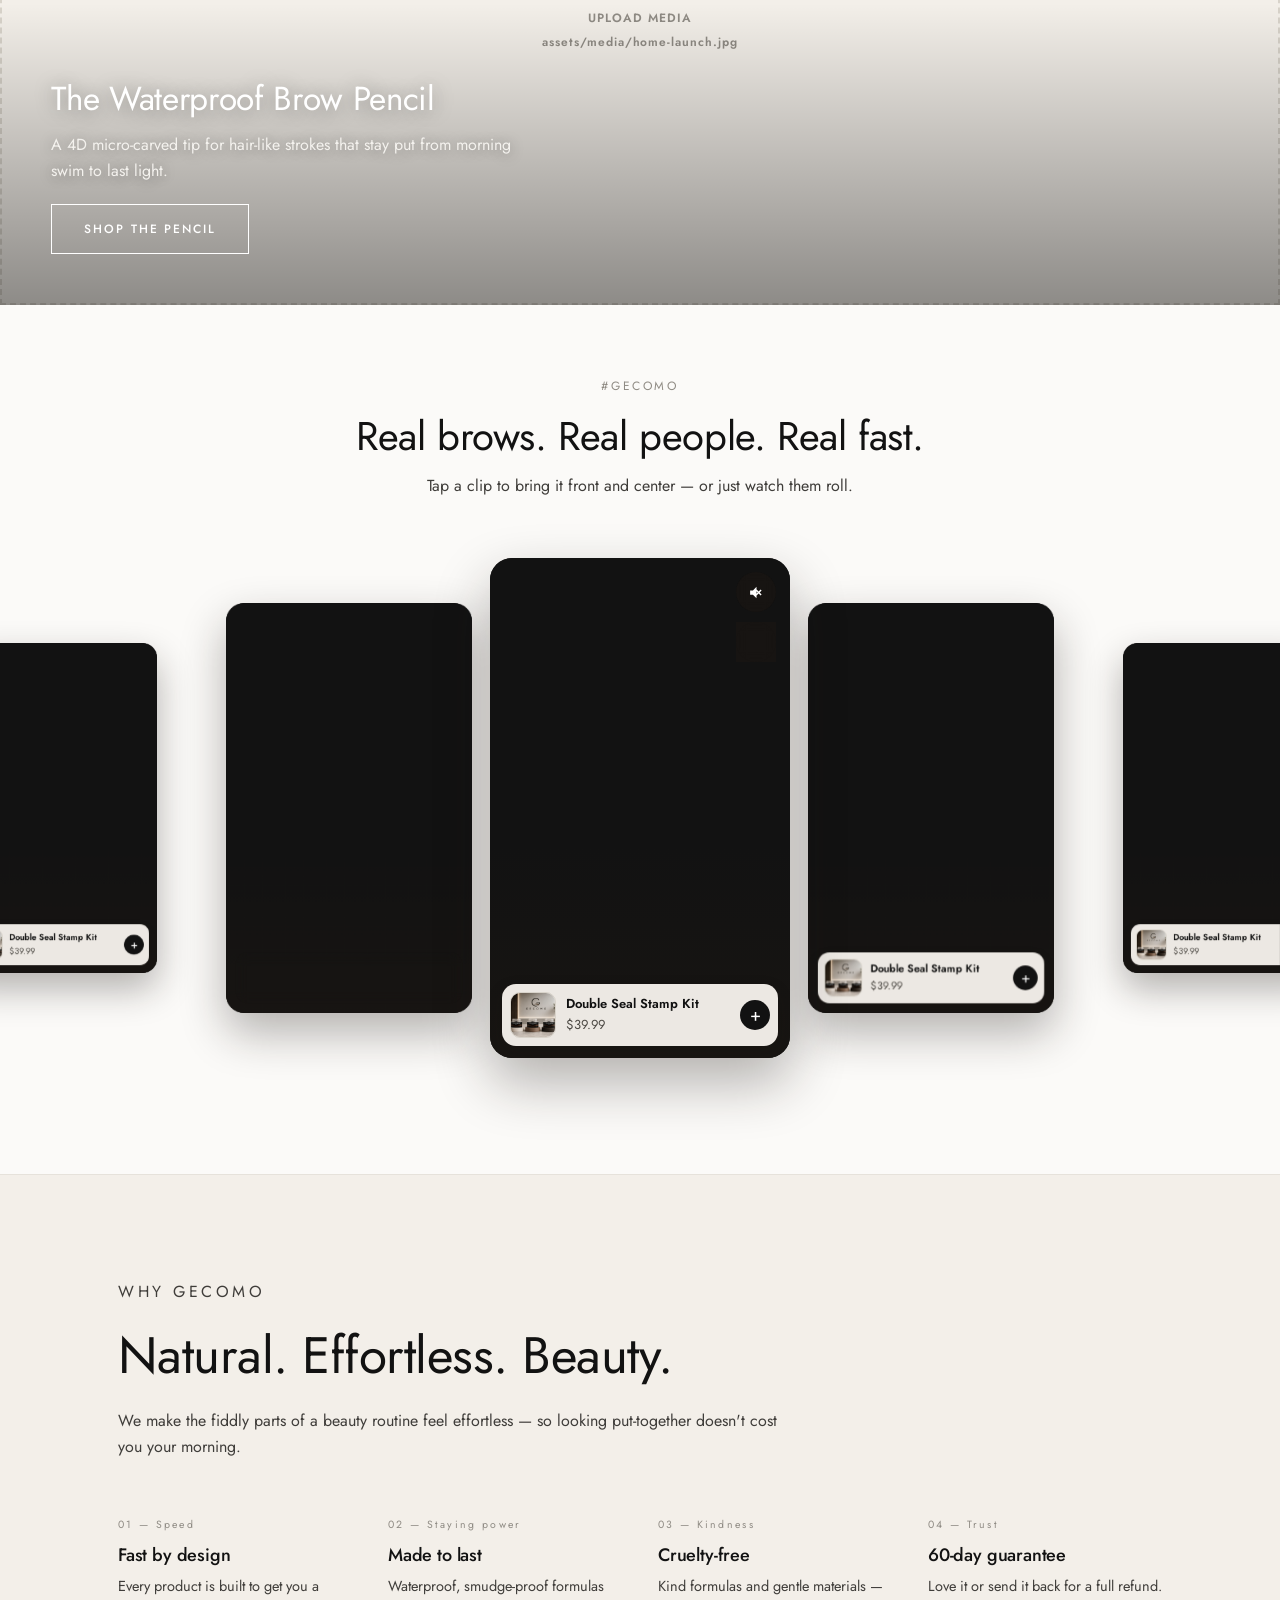
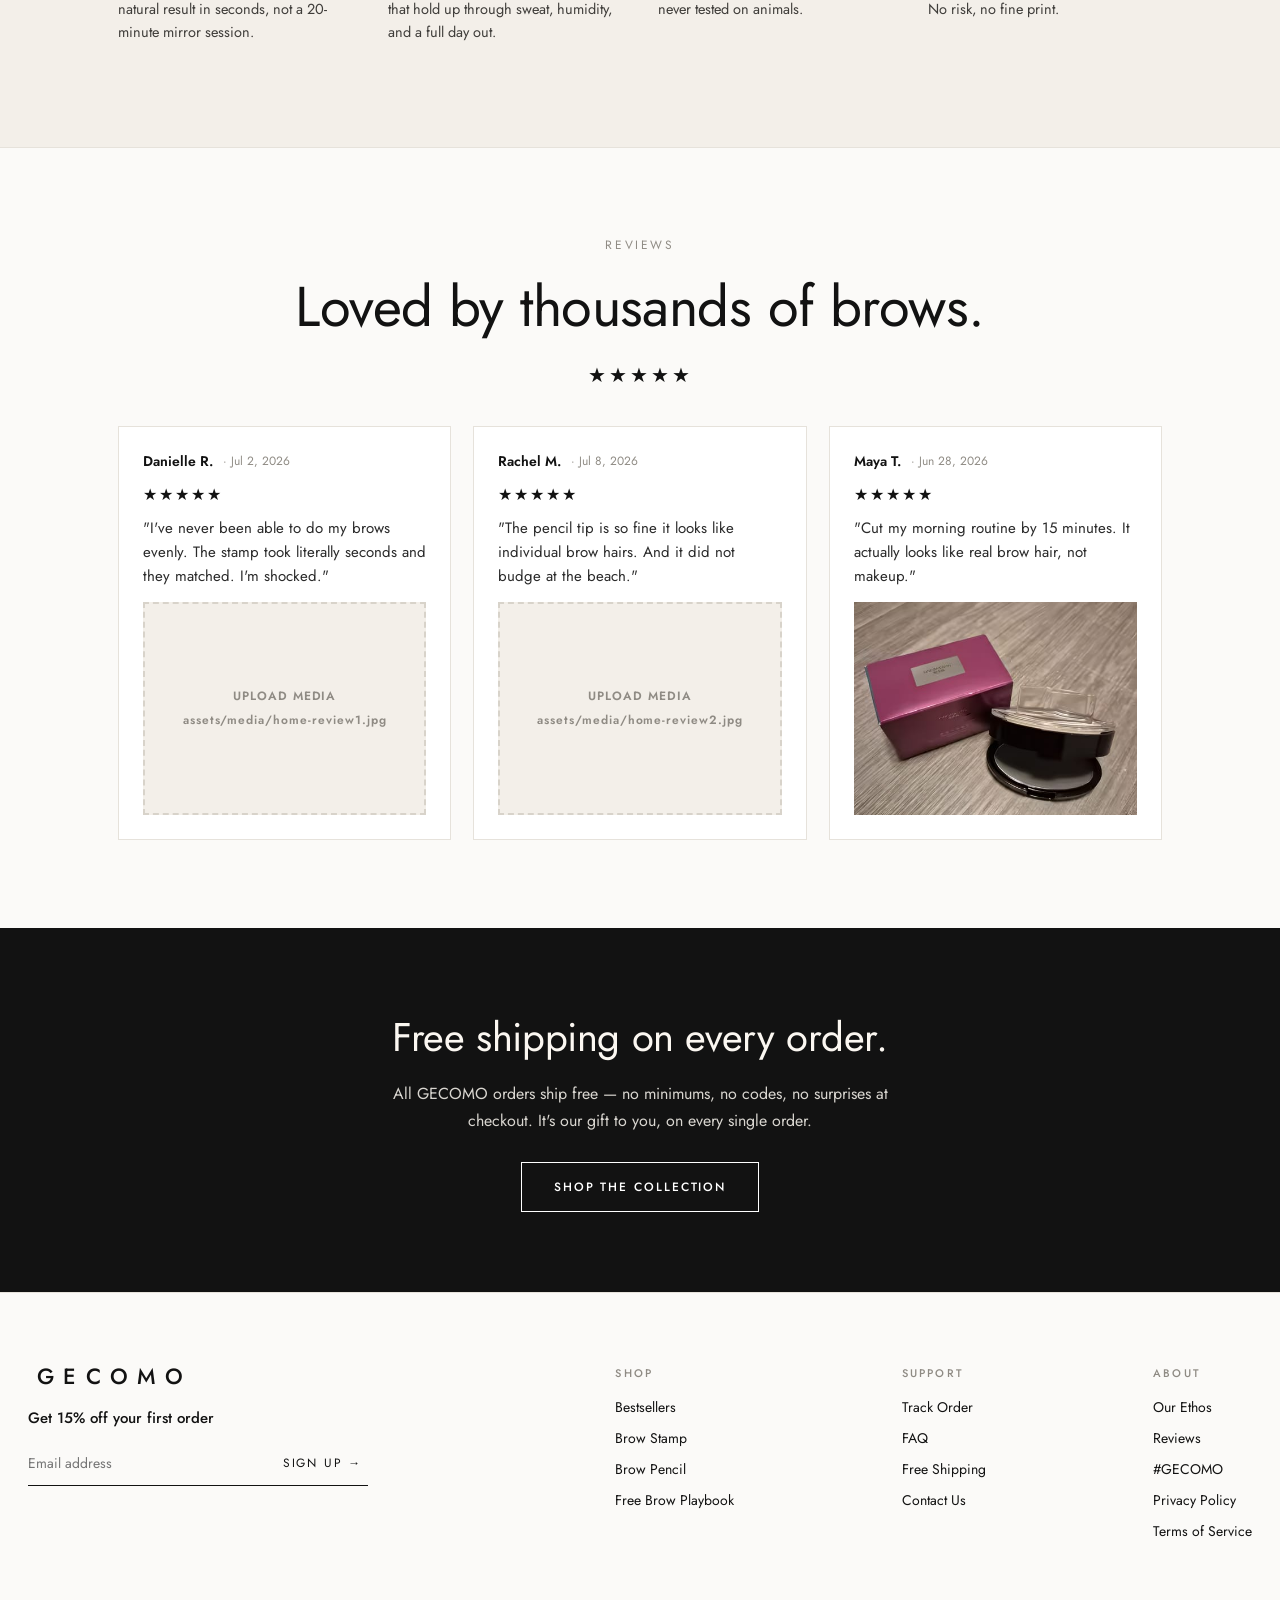
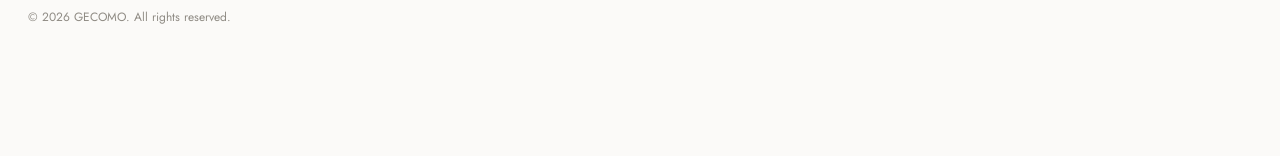
==== commit 745a01fe: "feat: add Skincare category (serum.html) to Shop by Category, fix View All link" ====
--- a/index.html
+++ b/index.html
@@ -147,7 +147,7 @@
 <section id="shop">
   <div class="row-head">
     <h2>Bestsellers</h2>
-    <a class="all-link" href="bestsellers.html">Shop All</a>
+    <a class="all-link" href="#shop">Shop All</a>
   </div>
   <div class="rail-wrap">
     <button class="rail-btn prev" type="button" aria-label="Previous products">&larr;</button>
@@ -222,7 +222,7 @@
 <section id="categories">
   <div class="row-head">
     <h2>Shop by Category</h2>
-    <a class="all-link" href="bestsellers.html">View All</a>
+    <a class="all-link" href="#shop">View All</a>
   </div>
   <div class="cat-grid2">
     <a class="cat-card" href="stamp.html">
@@ -236,6 +236,12 @@
         <img src="assets/media/cat-pencils.jpg" alt="Brow Pencils" loading="lazy" onerror="this.classList.add('media-missing')">
       </div>
       <div class="cat-label"><span>Brow Pencils</span><span>&rarr;</span></div>
+    </a>
+    <a class="cat-card" href="serum.html">
+      <div class="media media-slot" data-file="assets/media/cat-skincare.jpg">
+        <img src="assets/media/cat-skincare.jpg" alt="Skincare" loading="lazy" onerror="this.classList.add('media-missing')">
+      </div>
+      <div class="cat-label"><span>Skincare</span><span>&rarr;</span></div>
     </a>
     <div class="cat-card coming-soon" id="sets" aria-disabled="true">
       <div class="media media-slot" data-file="assets/media/cat-sets.jpg">
@@ -367,7 +373,7 @@
     </div>
     <div class="foot-col">
       <h5>Shop</h5>
-      <a href="bestsellers.html">Bestsellers</a>
+      <a href="#shop">Bestsellers</a>
       <a href="stamp.html">Brow Stamp</a>
       <a href="pencil.html">Brow Pencil</a>
       <a href="stamp.html#guide">Free Brow Playbook</a>
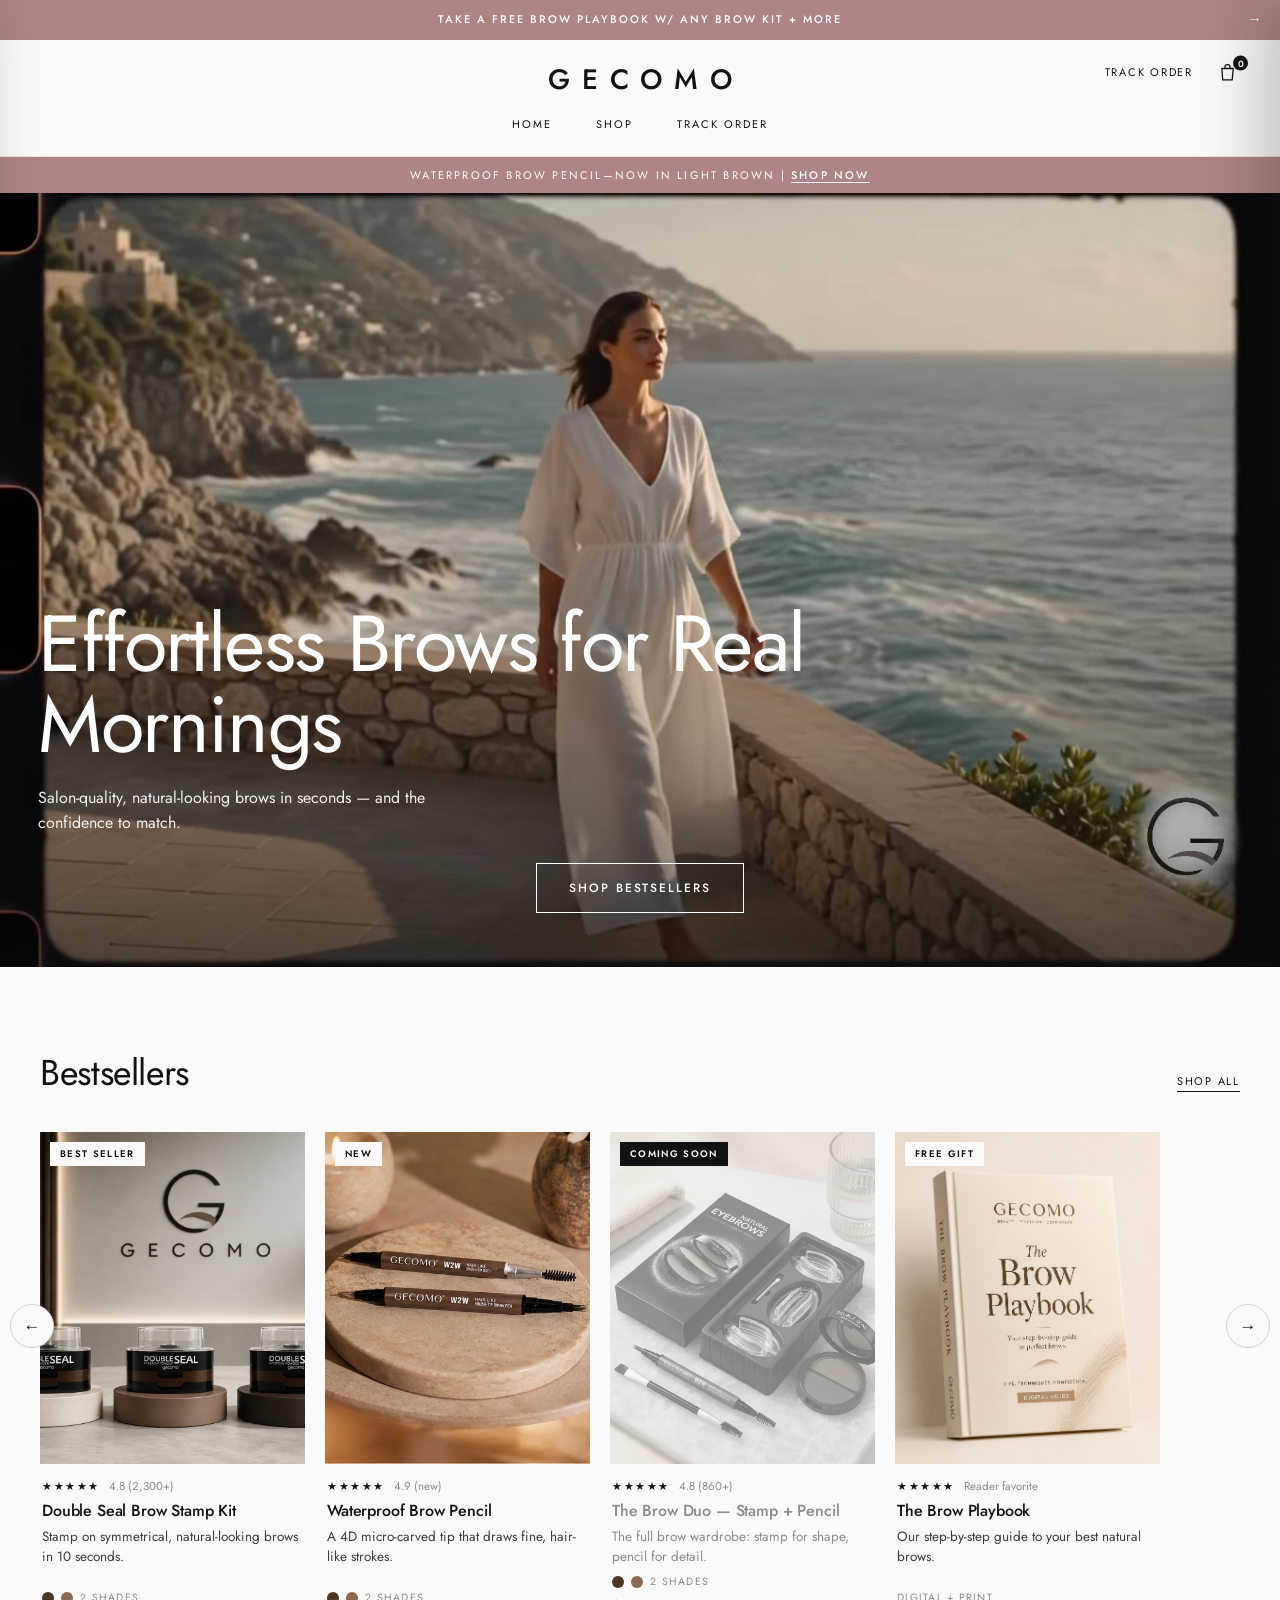
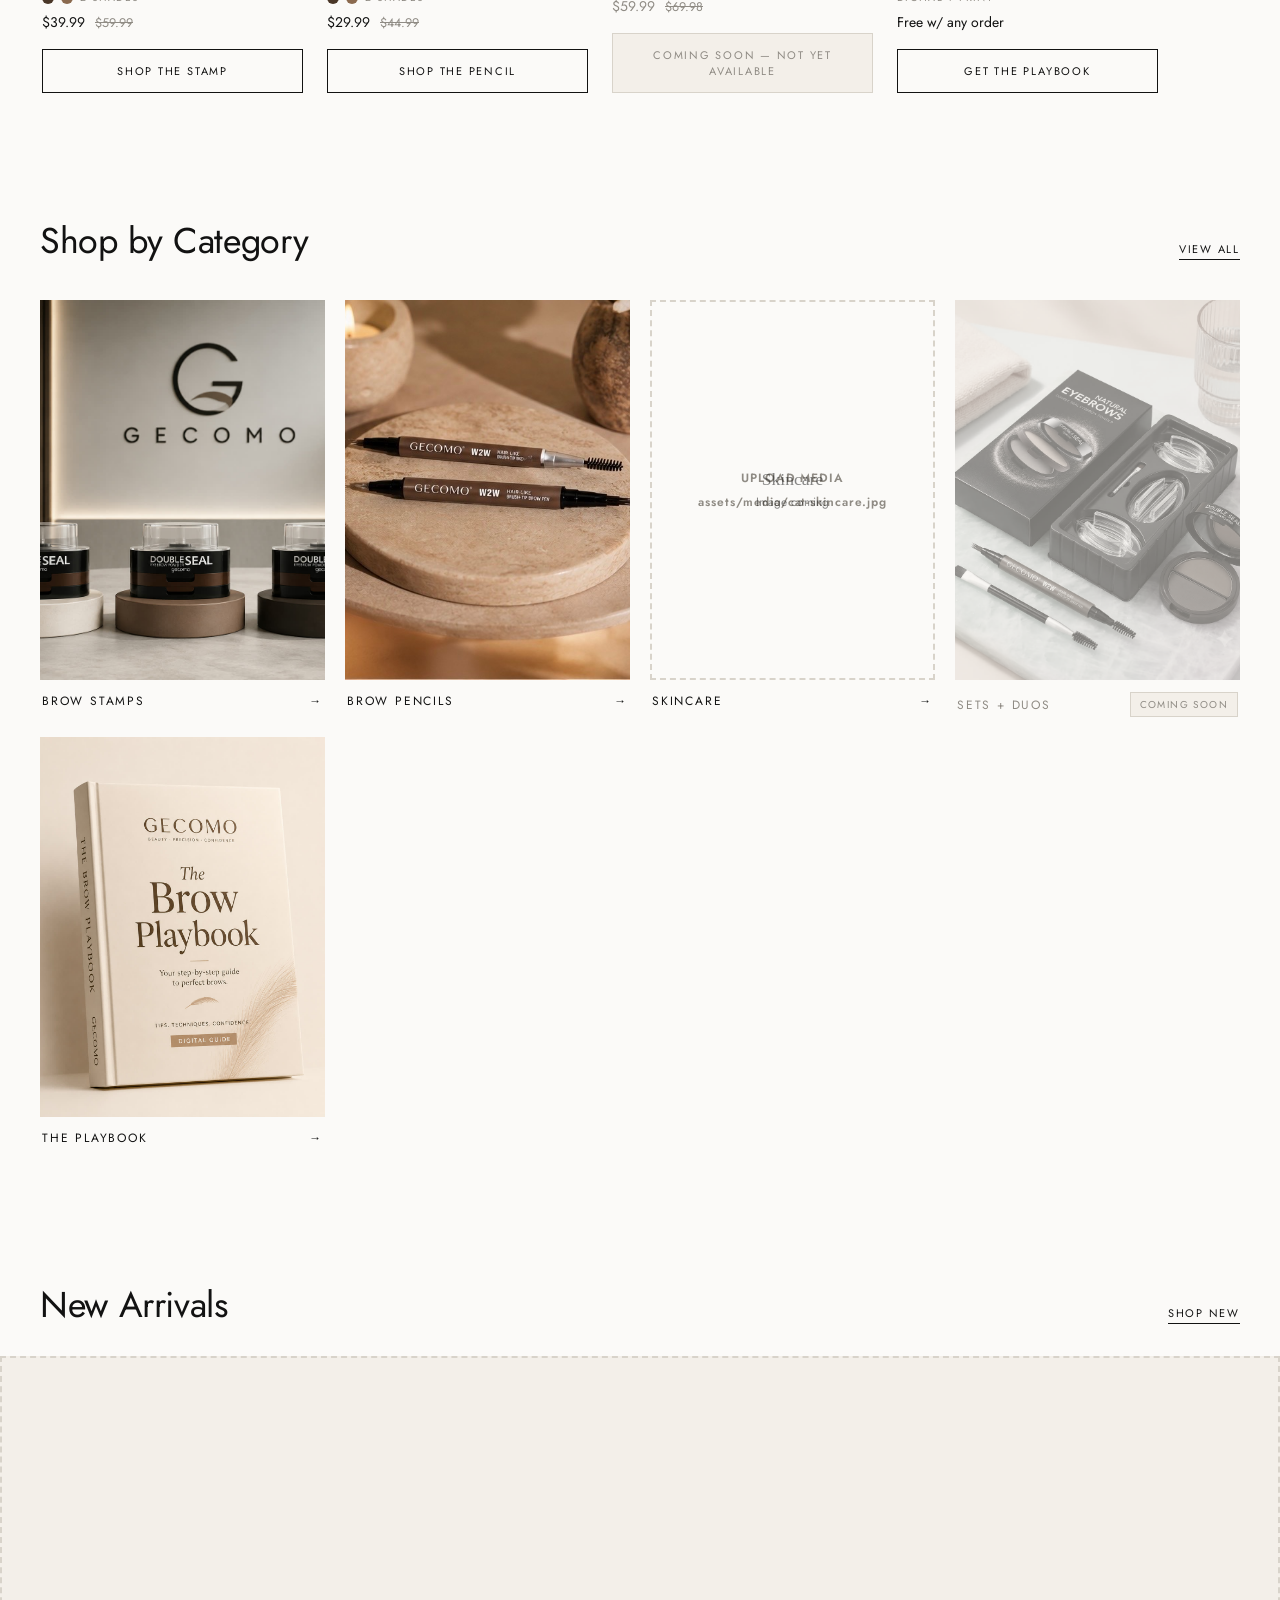
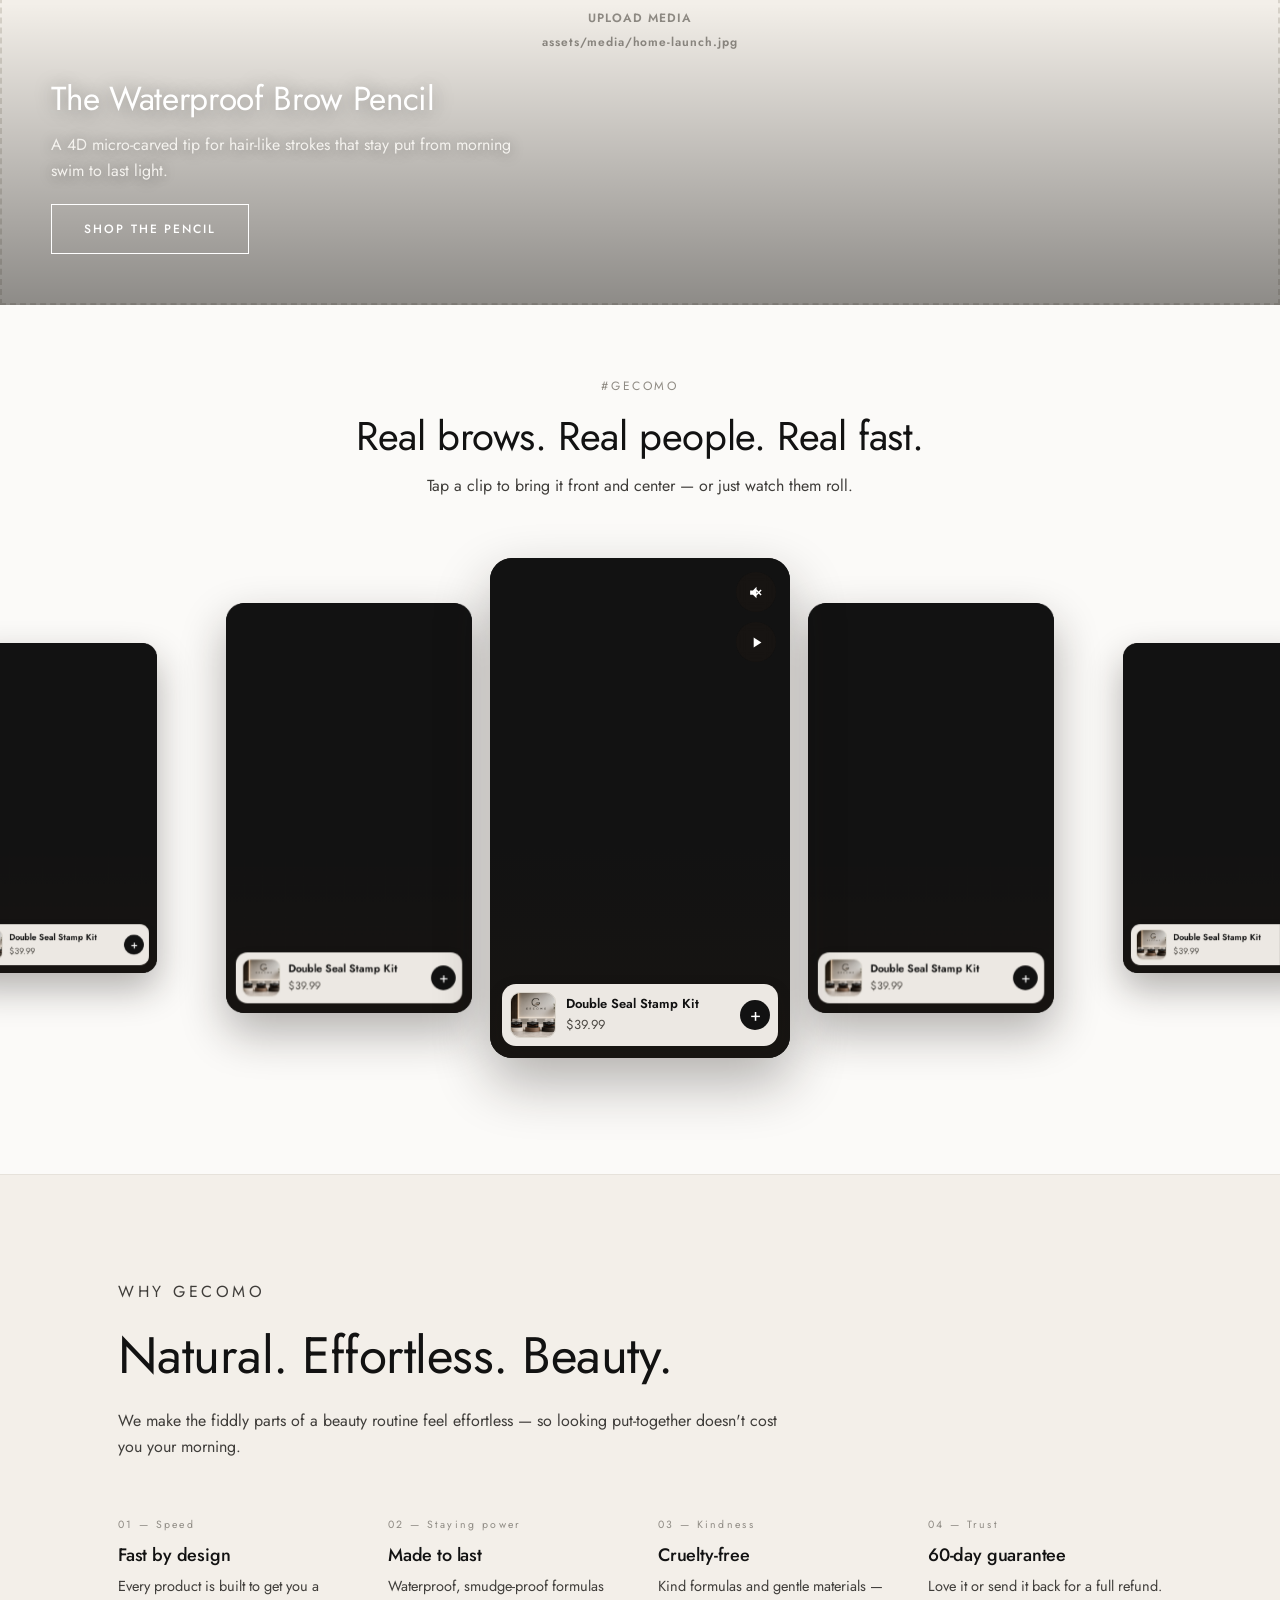
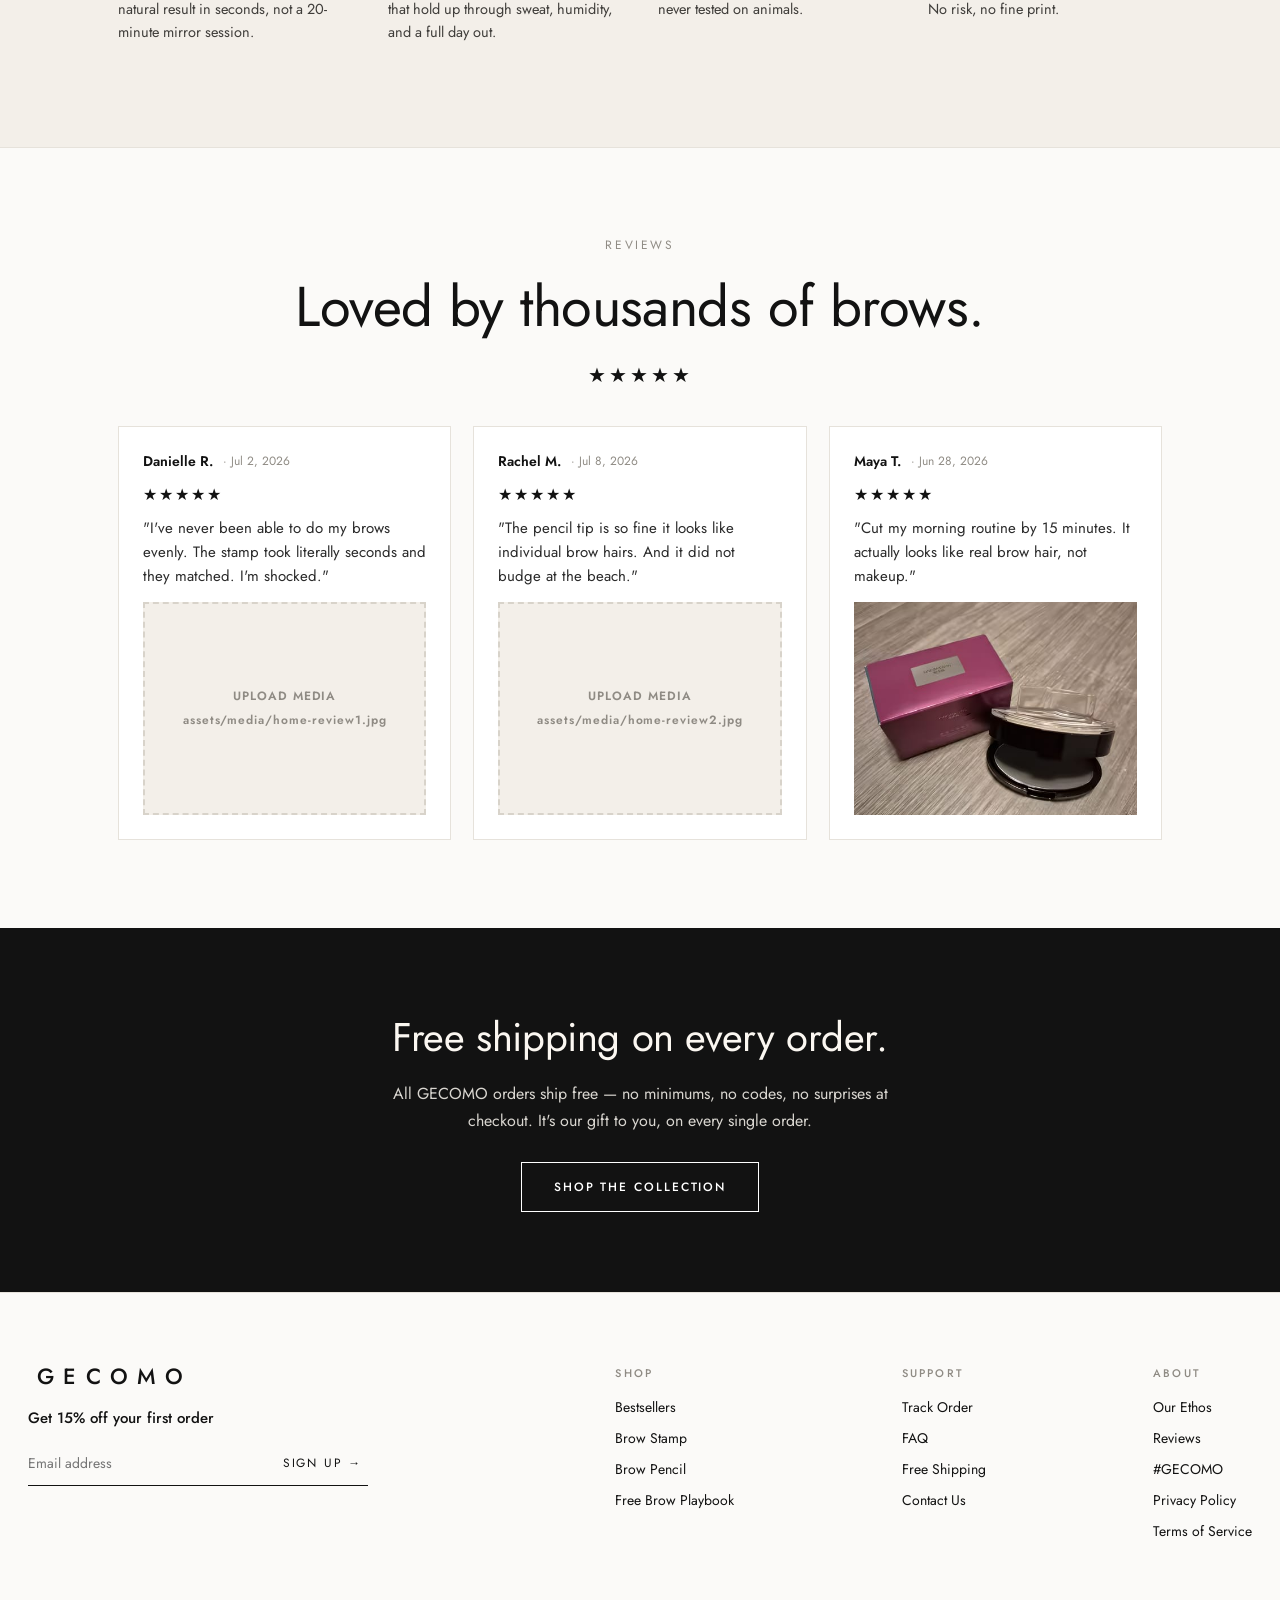
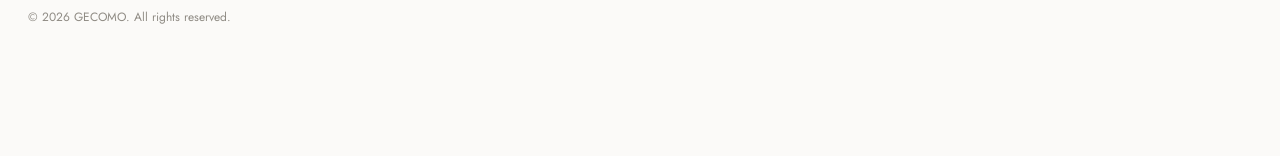
==== commit 81f41b94: "fix: placeholder for Skincare category image" ====
--- a/index.html
+++ b/index.html
@@ -238,8 +238,8 @@
       <div class="cat-label"><span>Brow Pencils</span><span>&rarr;</span></div>
     </a>
     <a class="cat-card" href="serum.html">
-      <div class="media media-slot" data-file="assets/media/cat-skincare.jpg">
-        <img src="assets/media/cat-skincare.jpg" alt="Skincare" loading="lazy" onerror="this.classList.add('media-missing')">
+      <div class="media media-slot data-slot" data-file="assets/media/cat-skincare.jpg" style="background:var(--cream);display:flex;align-items:center;justify-content:center;min-height:180px;">
+        <span style="font-family:'Marcellus',serif;font-size:1.1rem;color:var(--ink);opacity:0.5;text-align:center;padding:1rem;">Skincare<br/><span style="font-size:0.75rem;font-family:'Jost',sans-serif;">Image coming</span></span>
       </div>
       <div class="cat-label"><span>Skincare</span><span>&rarr;</span></div>
     </a>
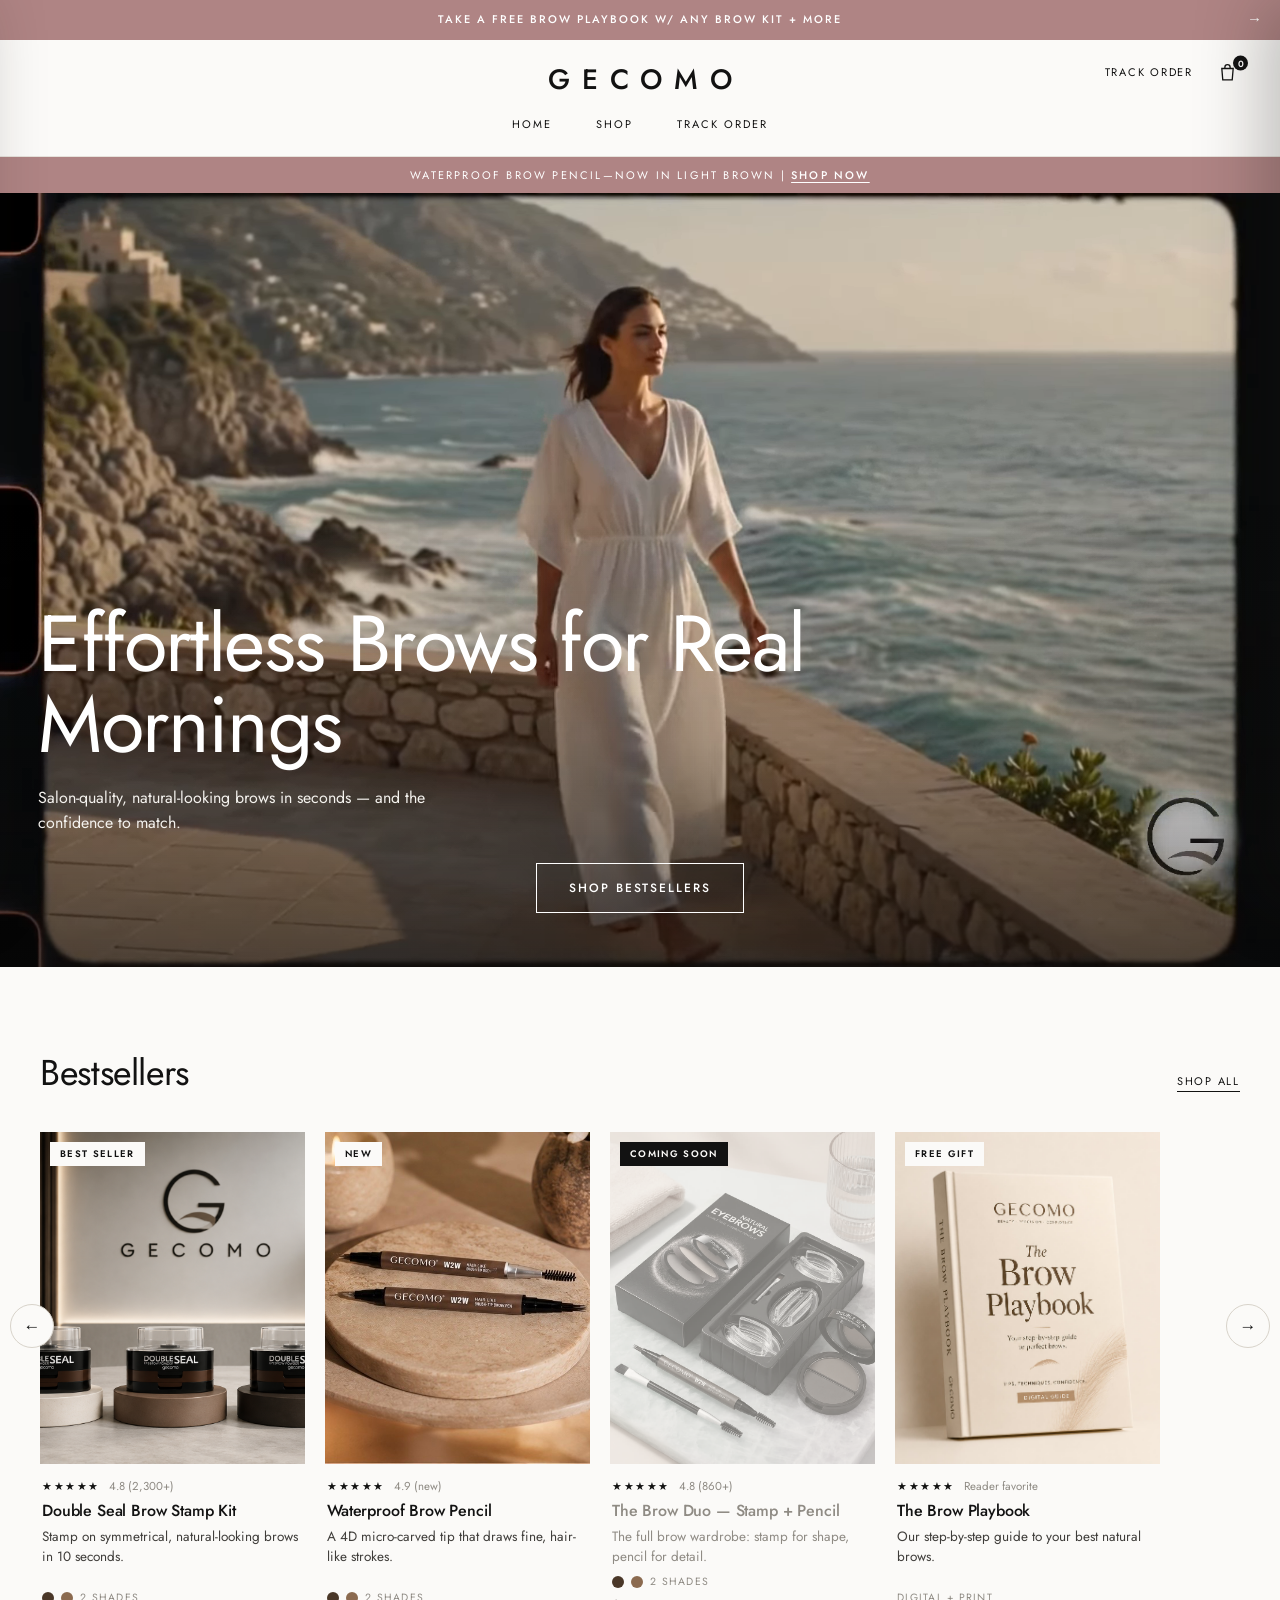
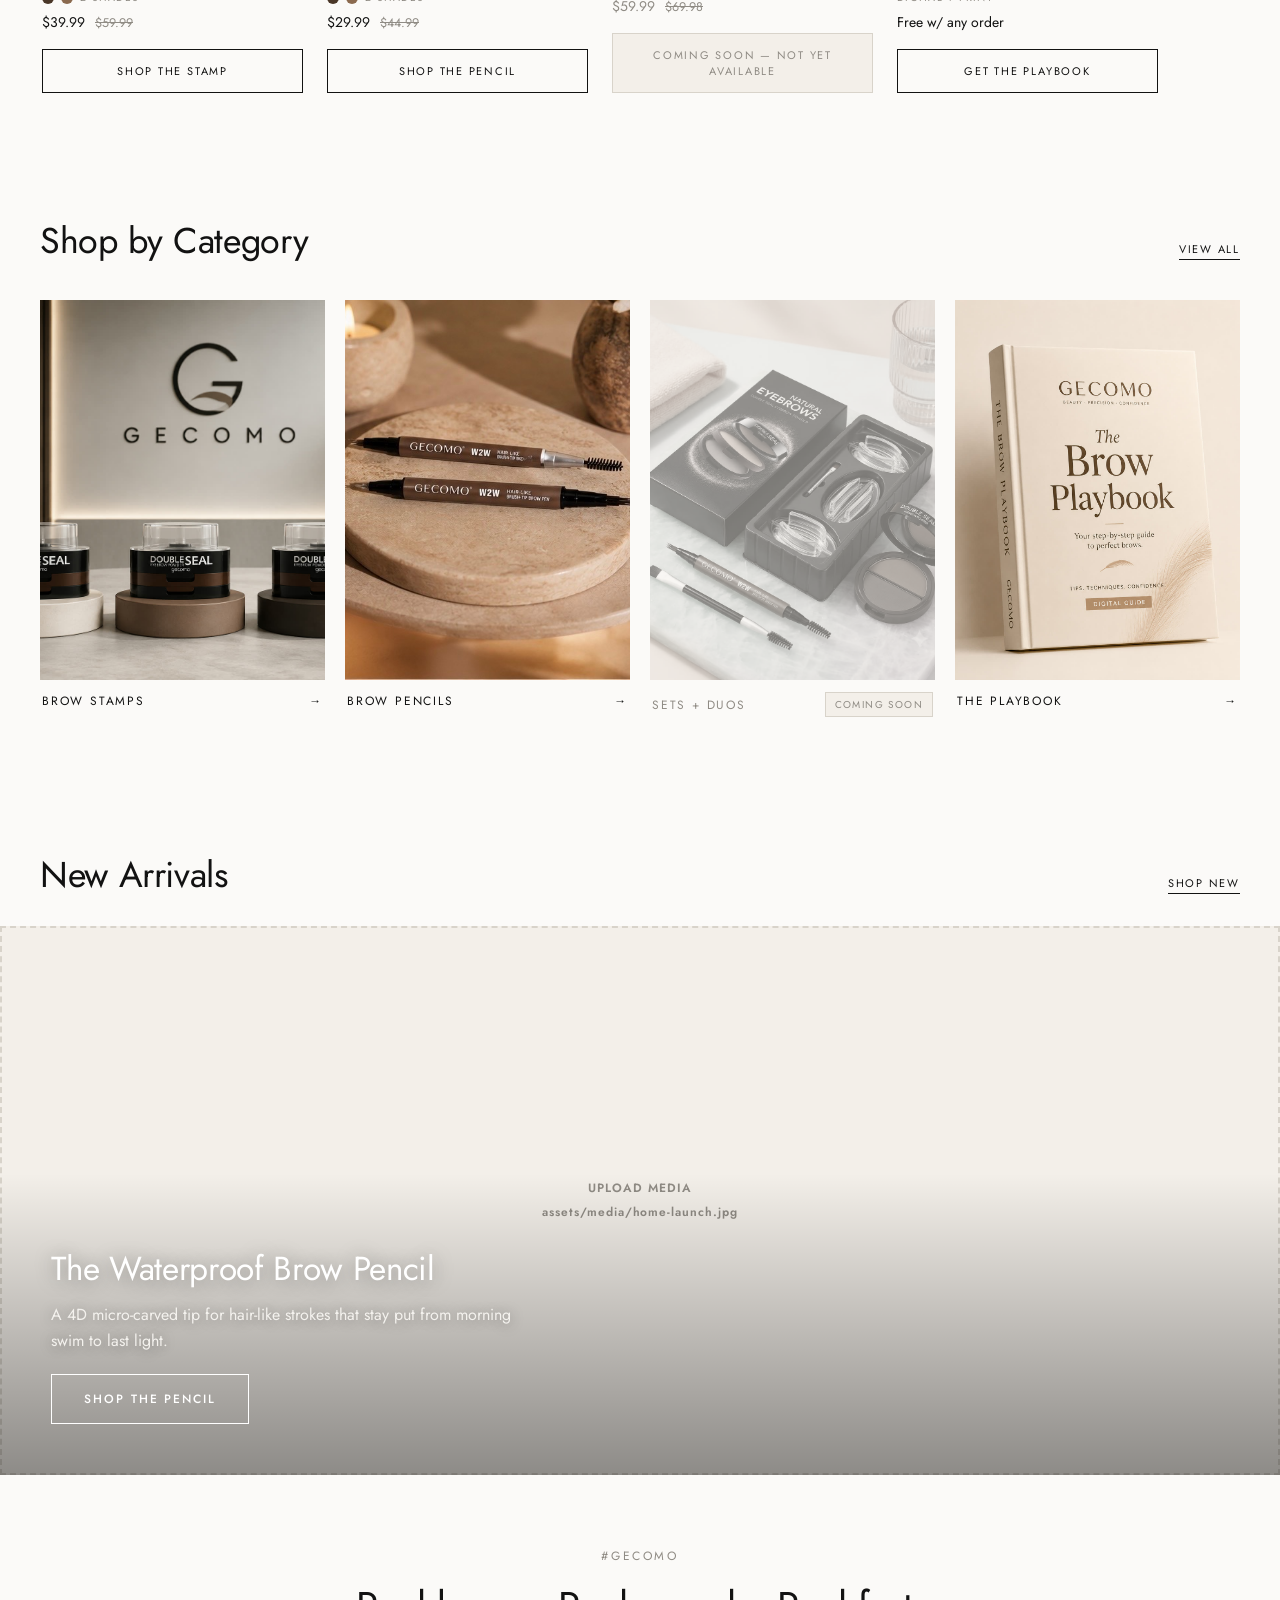
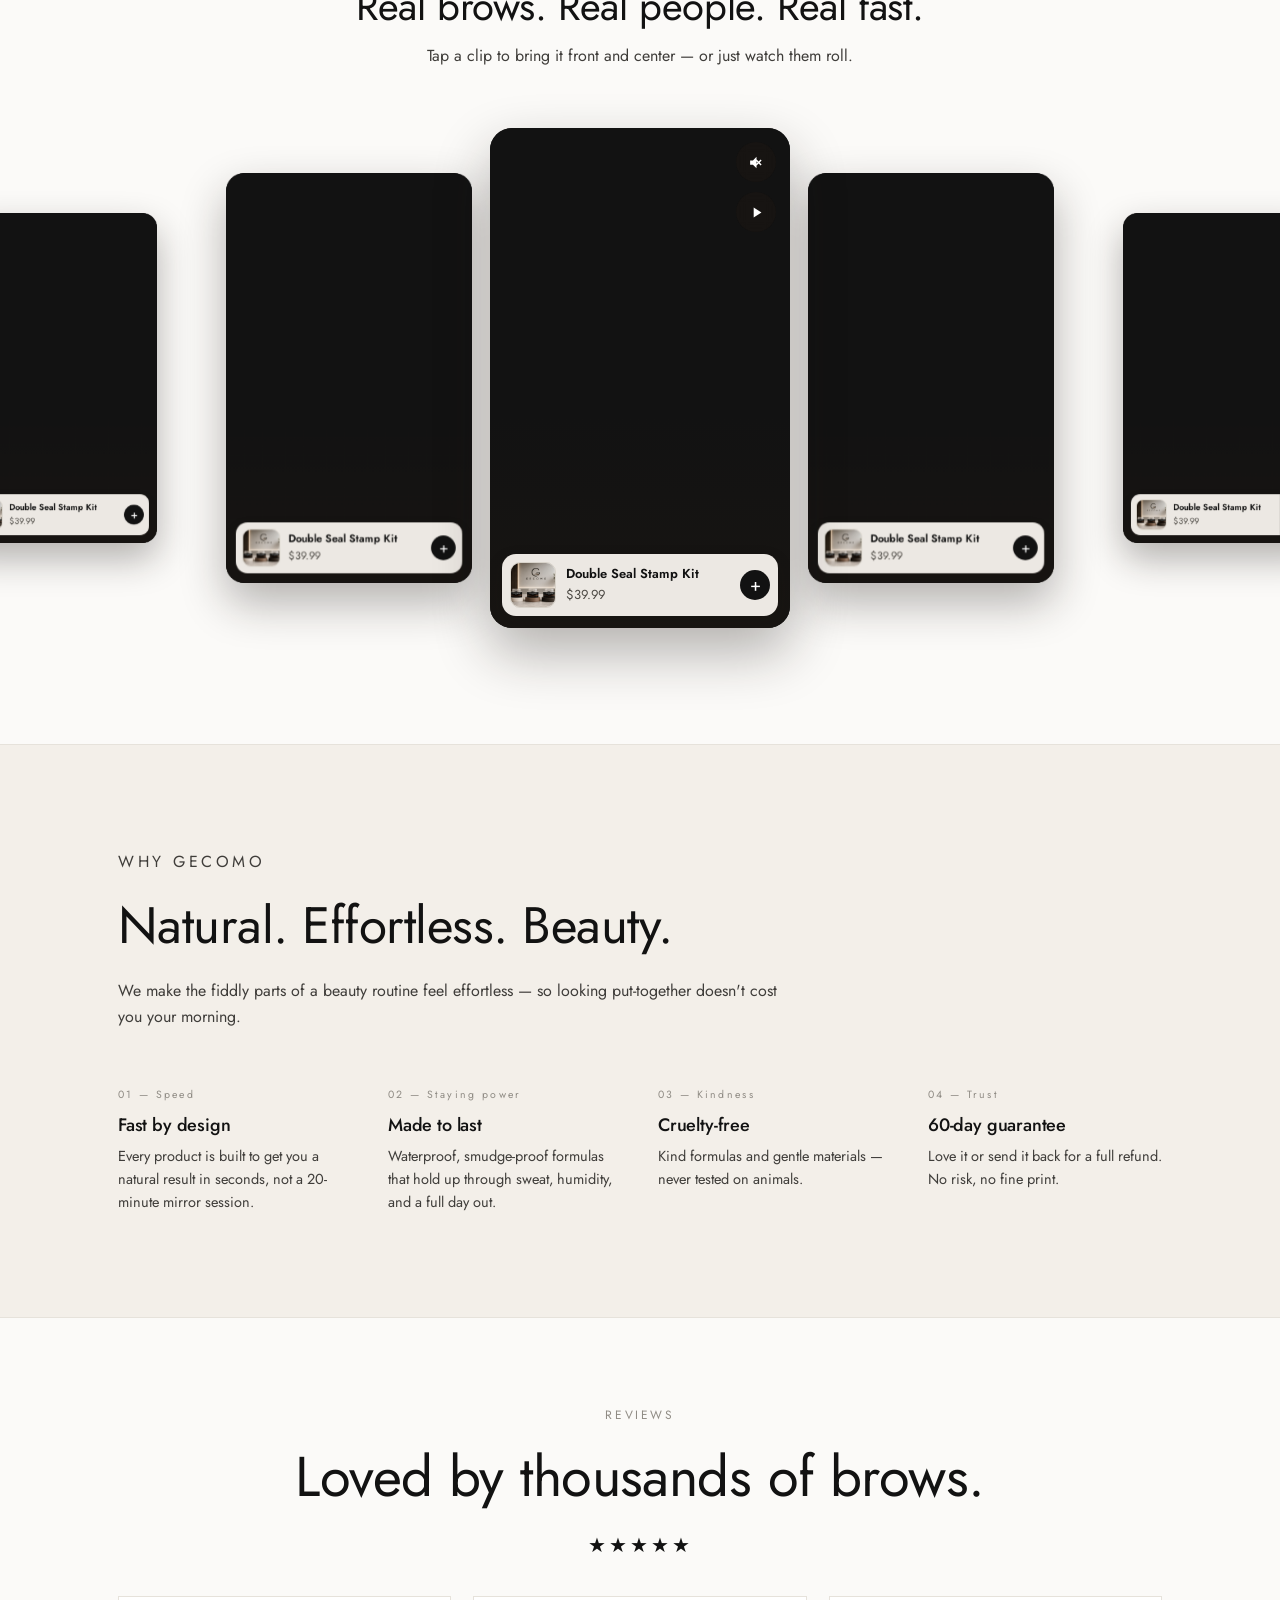
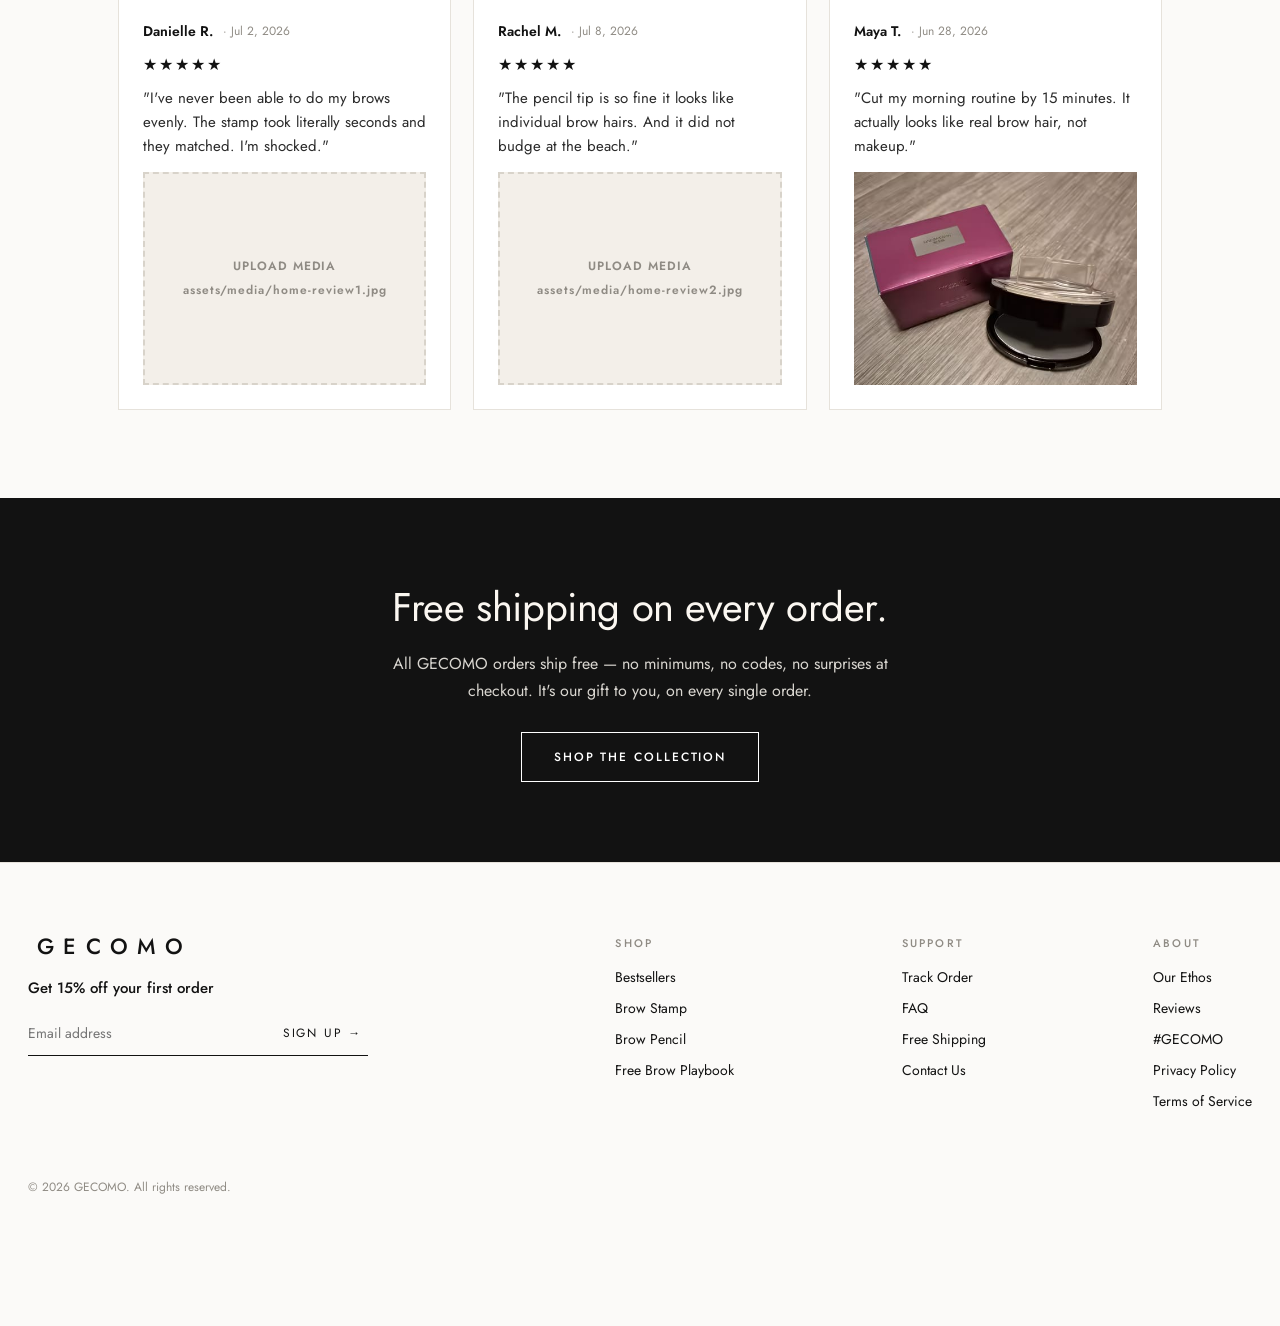
==== commit 5d9b210b: "revert: rollback index.html to before Skincare category (broke site)" ====
--- a/index.html
+++ b/index.html
@@ -147,7 +147,7 @@
 <section id="shop">
   <div class="row-head">
     <h2>Bestsellers</h2>
-    <a class="all-link" href="#shop">Shop All</a>
+    <a class="all-link" href="bestsellers.html">Shop All</a>
   </div>
   <div class="rail-wrap">
     <button class="rail-btn prev" type="button" aria-label="Previous products">&larr;</button>
@@ -222,7 +222,7 @@
 <section id="categories">
   <div class="row-head">
     <h2>Shop by Category</h2>
-    <a class="all-link" href="#shop">View All</a>
+    <a class="all-link" href="bestsellers.html">View All</a>
   </div>
   <div class="cat-grid2">
     <a class="cat-card" href="stamp.html">
@@ -236,12 +236,6 @@
         <img src="assets/media/cat-pencils.jpg" alt="Brow Pencils" loading="lazy" onerror="this.classList.add('media-missing')">
       </div>
       <div class="cat-label"><span>Brow Pencils</span><span>&rarr;</span></div>
-    </a>
-    <a class="cat-card" href="serum.html">
-      <div class="media media-slot data-slot" data-file="assets/media/cat-skincare.jpg" style="background:var(--cream);display:flex;align-items:center;justify-content:center;min-height:180px;">
-        <span style="font-family:'Marcellus',serif;font-size:1.1rem;color:var(--ink);opacity:0.5;text-align:center;padding:1rem;">Skincare<br/><span style="font-size:0.75rem;font-family:'Jost',sans-serif;">Image coming</span></span>
-      </div>
-      <div class="cat-label"><span>Skincare</span><span>&rarr;</span></div>
     </a>
     <div class="cat-card coming-soon" id="sets" aria-disabled="true">
       <div class="media media-slot" data-file="assets/media/cat-sets.jpg">
@@ -373,7 +367,7 @@
     </div>
     <div class="foot-col">
       <h5>Shop</h5>
-      <a href="#shop">Bestsellers</a>
+      <a href="bestsellers.html">Bestsellers</a>
       <a href="stamp.html">Brow Stamp</a>
       <a href="pencil.html">Brow Pencil</a>
       <a href="stamp.html#guide">Free Brow Playbook</a>
